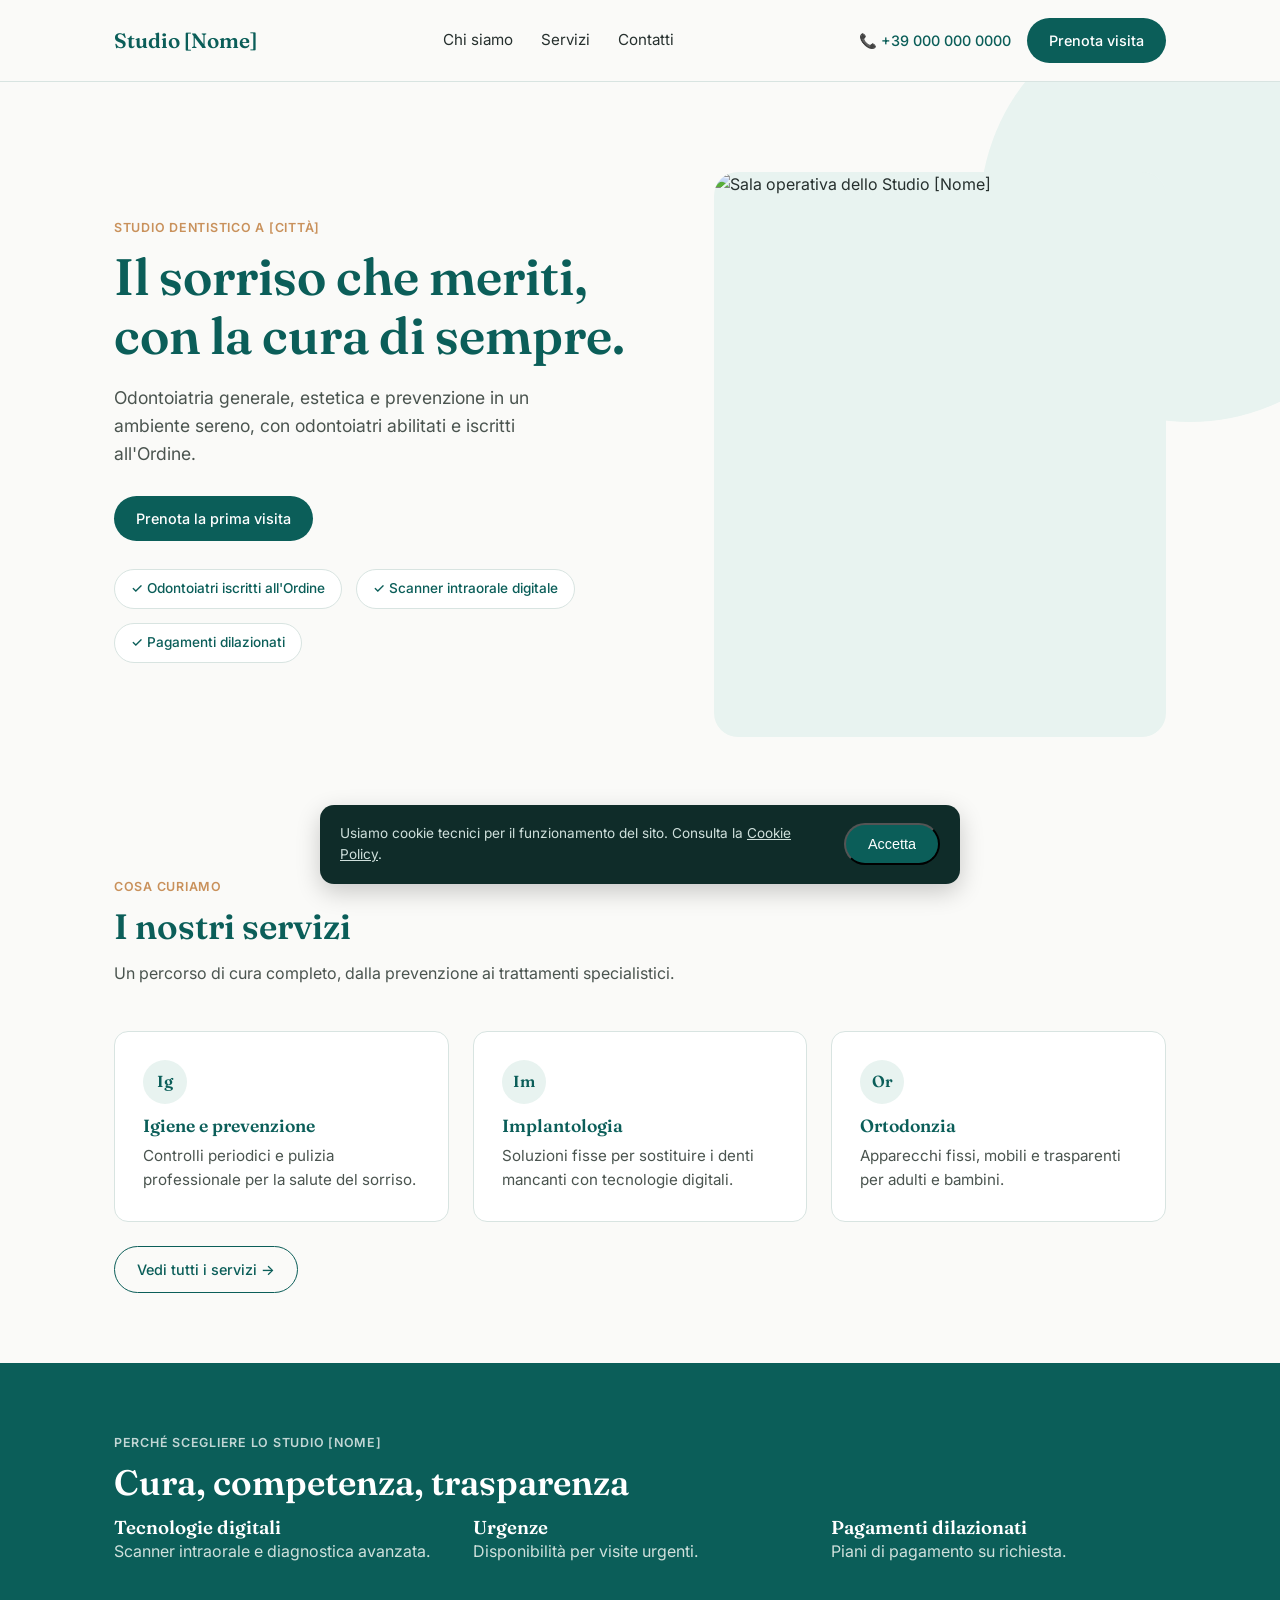
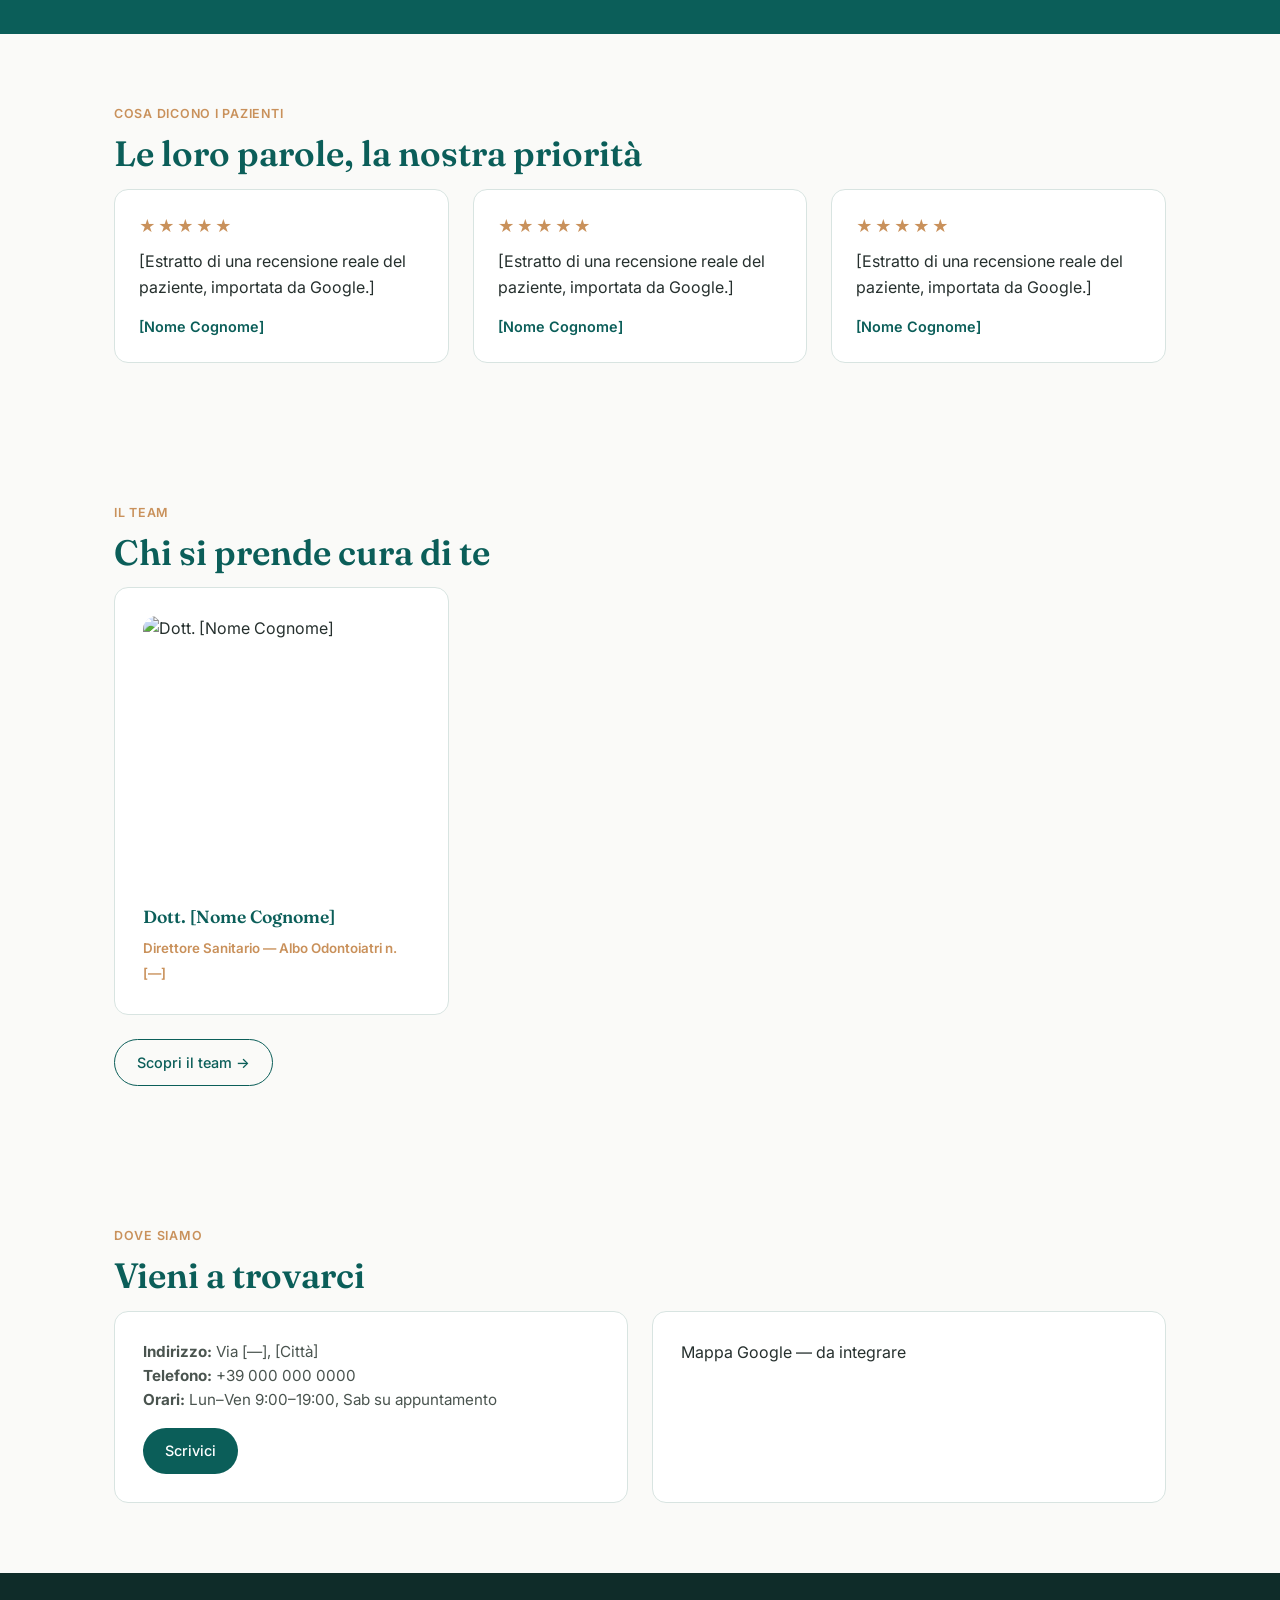
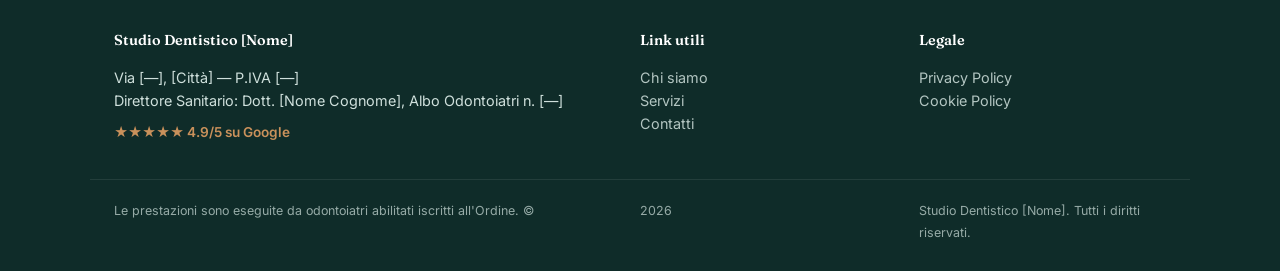
==== index.html @ ec0a78ca "Migliorie" ====
<!DOCTYPE html>
<html lang="it">
<head>
<meta charset="UTF-8">
<meta name="viewport" content="width=device-width, initial-scale=1.0">
<title>Studio Dentistico [Nome] — Odontoiatria a [Città]</title>
<meta name="description" content="Studio dentistico a [Città]: cure generali, implantologia, ortodonzia, igiene e prevenzione. Prenota la tua prima visita.">
<link rel="canonical" href="https://www.studio-nome.it/index.html">
<meta property="og:type" content="website">
<meta property="og:title" content="Studio Dentistico [Nome] — Odontoiatria a [Città]">
<meta property="og:description" content="Cure generali, implantologia, ortodonzia, igiene e prevenzione. Prenota la tua prima visita.">
<meta property="og:image" content="img/studio-hero.jpg">
<link rel="preconnect" href="https://fonts.googleapis.com">
<link rel="preconnect" href="https://fonts.gstatic.com" crossorigin>
<link rel="stylesheet" href="css/style.css">
<script type="application/ld+json">
{
  "@context": "https://schema.org",
  "@type": "Dentist",
  "name": "Studio Dentistico [Nome]",
  "image": "img/studio-hero.jpg",
  "telephone": "+39000000000",
  "address": {
    "@type": "PostalAddress",
    "streetAddress": "Via [—]",
    "addressLocality": "[Città]",
    "addressCountry": "IT"
  },
  "openingHours": "Mo-Fr 09:00-19:00",
  "priceRange": "€€"
}
</script>
</head>
<body>
<a class="skip-link" href="#main">Vai al contenuto</a>

<div id="site-header"></div>

<main id="main">
<section class="hero">
  <div class="arc"></div>
  <div class="wrap">
    <div>
      <div class="eyebrow">Studio dentistico a [Città]</div>
      <h1>Il sorriso che meriti, con la cura di sempre.</h1>
      <p>Odontoiatria generale, estetica e prevenzione in un ambiente sereno, con odontoiatri abilitati e iscritti all'Ordine.</p>
      <a class="btn" href="contatti.html">Prenota la prima visita</a>
      <div class="badge-row">
        <span class="badge">✓ Odontoiatri iscritti all'Ordine</span>
        <span class="badge">✓ Scanner intraorale digitale</span>
        <span class="badge">✓ Pagamenti dilazionati</span>
      </div>
    </div>
    <div class="hero-img">
      <img src="img/studio-hero.jpg" alt="Sala operativa dello Studio [Nome]" loading="eager">
    </div>
  </div>
</section>

<section>
  <div class="wrap">
    <div class="eyebrow">Cosa curiamo</div>
    <h2 class="section-title">I nostri servizi</h2>
    <p class="section-intro">Un percorso di cura completo, dalla prevenzione ai trattamenti specialistici.</p>
    <div class="grid-3">
      <div class="card">
        <div class="icon-dot">Ig</div>
        <h3>Igiene e prevenzione</h3>
        <p>Controlli periodici e pulizia professionale per la salute del sorriso.</p>
      </div>
      <div class="card">
        <div class="icon-dot">Im</div>
        <h3>Implantologia</h3>
        <p>Soluzioni fisse per sostituire i denti mancanti con tecnologie digitali.</p>
      </div>
      <div class="card">
        <div class="icon-dot">Or</div>
        <h3>Ortodonzia</h3>
        <p>Apparecchi fissi, mobili e trasparenti per adulti e bambini.</p>
      </div>
    </div>
    <p style="margin-top:24px"><a href="servizi.html" class="btn btn-ghost">Vedi tutti i servizi →</a></p>
  </div>
</section>

<section class="stripe">
  <div class="wrap">
    <div class="eyebrow">Perché scegliere lo Studio [Nome]</div>
    <h2 class="section-title">Cura, competenza, trasparenza</h2>
    <div class="grid-3">
      <div><h3 style="color:#fff">Tecnologie digitali</h3><p style="color:#CFE0DC">Scanner intraorale e diagnostica avanzata.</p></div>
      <div><h3 style="color:#fff">Urgenze</h3><p style="color:#CFE0DC">Disponibilità per visite urgenti.</p></div>
      <div><h3 style="color:#fff">Pagamenti dilazionati</h3><p style="color:#CFE0DC">Piani di pagamento su richiesta.</p></div>
    </div>
  </div>
</section>

<section>
  <div class="wrap">
    <div class="eyebrow">Cosa dicono i pazienti</div>
    <h2 class="section-title">Le loro parole, la nostra priorità</h2>
    <div class="grid-3">
      <div class="review-card">
        <div class="review-stars">★★★★★</div>
        <p>[Estratto di una recensione reale del paziente, importata da Google.]</p>
        <div class="review-name">[Nome Cognome]</div>
      </div>
      <div class="review-card">
        <div class="review-stars">★★★★★</div>
        <p>[Estratto di una recensione reale del paziente, importata da Google.]</p>
        <div class="review-name">[Nome Cognome]</div>
      </div>
      <div class="review-card">
        <div class="review-stars">★★★★★</div>
        <p>[Estratto di una recensione reale del paziente, importata da Google.]</p>
        <div class="review-name">[Nome Cognome]</div>
      </div>
    </div>
  </div>
</section>

<section>
  <div class="wrap">
    <div class="eyebrow">Il team</div>
    <h2 class="section-title">Chi si prende cura di te</h2>
    <div class="grid-3">
      <div class="card team-card">
        <img src="img/dottore-1.jpg" alt="Dott. [Nome Cognome]" loading="lazy">
        <h3>Dott. [Nome Cognome]</h3>
        <small>Direttore Sanitario — Albo Odontoiatri n. [—]</small>
      </div>
    </div>
    <p style="margin-top:24px"><a href="chi-siamo.html" class="btn btn-ghost">Scopri il team →</a></p>
  </div>
</section>

<section>
  <div class="wrap">
    <div class="eyebrow">Dove siamo</div>
    <h2 class="section-title">Vieni a trovarci</h2>
    <div class="grid-2">
      <div class="card">
        <p><strong>Indirizzo:</strong> Via [—], [Città]</p>
        <p><strong>Telefono:</strong> <a href="tel:+39000000000">+39 000 000 0000</a></p>
        <p><strong>Orari:</strong> Lun–Ven 9:00–19:00, Sab su appuntamento</p>
        <a class="btn" style="margin-top:16px" href="contatti.html">Scrivici</a>
      </div>
      <div class="card" id="map">Mappa Google — da integrare</div>
    </div>
  </div>
</section>
</main>

<div id="site-footer"></div>

<script src="js/main.js"></script>
</body>
</html>
---- css/style.css ----
@import url('https://fonts.googleapis.com/css2?family=Fraunces:opsz,wght@9..144,400;9..144,600&family=Inter:wght@400;500;600&display=swap');

:root{
  --teal:#0B5E59;
  --mint:#E8F3F0;
  --paper:#FAFAF8;
  --ink:#26302E;
  --gold:#C9915B;
  --line:#D8E4E1;
  --radius:14px;
}
*{box-sizing:border-box;margin:0;padding:0}
body{font-family:'Inter',sans-serif;color:var(--ink);background:var(--paper);line-height:1.6}
h1,h2,h3{font-family:'Fraunces',serif;font-weight:600;line-height:1.15}
a{color:inherit;text-decoration:none}
img{max-width:100%;display:block;border-radius:var(--radius)}
.wrap{max-width:1100px;margin:0 auto;padding:0 24px}

/* header */
header{position:sticky;top:0;background:rgba(250,250,248,.92);backdrop-filter:blur(6px);border-bottom:1px solid var(--line);z-index:10}
.nav{display:flex;align-items:center;justify-content:space-between;padding:18px 24px}
.logo{font-family:'Fraunces',serif;font-weight:600;font-size:1.3rem;color:var(--teal)}
.menu{display:flex;gap:28px;list-style:none;font-size:.95rem}
.menu a:hover{color:var(--teal)}
.btn{background:var(--teal);color:#fff;padding:11px 22px;border-radius:999px;font-size:.9rem;font-weight:500;display:inline-block;transition:background .2s}
.btn:hover{background:#08453f}
.btn-ghost{border:1px solid var(--teal);color:var(--teal);background:none}
.btn-ghost:hover{background:var(--mint)}

/* hero */
.hero{padding:90px 24px 70px;position:relative;overflow:hidden}
.hero .wrap{display:grid;grid-template-columns:1.1fr .9fr;gap:48px;align-items:center}
.hero h1{font-size:clamp(2.2rem,4vw,3.4rem);color:var(--teal);margin-bottom:18px}
.hero p{font-size:1.1rem;max-width:44ch;margin-bottom:28px;color:#4a544f}
.arc{position:absolute;right:-120px;top:-80px;width:420px;height:420px;border-radius:50%;background:var(--mint);z-index:-1}
.hero-img{border-radius:24px;overflow:hidden;aspect-ratio:4/5;background:var(--mint)}

/* sections */
section{padding:70px 24px}
.eyebrow{color:var(--gold);font-weight:600;letter-spacing:.06em;text-transform:uppercase;font-size:.78rem;margin-bottom:10px}
.section-title{font-size:clamp(1.6rem,3vw,2.2rem);color:var(--teal);margin-bottom:14px}
.section-intro{max-width:60ch;color:#4a544f;margin-bottom:44px}

.grid-3{display:grid;grid-template-columns:repeat(3,1fr);gap:24px}
.grid-2{display:grid;grid-template-columns:1fr 1fr;gap:24px}
.card{background:#fff;border:1px solid var(--line);border-radius:var(--radius);padding:28px}
.card h3{font-size:1.1rem;color:var(--teal);margin:12px 0 8px}
.card p{color:#4a544f;font-size:.95rem}
.icon-dot{width:44px;height:44px;border-radius:50%;background:var(--mint);color:var(--teal);display:flex;align-items:center;justify-content:center;font-family:'Fraunces',serif;font-weight:600}

.stripe{background:var(--teal);color:#fff}
.stripe .section-title,.stripe .eyebrow{color:#fff}
.stripe .eyebrow{opacity:.75}

.team-card{text-align:left}
.team-card img{aspect-ratio:1/1;object-fit:cover;margin-bottom:14px}
.team-card small{color:var(--gold);font-weight:600}

/* footer */
footer{background:#0F2C29;color:#CFE0DC;padding:56px 24px 28px;font-size:.9rem}
footer .wrap{display:grid;grid-template-columns:2fr 1fr 1fr;gap:32px}
footer h4{color:#fff;font-family:'Fraunces',serif;font-weight:600;margin-bottom:14px}
footer a{opacity:.85}
footer a:hover{opacity:1;text-decoration:underline}
.legal{margin-top:36px;padding-top:20px;border-top:1px solid rgba(255,255,255,.12);font-size:.78rem;opacity:.7;line-height:1.7}

/* nav additions */
.nav-actions{display:flex;align-items:center;gap:16px}
.tel-link{font-size:.9rem;font-weight:500;color:var(--teal)}
.menu a.active{color:var(--teal);font-weight:600}
.menu-toggle{display:none;flex-direction:column;justify-content:center;gap:5px;width:38px;height:38px;background:none;border:none;cursor:pointer}
.menu-toggle span{display:block;width:22px;height:2px;background:var(--teal)}

/* trust badges / social proof */
.badge-row{display:flex;flex-wrap:wrap;gap:14px;margin:28px 0}
.badge{background:#fff;border:1px solid var(--line);border-radius:999px;padding:8px 16px;font-size:.85rem;font-weight:500;color:var(--teal);display:flex;align-items:center;gap:6px}
.trust-row{margin-top:10px;font-size:.85rem;color:var(--gold);font-weight:600}

/* reviews */
.review-card{background:#fff;border:1px solid var(--line);border-radius:var(--radius);padding:24px}
.review-stars{color:var(--gold);letter-spacing:2px;margin-bottom:10px}
.review-name{margin-top:14px;font-weight:600;color:var(--teal);font-size:.9rem}

/* FAQ accordion */
.faq-item{border-bottom:1px solid var(--line)}
.faq-q{width:100%;text-align:left;background:none;border:none;padding:20px 4px;font-family:'Fraunces',serif;font-size:1.05rem;font-weight:600;color:var(--teal);cursor:pointer;display:flex;justify-content:space-between;align-items:center;gap:16px}
.faq-q::after{content:'+';font-size:1.4rem;font-weight:400;color:var(--gold);flex-shrink:0}
.faq-item.open .faq-q::after{content:'−'}
.faq-a{max-height:0;overflow:hidden;transition:max-height .25s ease}
.faq-item.open .faq-a{max-height:240px}
.faq-a p{padding:0 4px 20px;color:#4a544f;font-size:.95rem}

/* sticky mobile CTA */
.sticky-cta{display:none;position:fixed;left:0;right:0;bottom:0;z-index:20;background:#fff;border-top:1px solid var(--line);padding:10px 16px;gap:10px;box-shadow:0 -4px 14px rgba(0,0,0,.06)}
.btn-block{flex:1;text-align:center}

/* cookie banner */
.cookie-banner{position:fixed;left:16px;right:16px;bottom:16px;z-index:30;background:#0F2C29;color:#CFE0DC;border-radius:var(--radius);padding:18px 20px;display:flex;flex-wrap:wrap;gap:14px;align-items:center;justify-content:space-between;max-width:640px;margin:0 auto;box-shadow:0 8px 24px rgba(0,0,0,.2)}
.cookie-banner p{font-size:.85rem;flex:1;min-width:220px}
.cookie-banner a{text-decoration:underline}

/* simple legal pages */
.legal-page{padding:60px 24px;max-width:760px;margin:0 auto}
.legal-page h1{color:var(--teal);margin-bottom:24px}
.legal-page h3{margin:24px 0 8px}
.legal-page p{margin-bottom:16px}
.legal-page .notice{background:var(--mint);border-radius:var(--radius);padding:16px}

/* skip link / accessibility */
.skip-link{position:absolute;left:-999px;top:auto;background:var(--teal);color:#fff;padding:10px 16px;border-radius:8px;z-index:100}
.skip-link:focus{left:16px;top:16px}
a:focus-visible,button:focus-visible{outline:2px solid var(--gold);outline-offset:2px}

@media(max-width:820px){
  .hero .wrap{grid-template-columns:1fr}
  .hero-img{order:-1}
  .grid-3{grid-template-columns:1fr}
  .grid-2{grid-template-columns:1fr}
  footer .wrap{grid-template-columns:1fr}
  .nav-actions .btn{display:none}
  .menu-toggle{display:flex}
  .menu{position:fixed;top:64px;left:0;right:0;background:#fff;flex-direction:column;gap:0;max-height:0;overflow:hidden;transition:max-height .25s ease;border-bottom:1px solid var(--line)}
  .menu.open{max-height:320px}
  .menu li{border-top:1px solid var(--line)}
  .menu a{display:block;padding:16px 24px}
  .sticky-cta{display:flex}
  body{padding-bottom:64px}
}
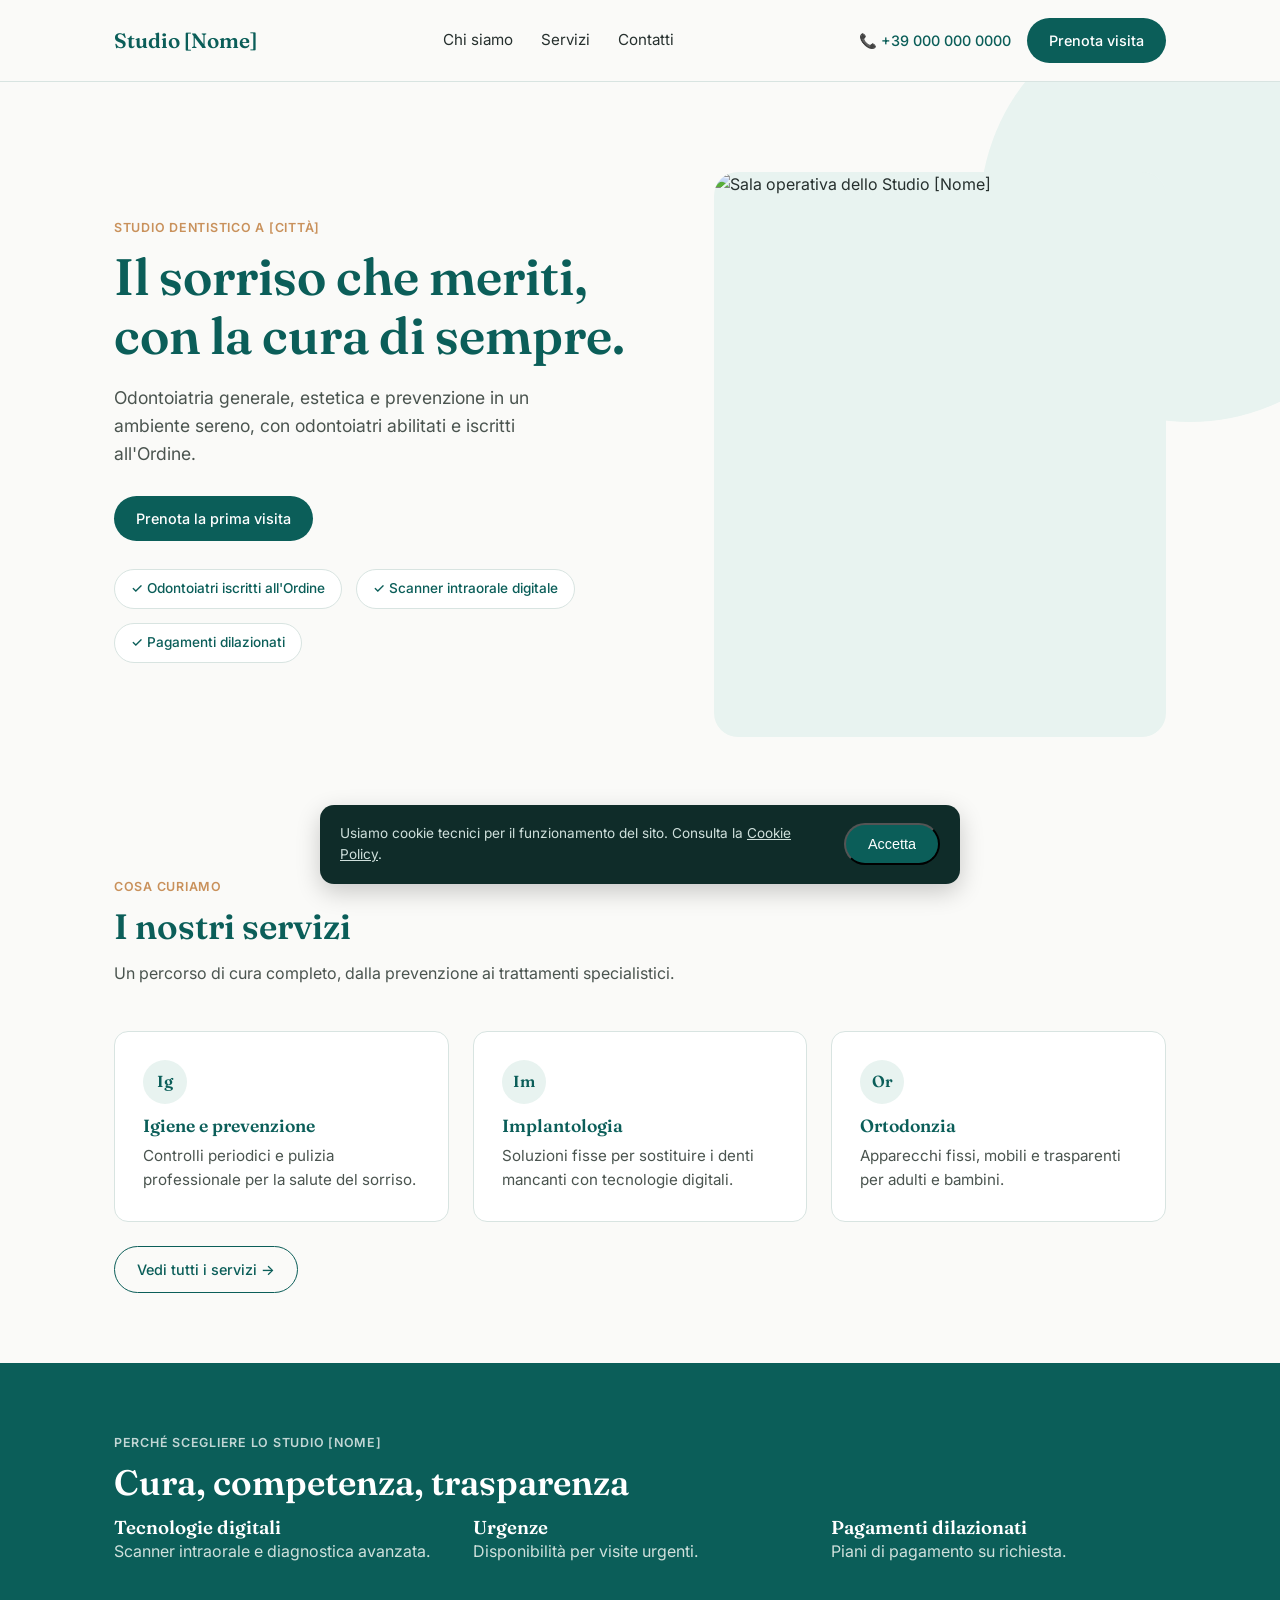
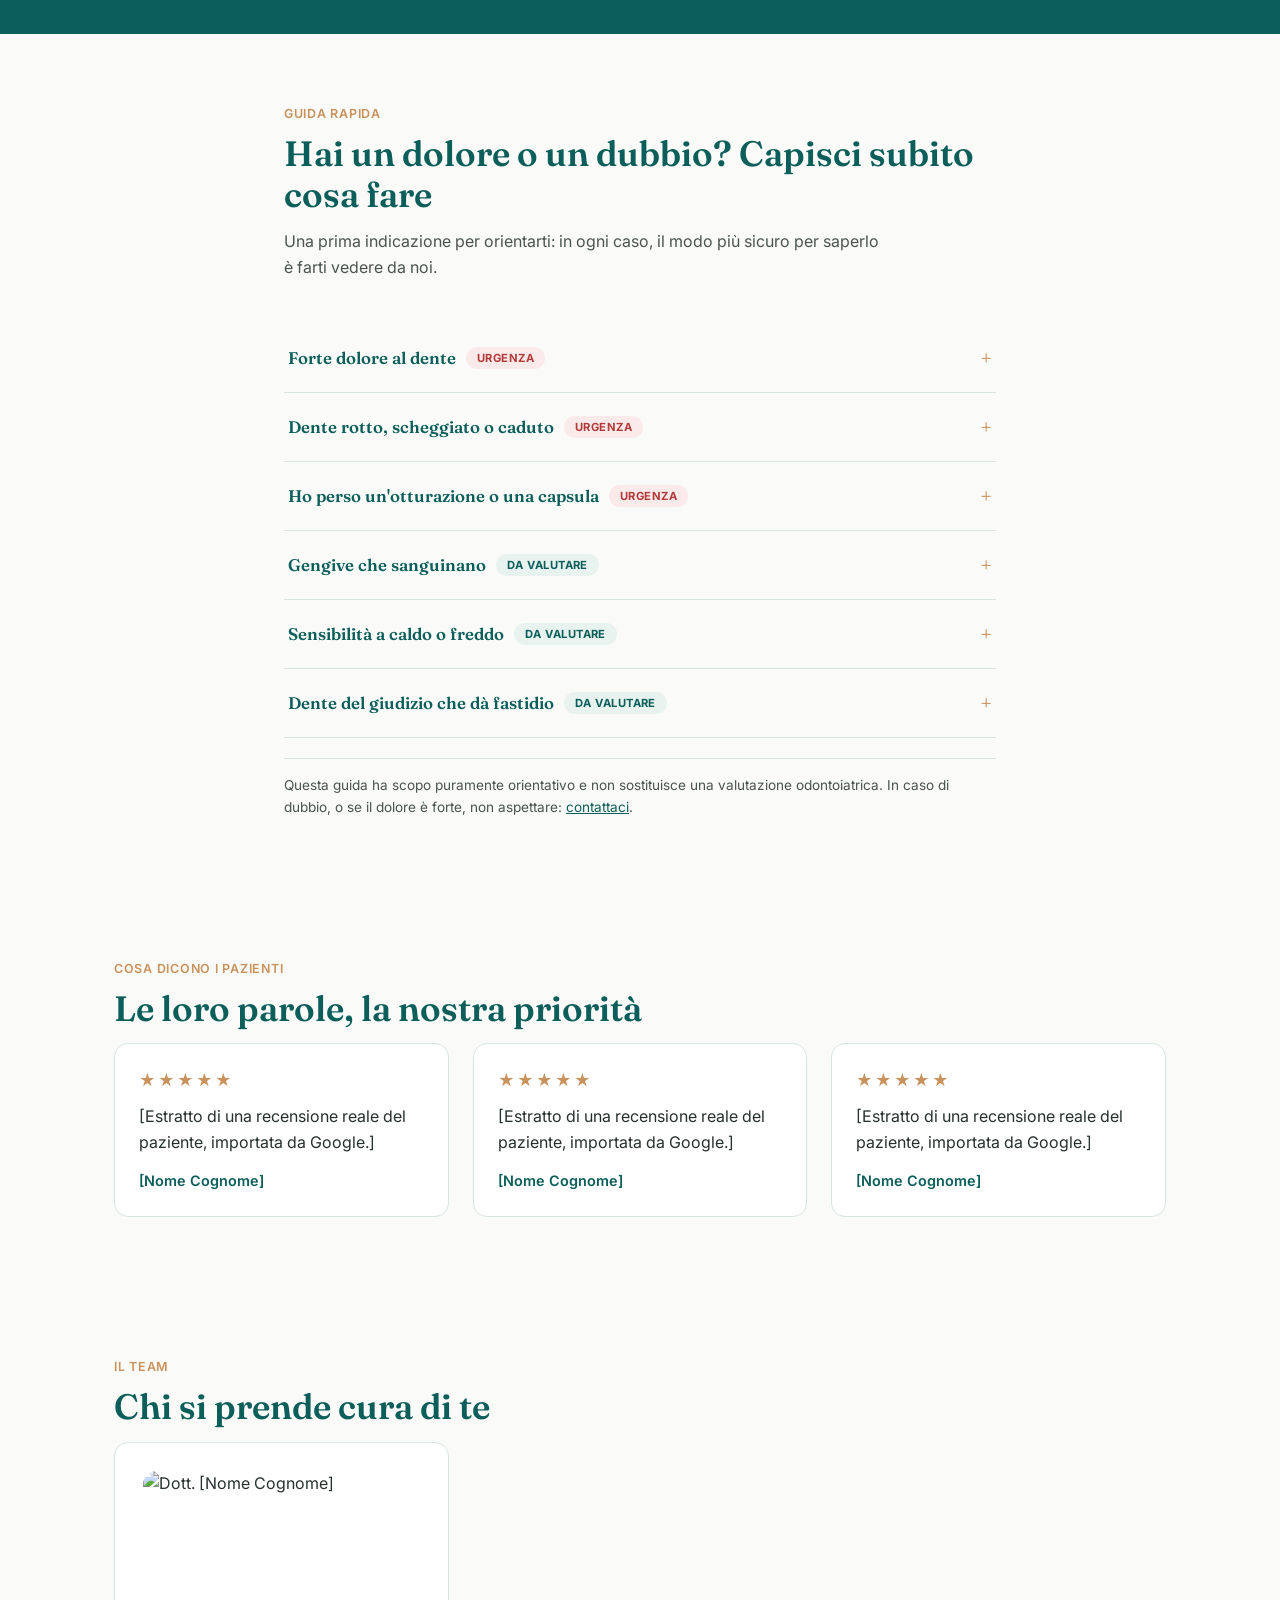
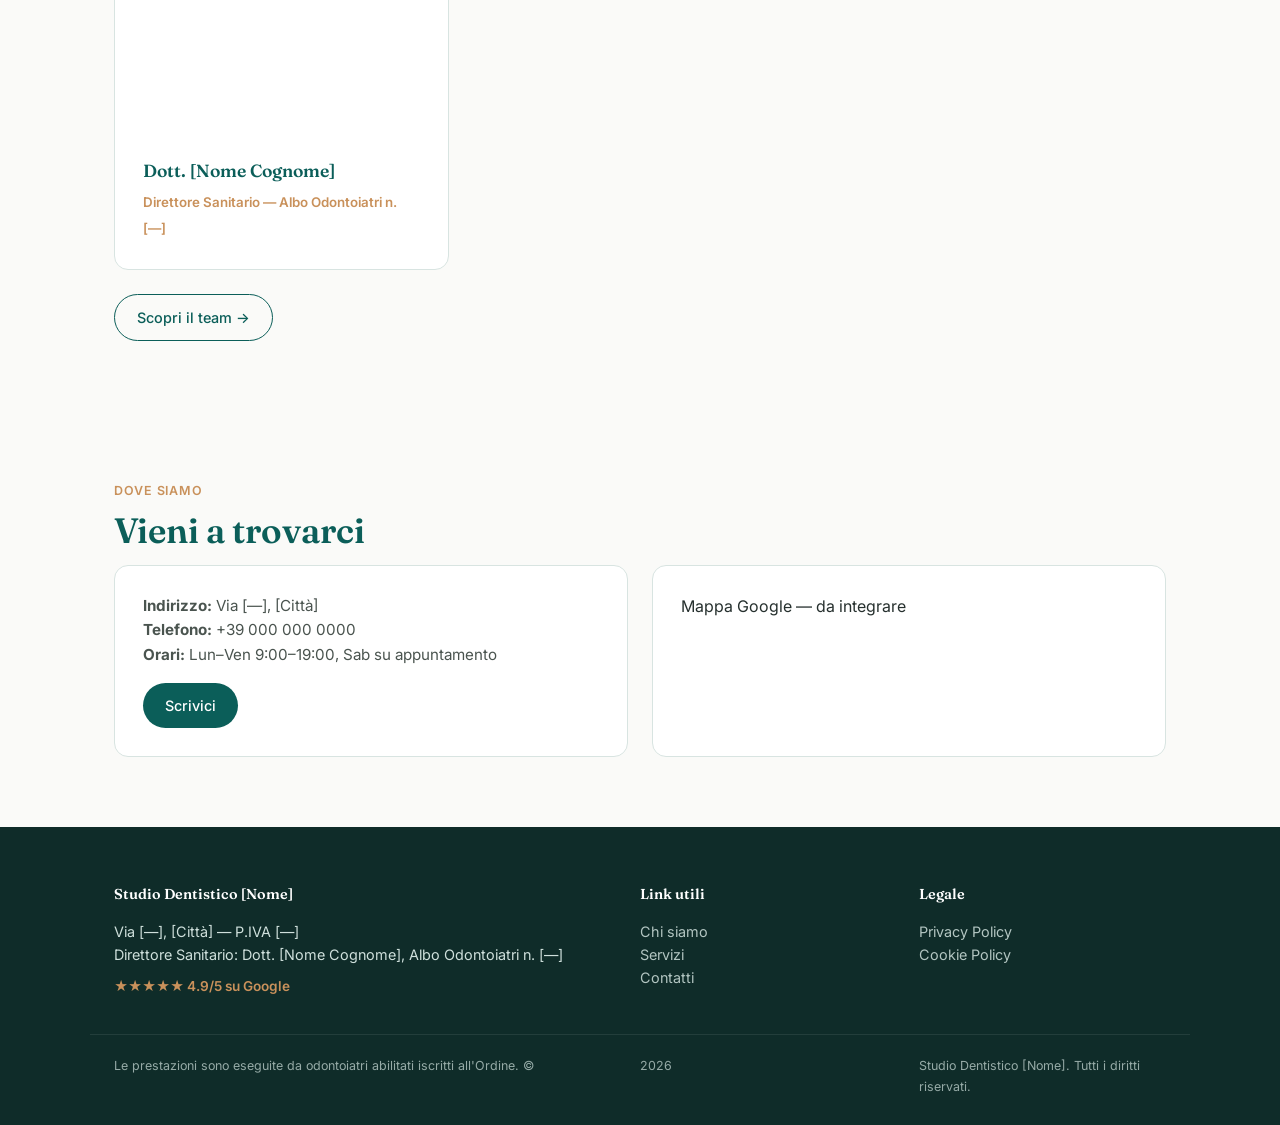
==== commit f3c0e4dd: "INDEX" ====
--- a/index.html
+++ b/index.html
@@ -12,7 +12,13 @@
 <meta property="og:image" content="img/studio-hero.jpg">
 <link rel="preconnect" href="https://fonts.googleapis.com">
 <link rel="preconnect" href="https://fonts.gstatic.com" crossorigin>
+<link rel="stylesheet" href="https://fonts.googleapis.com/css2?family=Fraunces:opsz,wght@9..144,400;9..144,600&family=Inter:wght@400;500;600&display=swap">
 <link rel="stylesheet" href="css/style.css">
+<!-- Preload dell'immagine hero: è l'elemento LCP della homepage, farla
+     partire prima aiuta il Largest Contentful Paint una volta che
+     img/studio-hero.jpg sarà una foto reale (ora non esiste ancora,
+     quindi il preload è innocuo ma resta pronto). -->
+<link rel="preload" as="image" href="img/studio-hero.jpg" fetchpriority="high">
 <script type="application/ld+json">
 {
   "@context": "https://schema.org",
@@ -96,6 +102,71 @@
 </section>
 
 <section>
+  <div class="wrap" style="max-width:760px">
+    <div class="eyebrow">Guida rapida</div>
+    <h2 class="section-title">Hai un dolore o un dubbio? Capisci subito cosa fare</h2>
+    <p class="section-intro">Una prima indicazione per orientarti: in ogni caso, il modo più sicuro per saperlo è farti vedere da noi.</p>
+    <div class="faq-list">
+      <div class="faq-item">
+        <button class="faq-q" aria-expanded="false">
+          <span class="faq-q-text">Forte dolore al dente <span class="symptom-tag urgente">Urgenza</span></span>
+        </button>
+        <div class="faq-a">
+          <p>Può indicare una pulpite o un ascesso. Nell'attesa evita cibi e bevande molto calde o fredde sul dente interessato e non assumere farmaci senza indicazione medica.</p>
+          <a class="btn" href="tel:+39000000000">📞 Chiama ora</a>
+        </div>
+      </div>
+      <div class="faq-item">
+        <button class="faq-q" aria-expanded="false">
+          <span class="faq-q-text">Dente rotto, scheggiato o caduto <span class="symptom-tag urgente">Urgenza</span></span>
+        </button>
+        <div class="faq-a">
+          <p>Conserva l'eventuale frammento (o il dente, tenendolo idratato in latte o saliva) e vieni in studio il prima possibile: le prime ore fanno la differenza.</p>
+          <a class="btn" href="tel:+39000000000">📞 Chiama ora</a>
+        </div>
+      </div>
+      <div class="faq-item">
+        <button class="faq-q" aria-expanded="false">
+          <span class="faq-q-text">Ho perso un'otturazione o una capsula <span class="symptom-tag urgente">Urgenza</span></span>
+        </button>
+        <div class="faq-a">
+          <p>Conserva il pezzo se lo hai ritrovato e chiamaci: fissiamo un appuntamento ravvicinato per proteggere il dente scoperto.</p>
+          <a class="btn" href="tel:+39000000000">📞 Chiama ora</a>
+        </div>
+      </div>
+      <div class="faq-item">
+        <button class="faq-q" aria-expanded="false">
+          <span class="faq-q-text">Gengive che sanguinano <span class="symptom-tag valuta">Da valutare</span></span>
+        </button>
+        <div class="faq-a">
+          <p>Spesso è un primo segnale di gengivite: con una seduta di igiene professionale e le giuste abitudini quotidiane si risolve nella maggior parte dei casi.</p>
+          <a class="btn-ghost btn" href="contatti.html">Prenota una visita</a>
+        </div>
+      </div>
+      <div class="faq-item">
+        <button class="faq-q" aria-expanded="false">
+          <span class="faq-q-text">Sensibilità a caldo o freddo <span class="symptom-tag valuta">Da valutare</span></span>
+        </button>
+        <div class="faq-a">
+          <p>Può dipendere da smalto usurato, gengive retratte o una piccola carie iniziale. Meglio un controllo per capirne la causa ed evitare che peggiori.</p>
+          <a class="btn-ghost btn" href="contatti.html">Prenota una visita</a>
+        </div>
+      </div>
+      <div class="faq-item">
+        <button class="faq-q" aria-expanded="false">
+          <span class="faq-q-text">Dente del giudizio che dà fastidio <span class="symptom-tag valuta">Da valutare</span></span>
+        </button>
+        <div class="faq-a">
+          <p>Va valutato con una radiografia per capire se c'è spazio sufficiente o se conviene programmare l'estrazione prima che il fastidio diventi ricorrente.</p>
+          <a class="btn-ghost btn" href="contatti.html">Prenota una visita</a>
+        </div>
+      </div>
+    </div>
+    <p class="symptom-note">Questa guida ha scopo puramente orientativo e non sostituisce una valutazione odontoiatrica. In caso di dubbio, o se il dolore è forte, non aspettare: <a href="contatti.html" style="color:var(--teal);text-decoration:underline">contattaci</a>.</p>
+  </div>
+</section>
+
+<section>
   <div class="wrap">
     <div class="eyebrow">Cosa dicono i pazienti</div>
     <h2 class="section-title">Le loro parole, la nostra priorità</h2>
--- a/css/style.css
+++ b/css/style.css
@@ -1,5 +1,8 @@
-@import url('https://fonts.googleapis.com/css2?family=Fraunces:opsz,wght@9..144,400;9..144,600&family=Inter:wght@400;500;600&display=swap');
-
+/* Font caricato via <link rel="stylesheet"> nell'<head> di ogni pagina
+   (in parallelo con questo file), non più con @import qui dentro:
+   un @import costringe il browser a scaricare questo CSS, scoprire
+   l'import e SOLO DOPO iniziare a scaricare il font, in serie invece
+   che in parallelo — un intero round-trip di rete perso ad ogni load. */
 :root{
   --teal:#0B5E59;
   --mint:#E8F3F0;
@@ -84,11 +87,19 @@
 /* FAQ accordion */
 .faq-item{border-bottom:1px solid var(--line)}
 .faq-q{width:100%;text-align:left;background:none;border:none;padding:20px 4px;font-family:'Fraunces',serif;font-size:1.05rem;font-weight:600;color:var(--teal);cursor:pointer;display:flex;justify-content:space-between;align-items:center;gap:16px}
+.faq-q-text{display:flex;align-items:center;flex-wrap:wrap;gap:10px}
 .faq-q::after{content:'+';font-size:1.4rem;font-weight:400;color:var(--gold);flex-shrink:0}
 .faq-item.open .faq-q::after{content:'−'}
-.faq-a{max-height:0;overflow:hidden;transition:max-height .25s ease}
-.faq-item.open .faq-a{max-height:240px}
-.faq-a p{padding:0 4px 20px;color:#4a544f;font-size:.95rem}
+.faq-a{max-height:0;overflow:hidden;transition:max-height .3s ease}
+.faq-item.open .faq-a{max-height:280px}
+.faq-a p{padding:0 4px 14px;color:#4a544f;font-size:.95rem}
+.faq-a .btn,.faq-a .btn-ghost{margin:0 4px 20px}
+
+/* guida sintomi: badge urgenza + variante "da valutare" */
+.symptom-tag{display:inline-block;font-size:.7rem;font-weight:700;letter-spacing:.04em;text-transform:uppercase;padding:4px 11px;border-radius:999px;font-family:'Inter',sans-serif}
+.symptom-tag.urgente{background:#FBEAEA;color:#B23A3A}
+.symptom-tag.valuta{background:var(--mint);color:var(--teal)}
+.symptom-note{color:#4a544f;font-size:.85rem;margin-top:20px;padding-top:16px;border-top:1px solid var(--line)}
 
 /* sticky mobile CTA */
 .sticky-cta{display:none;position:fixed;left:0;right:0;bottom:0;z-index:20;background:#fff;border-top:1px solid var(--line);padding:10px 16px;gap:10px;box-shadow:0 -4px 14px rgba(0,0,0,.06)}
@@ -105,6 +116,9 @@
 .legal-page h3{margin:24px 0 8px}
 .legal-page p{margin-bottom:16px}
 .legal-page .notice{background:var(--mint);border-radius:var(--radius);padding:16px}
+
+/* placeholder per immagini non ancora caricate (vedi img/) */
+.img-placeholder{background:var(--mint);color:var(--teal);border-radius:var(--radius);display:flex;align-items:center;justify-content:center;text-align:center;font-size:.85rem;font-weight:500;padding:16px;min-height:160px}
 
 /* skip link / accessibility */
 .skip-link{position:absolute;left:-999px;top:auto;background:var(--teal);color:#fff;padding:10px 16px;border-radius:8px;z-index:100}
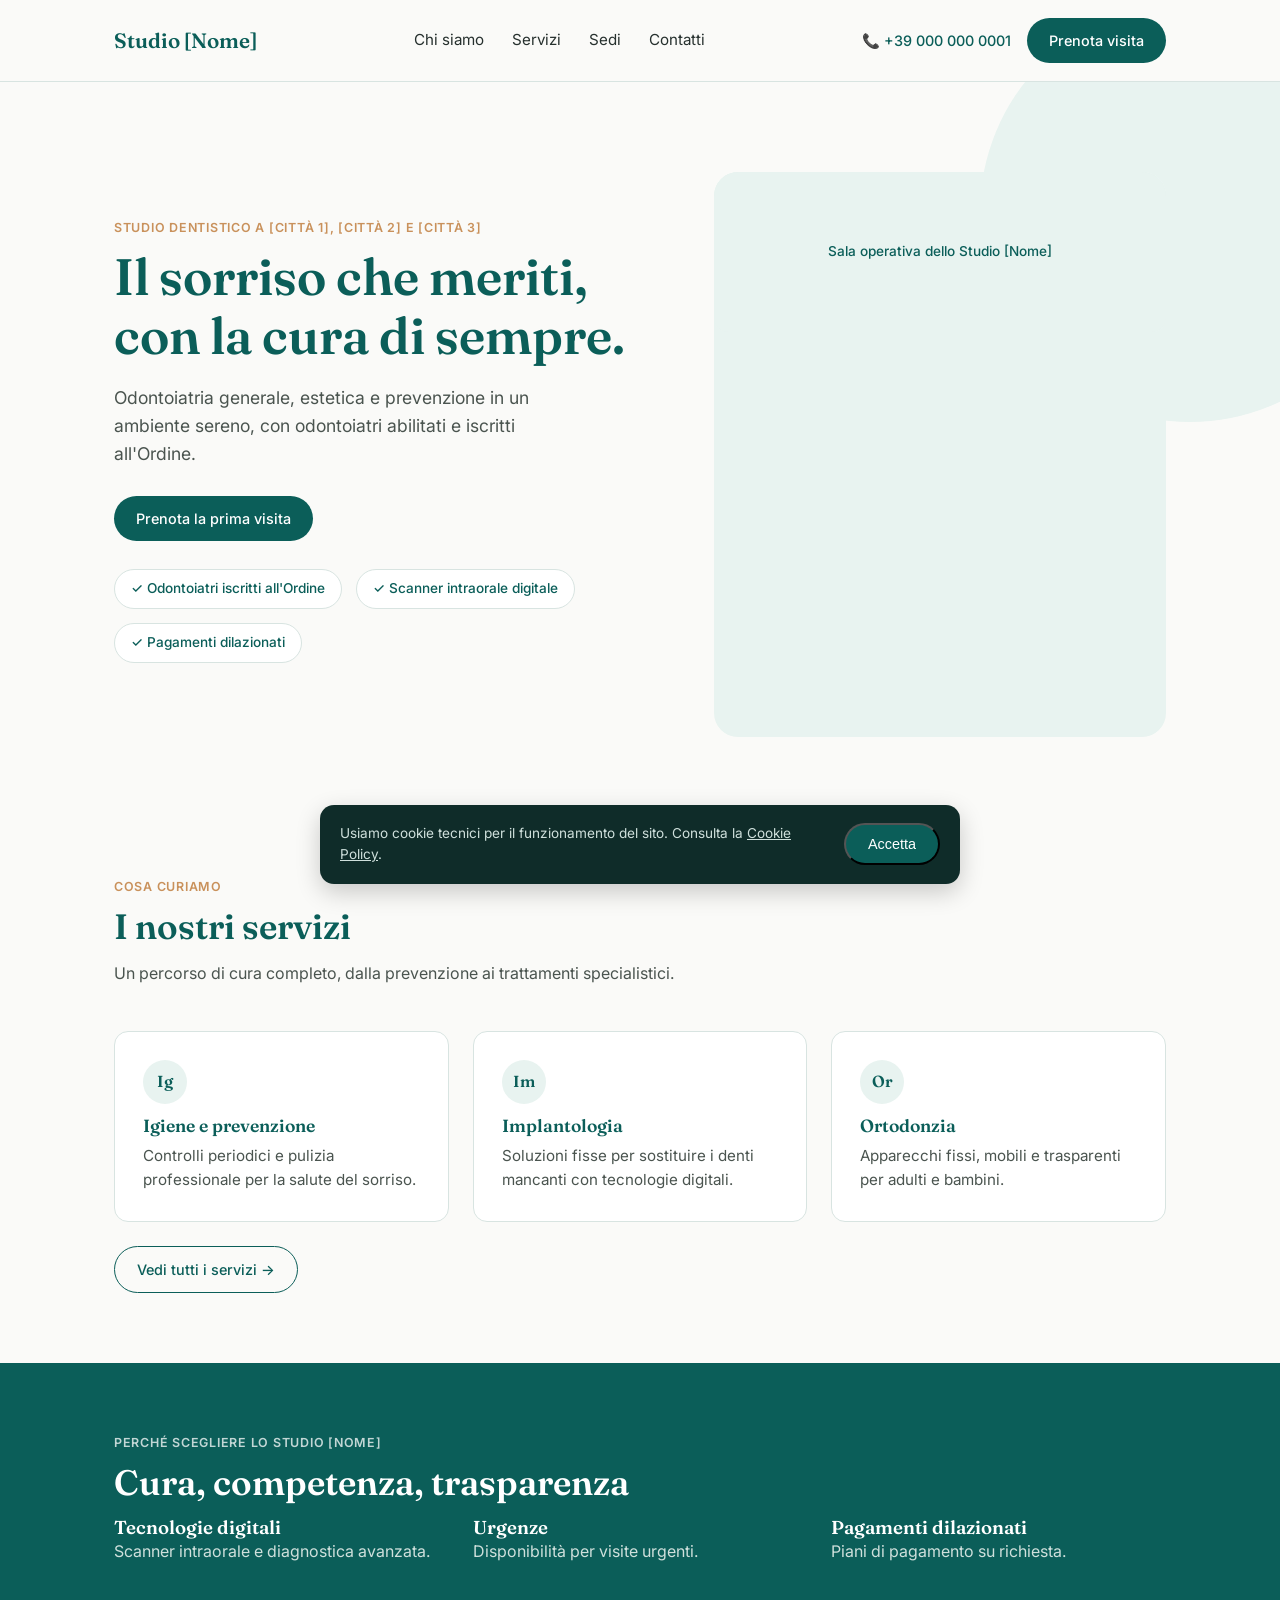
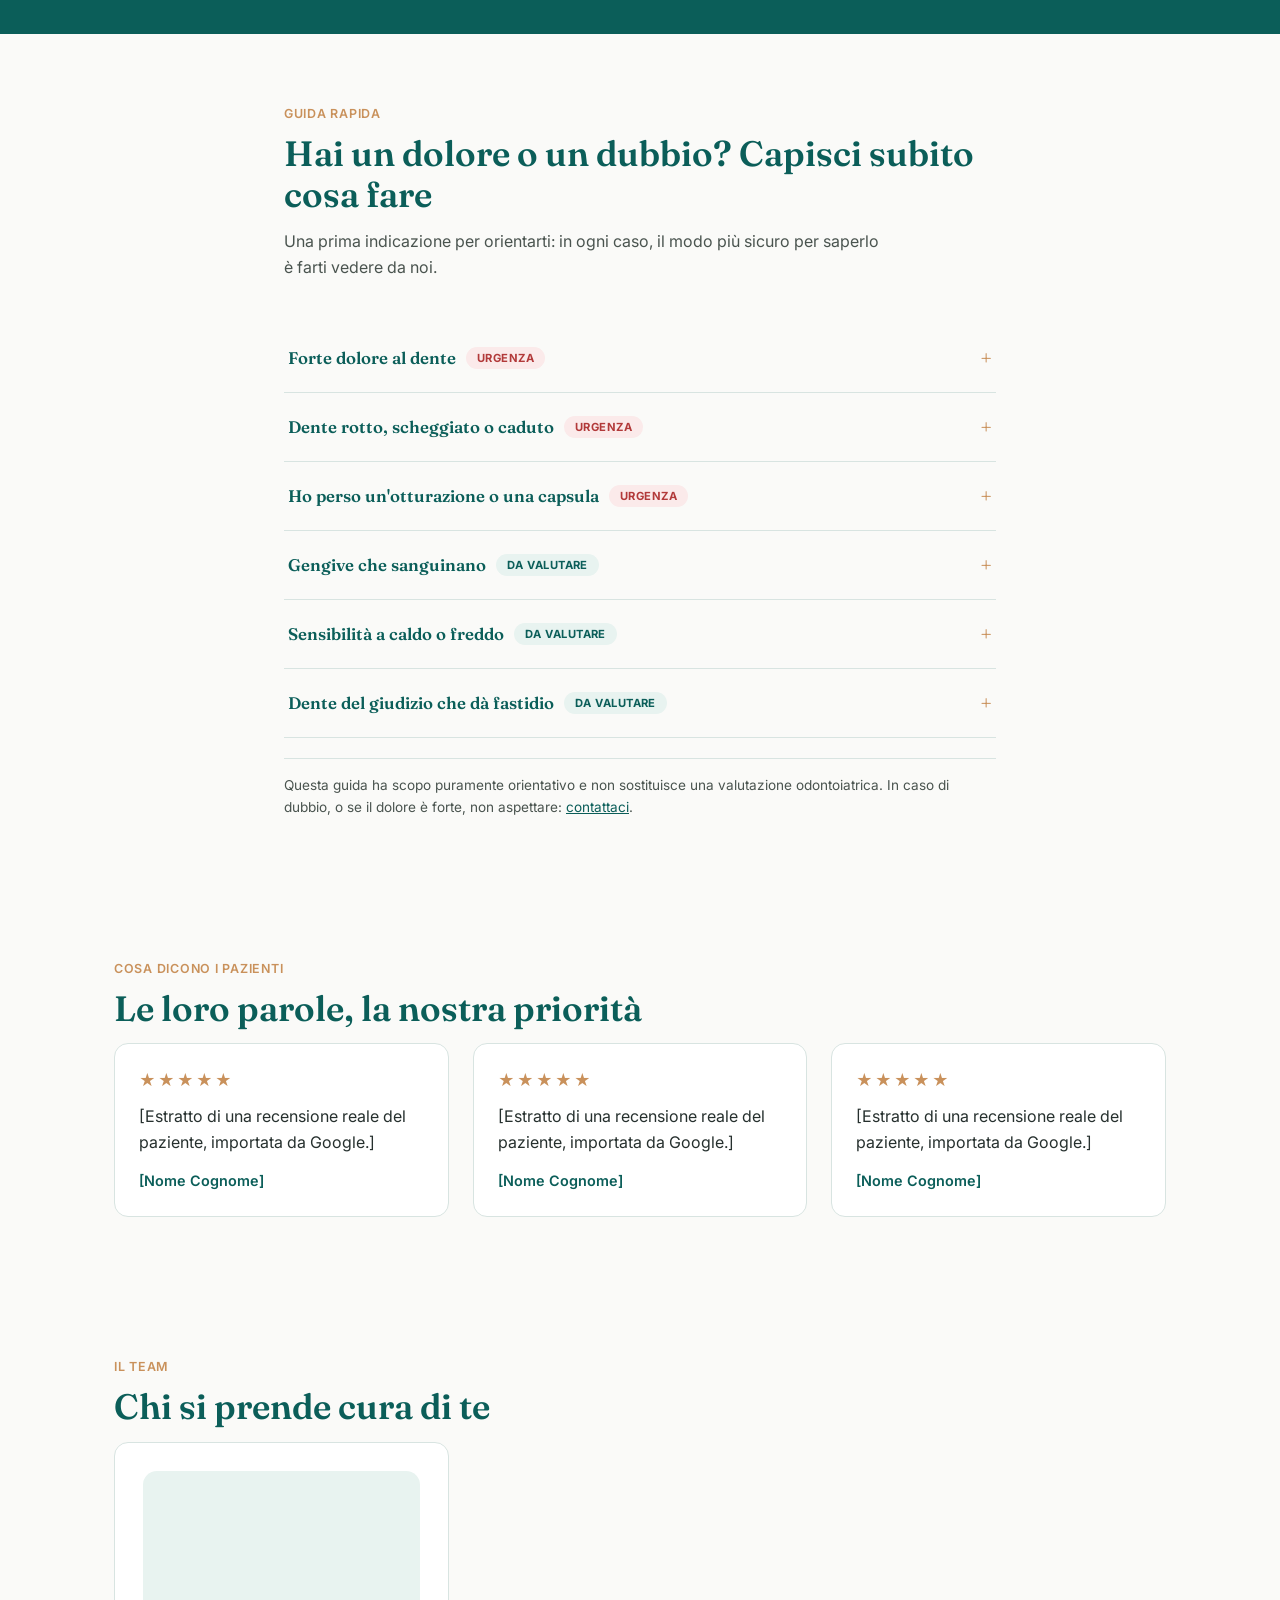
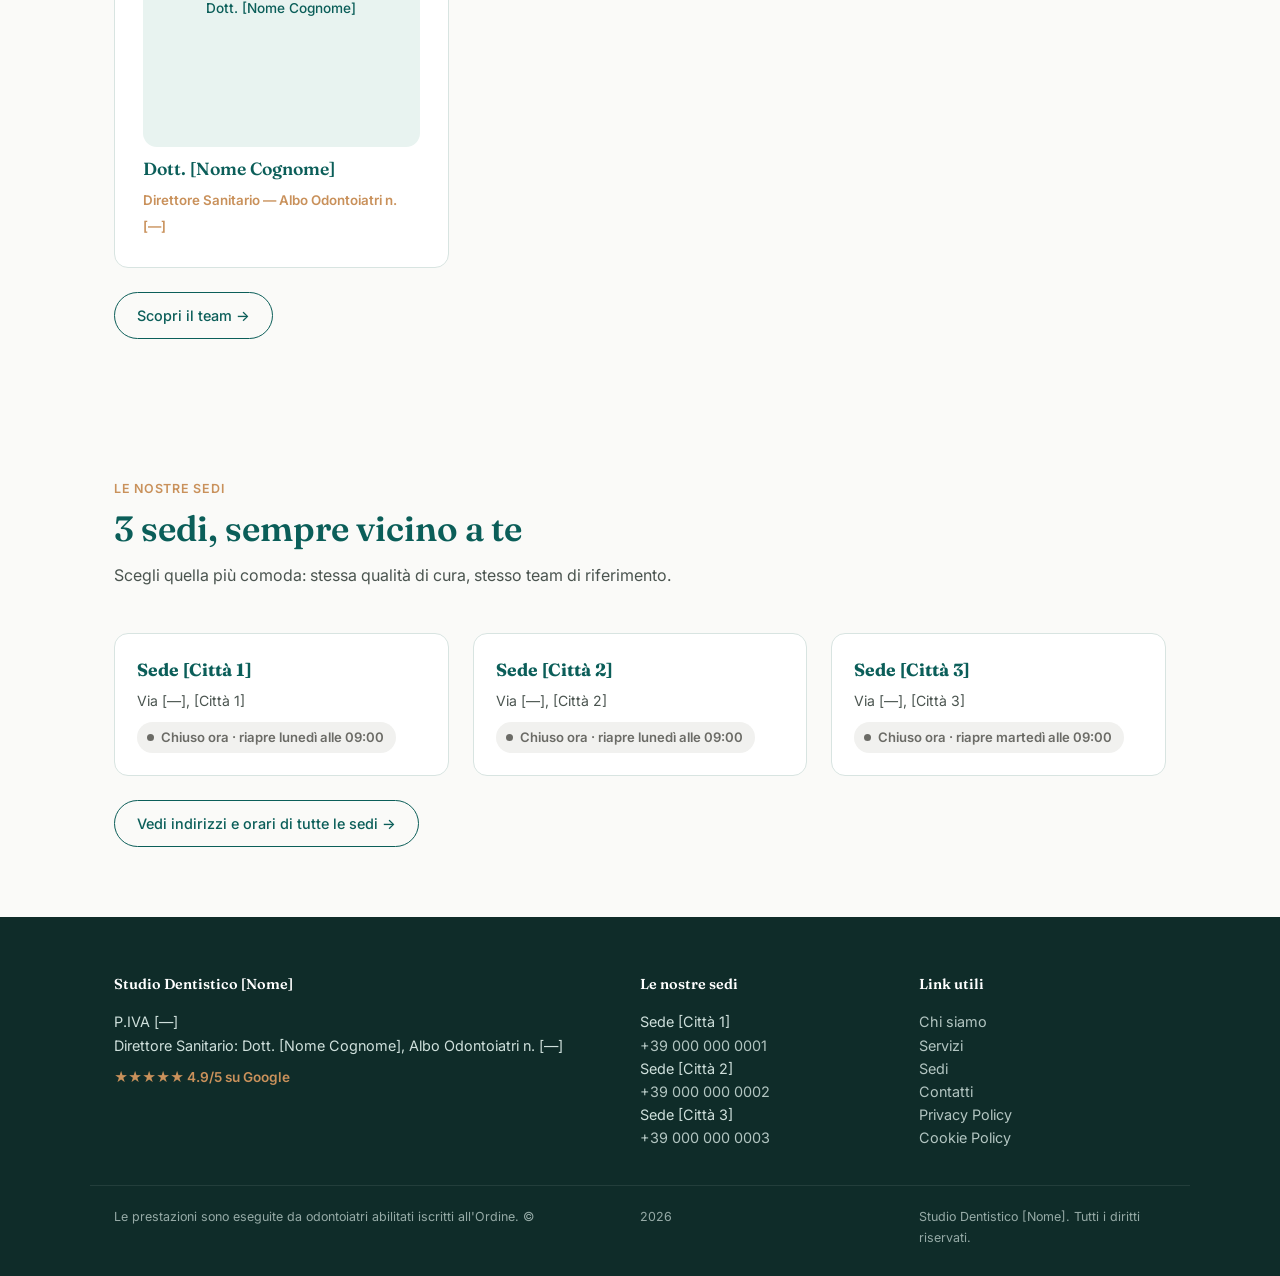
==== commit 35a866e7: "Agg 3 sedi" ====
--- a/index.html
+++ b/index.html
@@ -22,20 +22,16 @@
 <script type="application/ld+json">
 {
   "@context": "https://schema.org",
-  "@type": "Dentist",
+  "@type": "MedicalOrganization",
   "name": "Studio Dentistico [Nome]",
+  "url": "https://www.studio-nome.it/index.html",
   "image": "img/studio-hero.jpg",
-  "telephone": "+39000000000",
-  "address": {
-    "@type": "PostalAddress",
-    "streetAddress": "Via [—]",
-    "addressLocality": "[Città]",
-    "addressCountry": "IT"
-  },
-  "openingHours": "Mo-Fr 09:00-19:00",
-  "priceRange": "€€"
+  "medicalSpecialty": "Dentistry"
 }
 </script>
+<!-- I dati strutturati con indirizzo e telefono di ciascuna sede sono
+     generati automaticamente da js/main.js sulla pagina sedi.html
+     (uno per sede, per comparire nelle ricerche locali di ogni città). -->
 </head>
 <body>
 <a class="skip-link" href="#main">Vai al contenuto</a>
@@ -207,17 +203,11 @@
 
 <section>
   <div class="wrap">
-    <div class="eyebrow">Dove siamo</div>
-    <h2 class="section-title">Vieni a trovarci</h2>
-    <div class="grid-2">
-      <div class="card">
-        <p><strong>Indirizzo:</strong> Via [—], [Città]</p>
-        <p><strong>Telefono:</strong> <a href="tel:+39000000000">+39 000 000 0000</a></p>
-        <p><strong>Orari:</strong> Lun–Ven 9:00–19:00, Sab su appuntamento</p>
-        <a class="btn" style="margin-top:16px" href="contatti.html">Scrivici</a>
-      </div>
-      <div class="card" id="map">Mappa Google — da integrare</div>
-    </div>
+    <div class="eyebrow">Le nostre sedi</div>
+    <h2 class="section-title">3 sedi, sempre vicino a te</h2>
+    <p class="section-intro">Scegli quella più comoda: stessa qualità di cura, stesso team di riferimento.</p>
+    <div class="grid-3 sedi-mini"></div>
+    <p style="margin-top:24px"><a href="sedi.html" class="btn btn-ghost">Vedi indirizzi e orari di tutte le sedi →</a></p>
   </div>
 </section>
 </main>
--- a/css/style.css
+++ b/css/style.css
@@ -74,6 +74,16 @@
 .menu-toggle{display:none;flex-direction:column;justify-content:center;gap:5px;width:38px;height:38px;background:none;border:none;cursor:pointer}
 .menu-toggle span{display:block;width:22px;height:2px;background:var(--teal)}
 
+/* sotto-nav ad ancore (pagine lunghe come Servizi) */
+html{scroll-behavior:smooth}
+.section-nav{position:sticky;top:63px;background:rgba(250,250,248,.96);backdrop-filter:blur(6px);border-bottom:1px solid var(--line);z-index:9}
+.section-nav-inner{display:flex;gap:6px;overflow-x:auto;padding:12px 24px;scrollbar-width:none}
+.section-nav-inner::-webkit-scrollbar{display:none}
+.section-nav a{white-space:nowrap;font-size:.88rem;font-weight:500;color:#4a544f;padding:8px 16px;border-radius:999px;transition:background .2s,color .2s}
+.section-nav a:hover{background:var(--mint);color:var(--teal)}
+.section-nav a.active{background:var(--teal);color:#fff}
+[id]{scroll-margin-top:128px}
+
 /* trust badges / social proof */
 .badge-row{display:flex;flex-wrap:wrap;gap:14px;margin:28px 0}
 .badge{background:#fff;border:1px solid var(--line);border-radius:999px;padding:8px 16px;font-size:.85rem;font-weight:500;color:var(--teal);display:flex;align-items:center;gap:6px}
@@ -120,6 +130,22 @@
 /* placeholder per immagini non ancora caricate (vedi img/) */
 .img-placeholder{background:var(--mint);color:var(--teal);border-radius:var(--radius);display:flex;align-items:center;justify-content:center;text-align:center;font-size:.85rem;font-weight:500;padding:16px;min-height:160px}
 
+/* indicatore Aperto ora / Chiuso */
+.open-status{display:inline-flex;align-items:center;gap:7px;font-size:.82rem;font-weight:600;padding:5px 12px 5px 10px;border-radius:999px}
+.open-status::before{content:'';width:7px;height:7px;border-radius:50%;background:currentColor;flex-shrink:0}
+.open-status.open{background:#E6F4EA;color:#1E7A34}
+.open-status.closed{background:#F1F1EF;color:#6b6b66}
+
+/* card sede — versione compatta (Home, Contatti) */
+.sede-card-mini{display:block;background:#fff;border:1px solid var(--line);border-radius:var(--radius);padding:22px;text-decoration:none;transition:box-shadow .2s,transform .2s}
+.sede-card-mini:hover{box-shadow:var(--shadow);transform:translateY(-2px)}
+.sede-card-mini h4{color:var(--teal);font-family:'Fraunces',serif;margin:0 0 6px;font-size:1.1rem}
+.sede-card-mini p{color:#4a544f;font-size:.88rem;margin:0 0 10px}
+
+/* card sede — versione completa (pagina Sedi) */
+.sede-card{scroll-margin-top:128px}
+.sede-card h2{font-size:1.5rem}
+
 /* skip link / accessibility */
 .skip-link{position:absolute;left:-999px;top:auto;background:var(--teal);color:#fff;padding:10px 16px;border-radius:8px;z-index:100}
 .skip-link:focus{left:16px;top:16px}
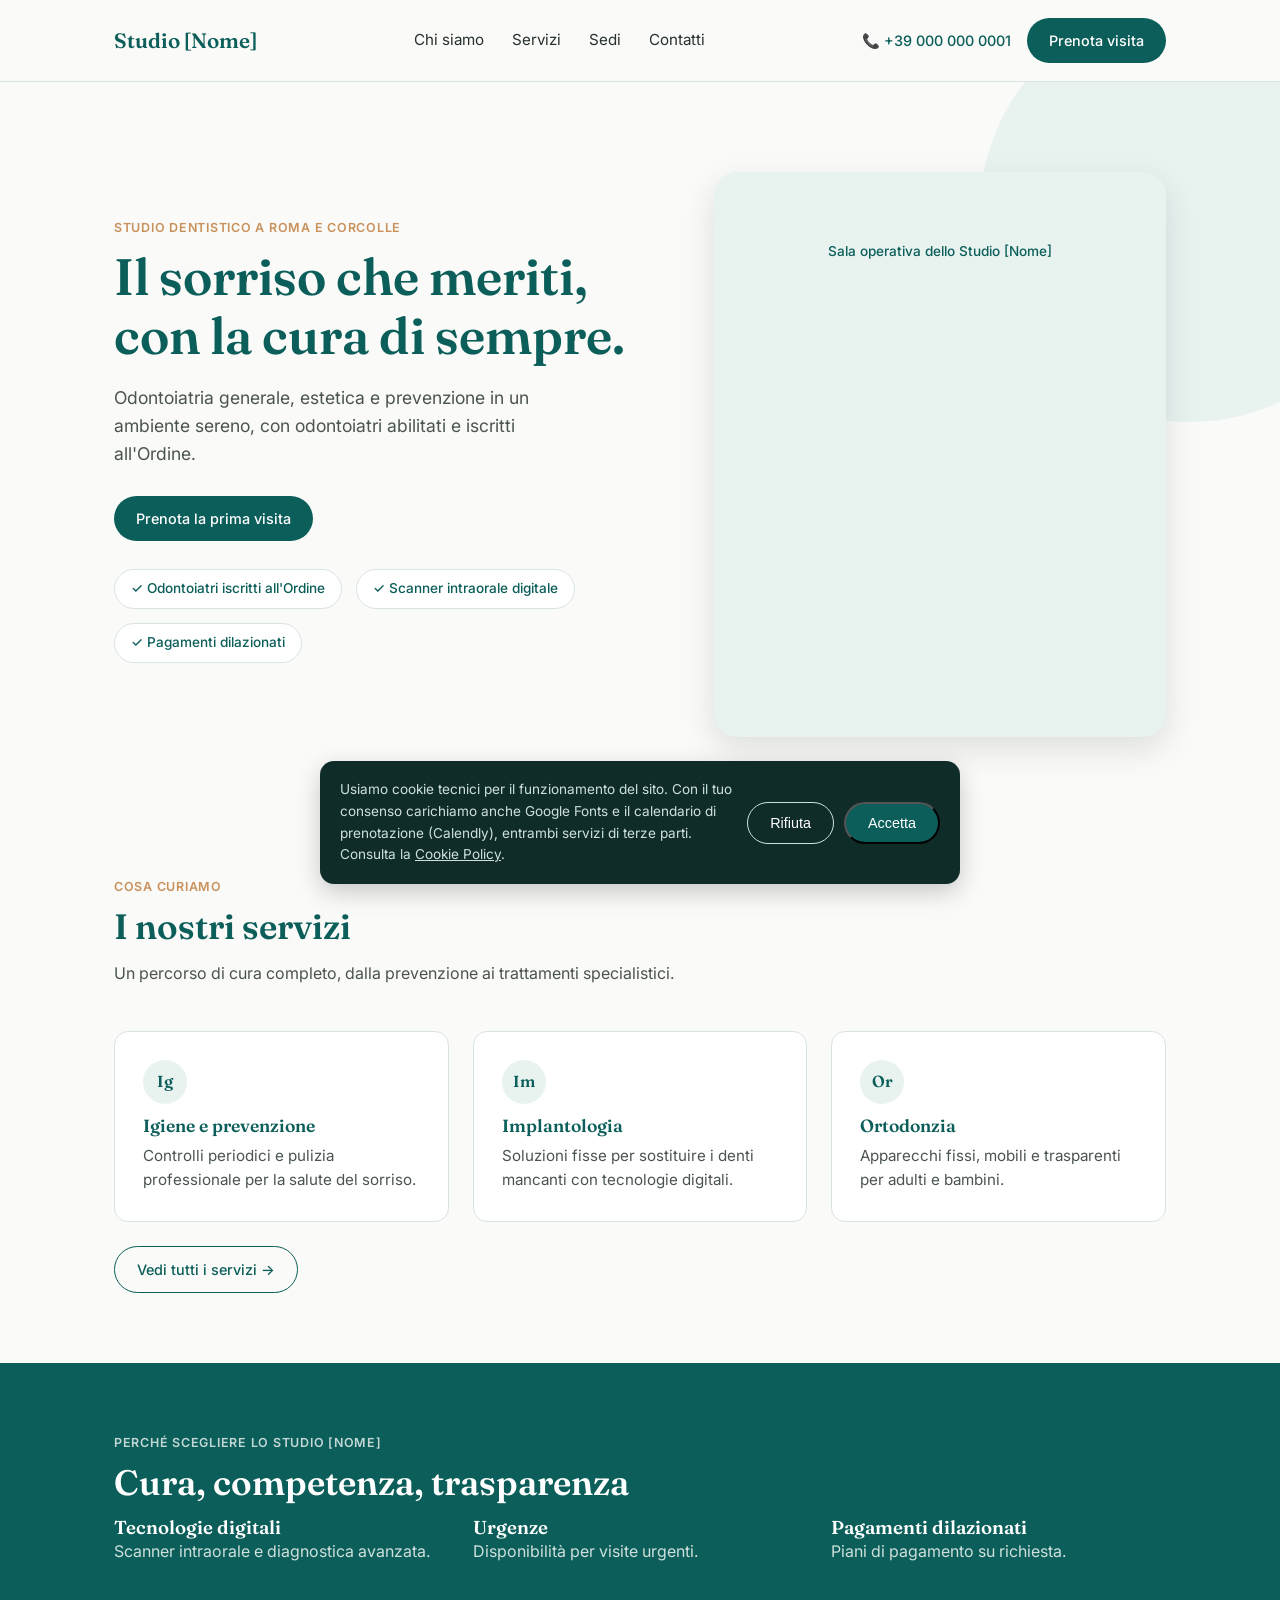
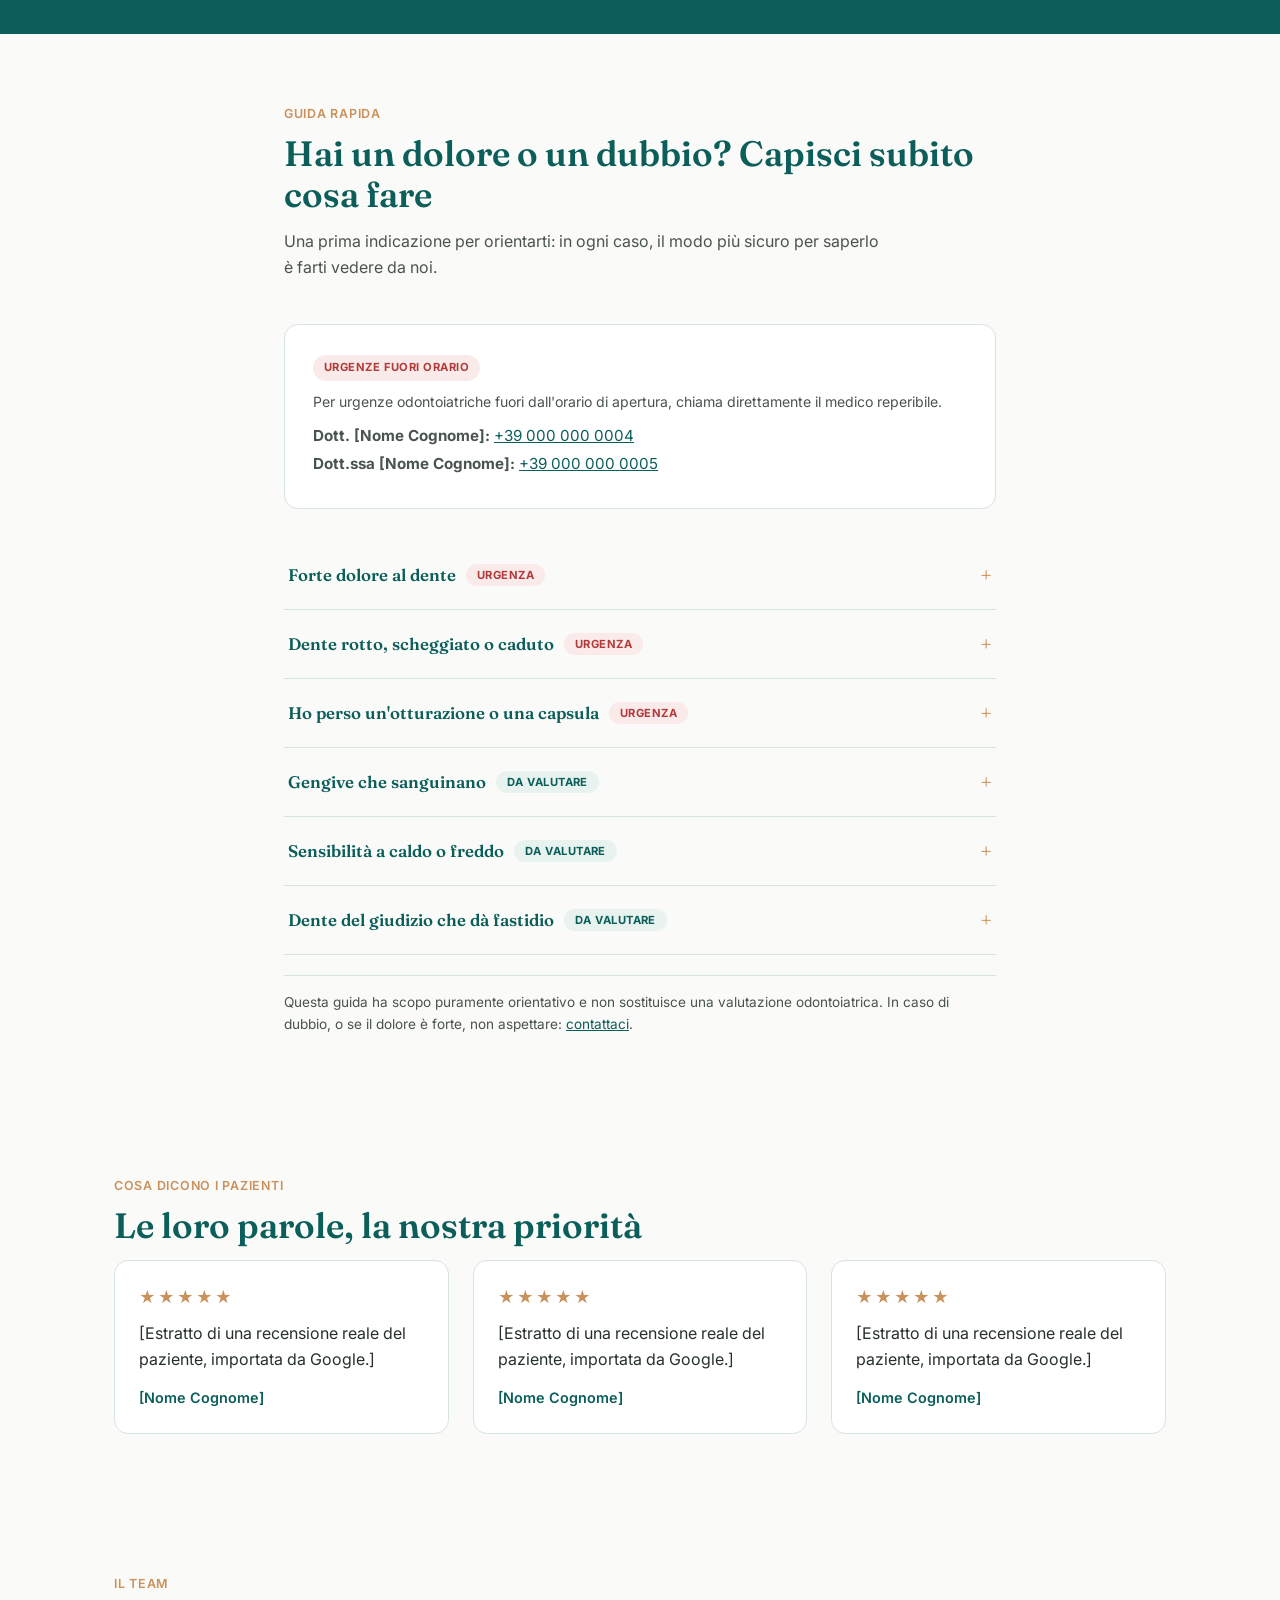
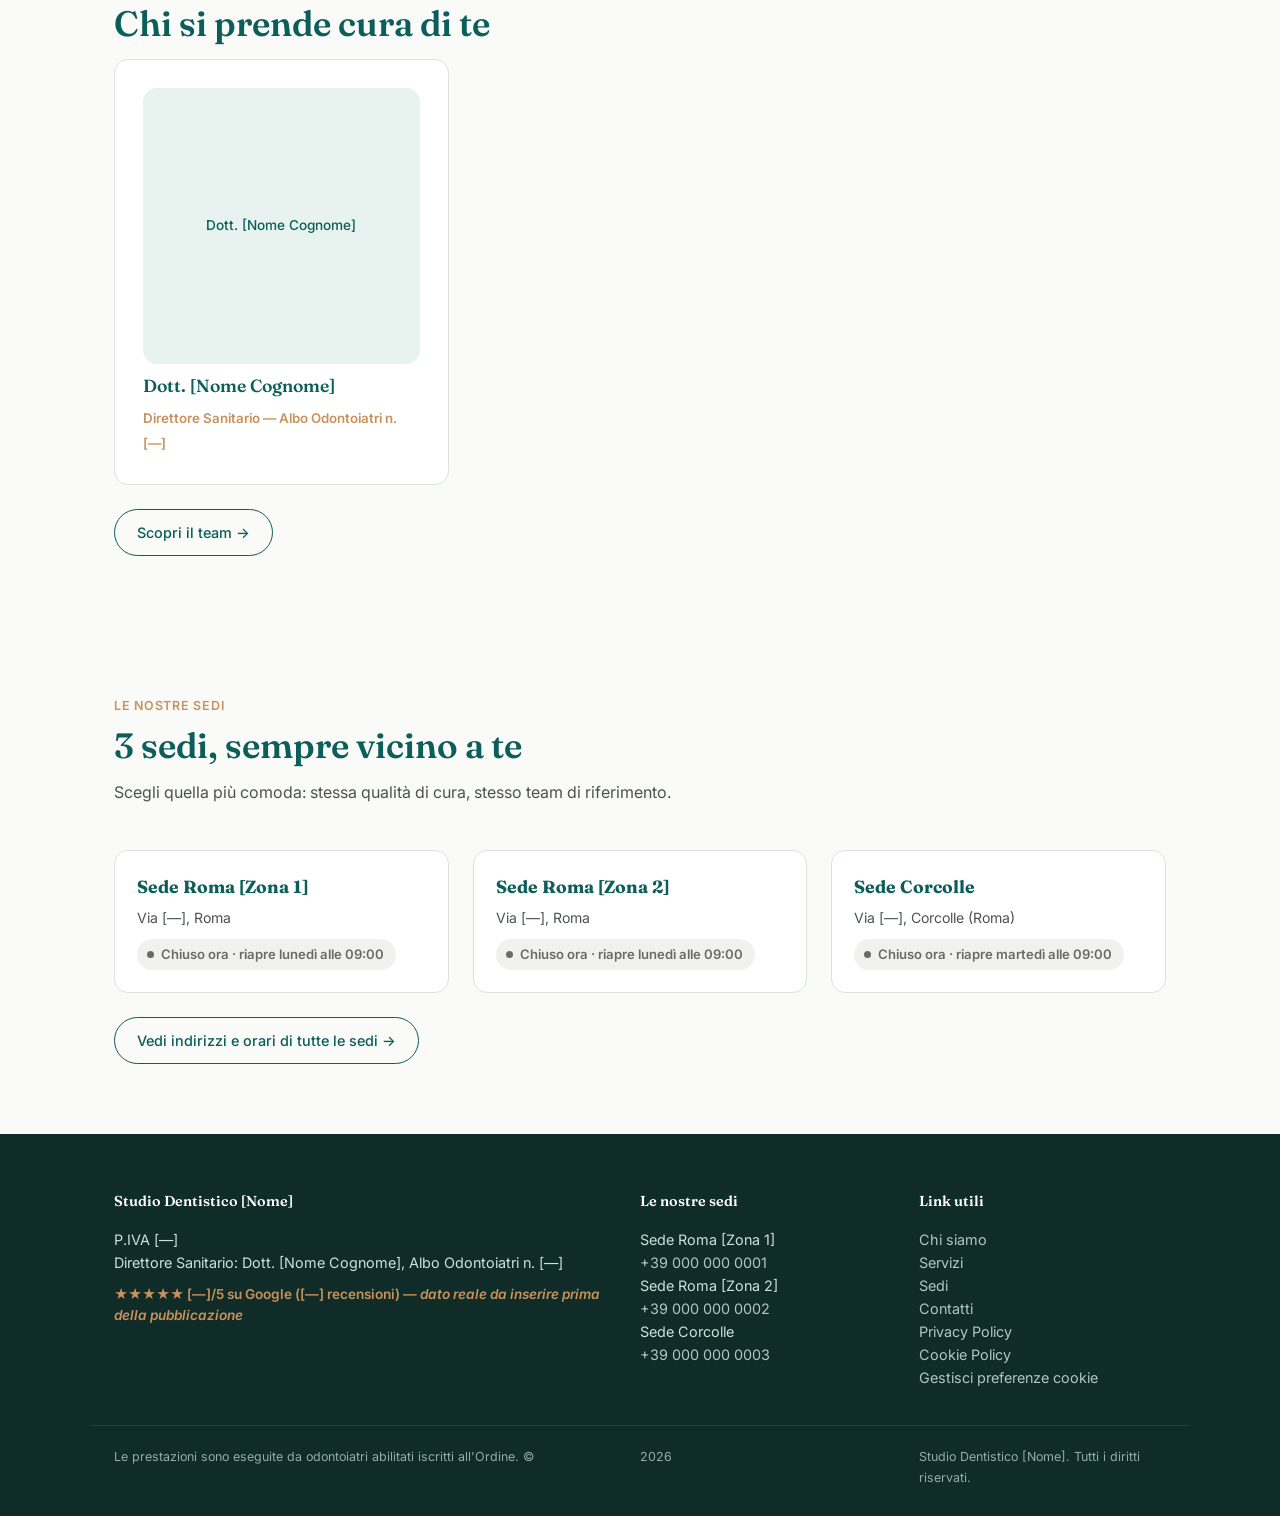
==== commit 669a2a33: "AF" ====
--- a/index.html
+++ b/index.html
@@ -102,6 +102,7 @@
     <div class="eyebrow">Guida rapida</div>
     <h2 class="section-title">Hai un dolore o un dubbio? Capisci subito cosa fare</h2>
     <p class="section-intro">Una prima indicazione per orientarti: in ogni caso, il modo più sicuro per saperlo è farti vedere da noi.</p>
+    <div class="card emergenze-list" style="margin-bottom:32px"></div>
     <div class="faq-list">
       <div class="faq-item">
         <button class="faq-q" aria-expanded="false">
@@ -109,7 +110,7 @@
         </button>
         <div class="faq-a">
           <p>Può indicare una pulpite o un ascesso. Nell'attesa evita cibi e bevande molto calde o fredde sul dente interessato e non assumere farmaci senza indicazione medica.</p>
-          <a class="btn" href="tel:+39000000000">📞 Chiama ora</a>
+          <a class="btn" href="tel:+39000000000" data-emergenza="1">📞 Chiama ora</a>
         </div>
       </div>
       <div class="faq-item">
@@ -118,7 +119,7 @@
         </button>
         <div class="faq-a">
           <p>Conserva l'eventuale frammento (o il dente, tenendolo idratato in latte o saliva) e vieni in studio il prima possibile: le prime ore fanno la differenza.</p>
-          <a class="btn" href="tel:+39000000000">📞 Chiama ora</a>
+          <a class="btn" href="tel:+39000000000" data-emergenza="1">📞 Chiama ora</a>
         </div>
       </div>
       <div class="faq-item">
@@ -127,7 +128,7 @@
         </button>
         <div class="faq-a">
           <p>Conserva il pezzo se lo hai ritrovato e chiamaci: fissiamo un appuntamento ravvicinato per proteggere il dente scoperto.</p>
-          <a class="btn" href="tel:+39000000000">📞 Chiama ora</a>
+          <a class="btn" href="tel:+39000000000" data-emergenza="1">📞 Chiama ora</a>
         </div>
       </div>
       <div class="faq-item">
--- a/css/style.css
+++ b/css/style.css
@@ -5,12 +5,16 @@
    che in parallelo — un intero round-trip di rete perso ad ogni load. */
 :root{
   --teal:#0B5E59;
+  --teal-dark:#08453f;
   --mint:#E8F3F0;
   --paper:#FAFAF8;
   --ink:#26302E;
+  --ink-soft:#4a544f;
   --gold:#C9915B;
   --line:#D8E4E1;
   --radius:14px;
+  --shadow:0 4px 16px rgba(15,44,41,.08);
+  --shadow-lg:0 12px 32px rgba(15,44,41,.12);
 }
 *{box-sizing:border-box;margin:0;padding:0}
 body{font-family:'Inter',sans-serif;color:var(--ink);background:var(--paper);line-height:1.6}
@@ -25,18 +29,18 @@
 .logo{font-family:'Fraunces',serif;font-weight:600;font-size:1.3rem;color:var(--teal)}
 .menu{display:flex;gap:28px;list-style:none;font-size:.95rem}
 .menu a:hover{color:var(--teal)}
-.btn{background:var(--teal);color:#fff;padding:11px 22px;border-radius:999px;font-size:.9rem;font-weight:500;display:inline-block;transition:background .2s}
-.btn:hover{background:#08453f}
+.btn{background:var(--teal);color:#fff;padding:11px 22px;border-radius:999px;font-size:.9rem;font-weight:500;display:inline-block;transition:background .2s,box-shadow .2s,transform .2s}
+.btn:hover{background:var(--teal-dark);box-shadow:var(--shadow);transform:translateY(-1px)}
 .btn-ghost{border:1px solid var(--teal);color:var(--teal);background:none}
-.btn-ghost:hover{background:var(--mint)}
+.btn-ghost:hover{background:var(--mint);transform:translateY(-1px)}
 
 /* hero */
 .hero{padding:90px 24px 70px;position:relative;overflow:hidden}
 .hero .wrap{display:grid;grid-template-columns:1.1fr .9fr;gap:48px;align-items:center}
 .hero h1{font-size:clamp(2.2rem,4vw,3.4rem);color:var(--teal);margin-bottom:18px}
-.hero p{font-size:1.1rem;max-width:44ch;margin-bottom:28px;color:#4a544f}
+.hero p{font-size:1.1rem;max-width:44ch;margin-bottom:28px;color:var(--ink-soft)}
 .arc{position:absolute;right:-120px;top:-80px;width:420px;height:420px;border-radius:50%;background:var(--mint);z-index:-1}
-.hero-img{border-radius:24px;overflow:hidden;aspect-ratio:4/5;background:var(--mint)}
+.hero-img{border-radius:24px;overflow:hidden;aspect-ratio:4/5;background:var(--mint);box-shadow:var(--shadow-lg)}
 
 /* sections */
 section{padding:70px 24px}
@@ -46,9 +50,10 @@
 
 .grid-3{display:grid;grid-template-columns:repeat(3,1fr);gap:24px}
 .grid-2{display:grid;grid-template-columns:1fr 1fr;gap:24px}
-.card{background:#fff;border:1px solid var(--line);border-radius:var(--radius);padding:28px}
+.card{background:#fff;border:1px solid var(--line);border-radius:var(--radius);padding:28px;transition:box-shadow .25s ease,transform .25s ease}
+.card:hover{box-shadow:var(--shadow);transform:translateY(-3px)}
 .card h3{font-size:1.1rem;color:var(--teal);margin:12px 0 8px}
-.card p{color:#4a544f;font-size:.95rem}
+.card p{color:var(--ink-soft);font-size:.95rem}
 .icon-dot{width:44px;height:44px;border-radius:50%;background:var(--mint);color:var(--teal);display:flex;align-items:center;justify-content:center;font-family:'Fraunces',serif;font-weight:600}
 
 .stripe{background:var(--teal);color:#fff}
@@ -119,6 +124,8 @@
 .cookie-banner{position:fixed;left:16px;right:16px;bottom:16px;z-index:30;background:#0F2C29;color:#CFE0DC;border-radius:var(--radius);padding:18px 20px;display:flex;flex-wrap:wrap;gap:14px;align-items:center;justify-content:space-between;max-width:640px;margin:0 auto;box-shadow:0 8px 24px rgba(0,0,0,.2)}
 .cookie-banner p{font-size:.85rem;flex:1;min-width:220px}
 .cookie-banner a{text-decoration:underline}
+.cookie-banner .btn-ghost{border-color:#CFE0DC;color:#fff}
+.cookie-banner .btn-ghost:hover{background:rgba(255,255,255,.12)}
 
 /* simple legal pages */
 .legal-page{padding:60px 24px;max-width:760px;margin:0 auto}
@@ -136,6 +143,13 @@
 .open-status.open{background:#E6F4EA;color:#1E7A34}
 .open-status.closed{background:#F1F1EF;color:#6b6b66}
 
+/* selettore sede nel box prenotazione: card cliccabili, non semplici tab */
+.sede-pick{display:block;width:100%;text-align:left;background:#fff;border:2px solid var(--line);border-radius:var(--radius);padding:18px;cursor:pointer;transition:border-color .2s,background .2s;font-family:inherit}
+.sede-pick:hover{border-color:var(--gold)}
+.sede-pick.active{border-color:var(--teal);background:var(--mint)}
+.sede-pick h4{color:var(--teal);font-family:'Fraunces',serif;margin:0 0 6px;font-size:1.05rem}
+.sede-pick p{color:#4a544f;font-size:.86rem;margin:0 0 10px}
+
 /* card sede — versione compatta (Home, Contatti) */
 .sede-card-mini{display:block;background:#fff;border:1px solid var(--line);border-radius:var(--radius);padding:22px;text-decoration:none;transition:box-shadow .2s,transform .2s}
 .sede-card-mini:hover{box-shadow:var(--shadow);transform:translateY(-2px)}
@@ -150,6 +164,11 @@
 .skip-link{position:absolute;left:-999px;top:auto;background:var(--teal);color:#fff;padding:10px 16px;border-radius:8px;z-index:100}
 .skip-link:focus{left:16px;top:16px}
 a:focus-visible,button:focus-visible{outline:2px solid var(--gold);outline-offset:2px}
+
+/* tablet: 3 colonne sono troppo strette, 2 restano leggibili senza saltare a 1 */
+@media(max-width:960px){
+  .grid-3{grid-template-columns:1fr 1fr}
+}
 
 @media(max-width:820px){
   .hero .wrap{grid-template-columns:1fr}
@@ -164,5 +183,18 @@
   .menu li{border-top:1px solid var(--line)}
   .menu a{display:block;padding:16px 24px}
   .sticky-cta{display:flex}
+  .card:hover{transform:none}
   body{padding-bottom:64px}
 }
+
+/* telefono: meno padding verticale, testo più compatto, niente hover fantasma su touch */
+@media(max-width:600px){
+  .hero{padding:56px 20px 40px}
+  .hero p{max-width:none}
+  section{padding:44px 20px}
+  .section-intro{margin-bottom:28px}
+  .wrap{padding:0 20px}
+  .card{padding:22px}
+  footer{padding:40px 20px 22px}
+  .calendly-inline-widget{height:520px !important}
+}
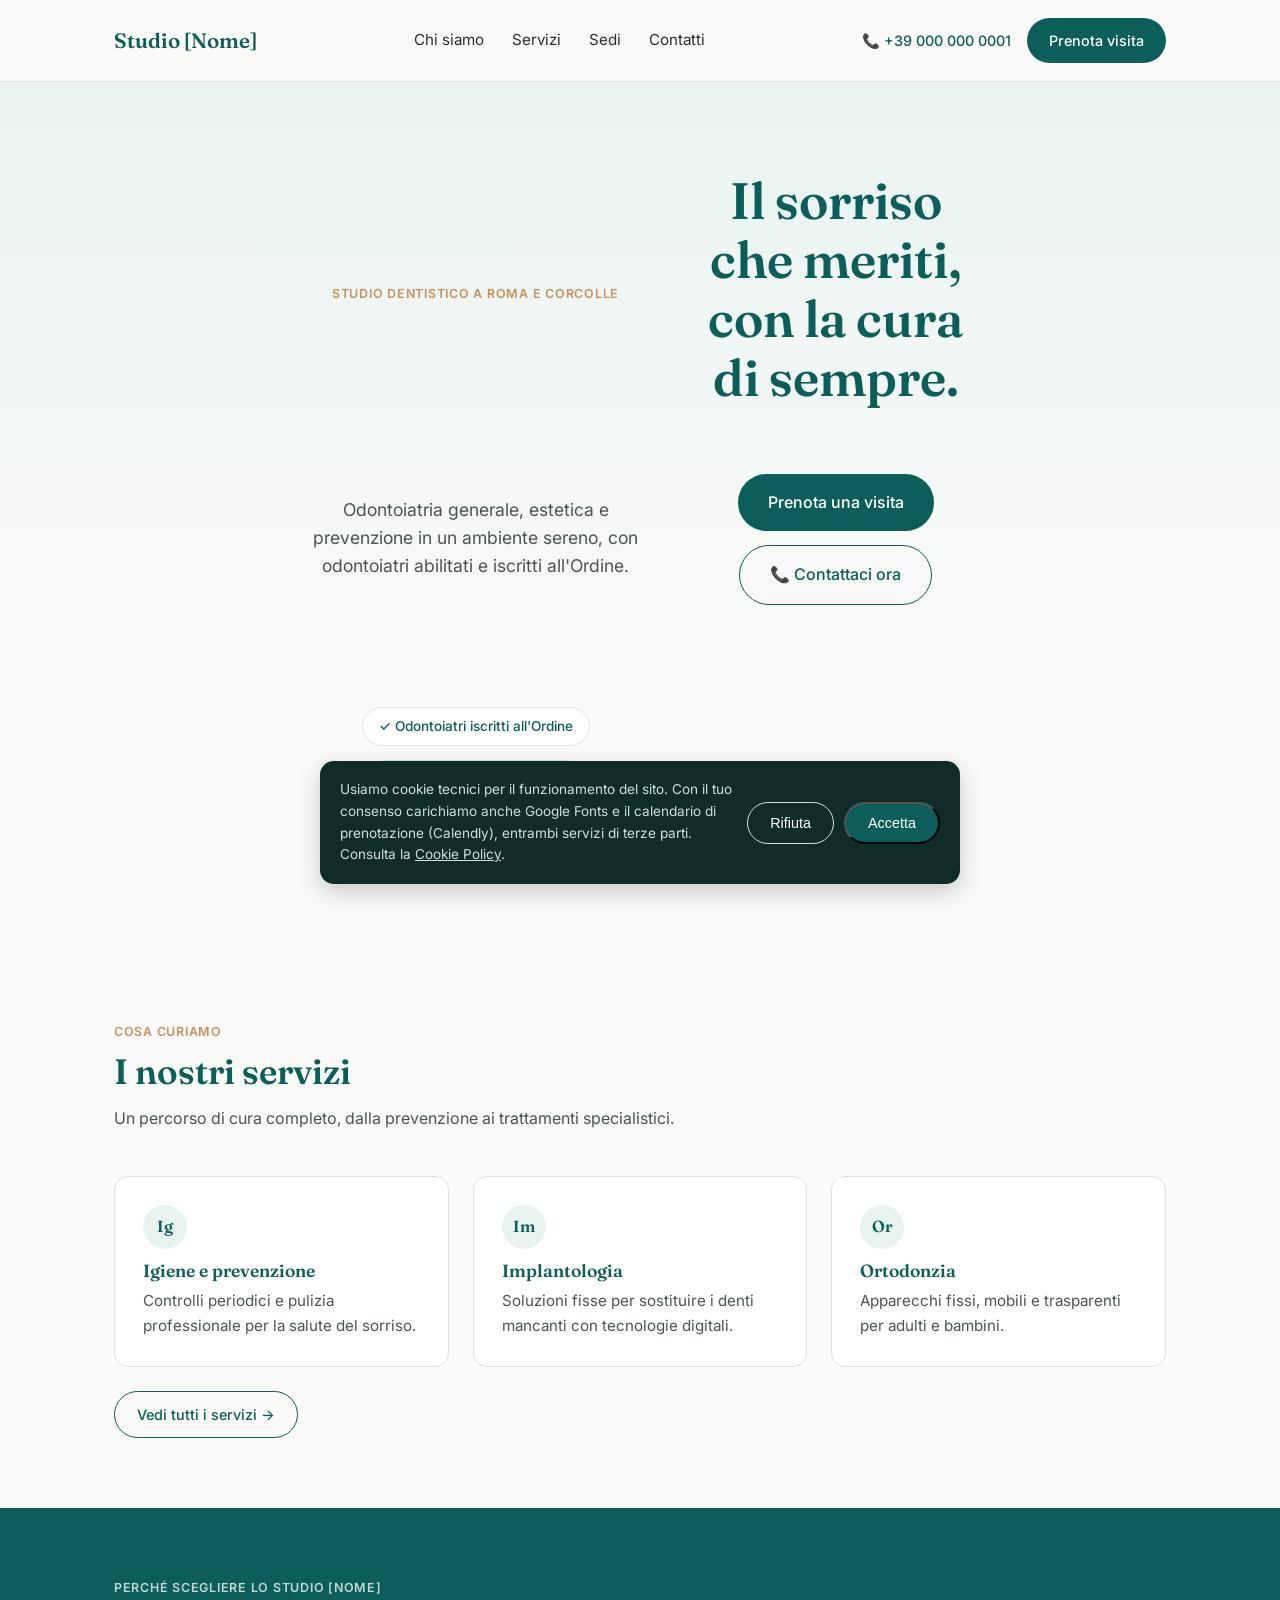
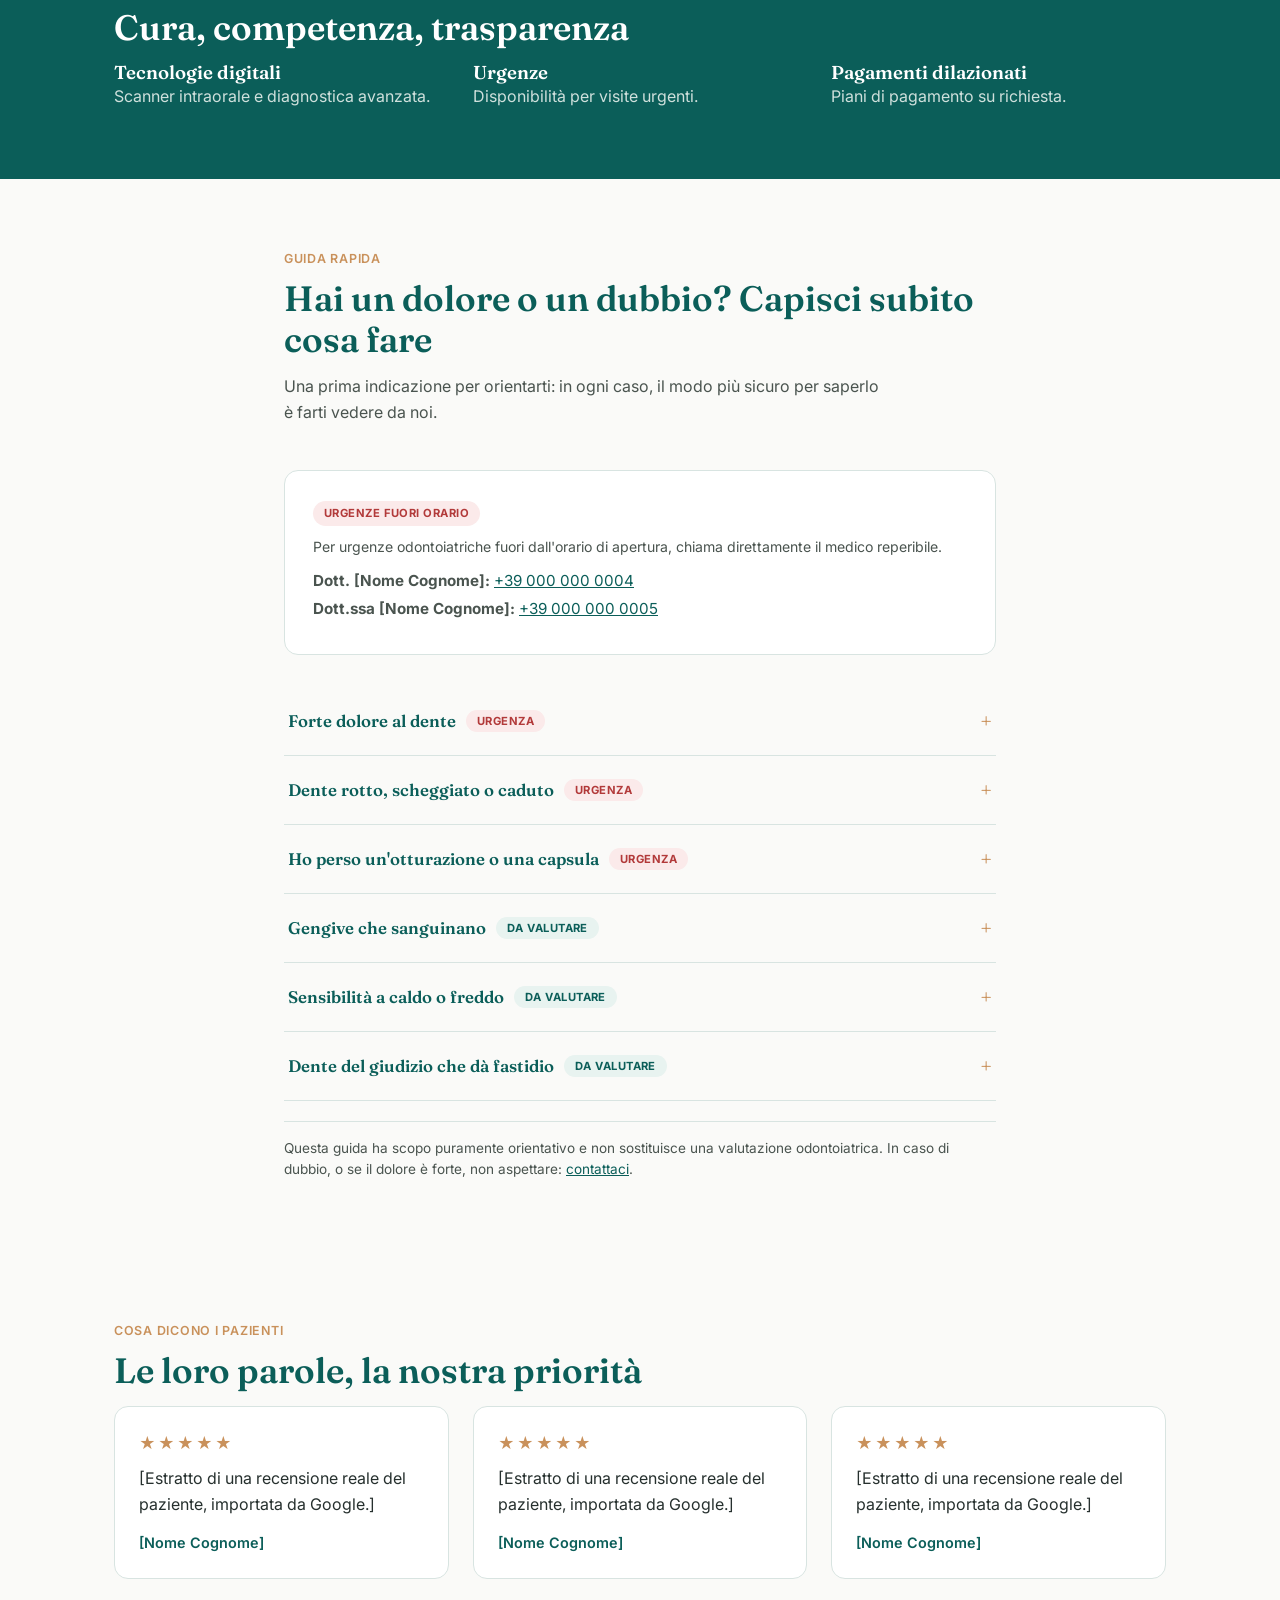
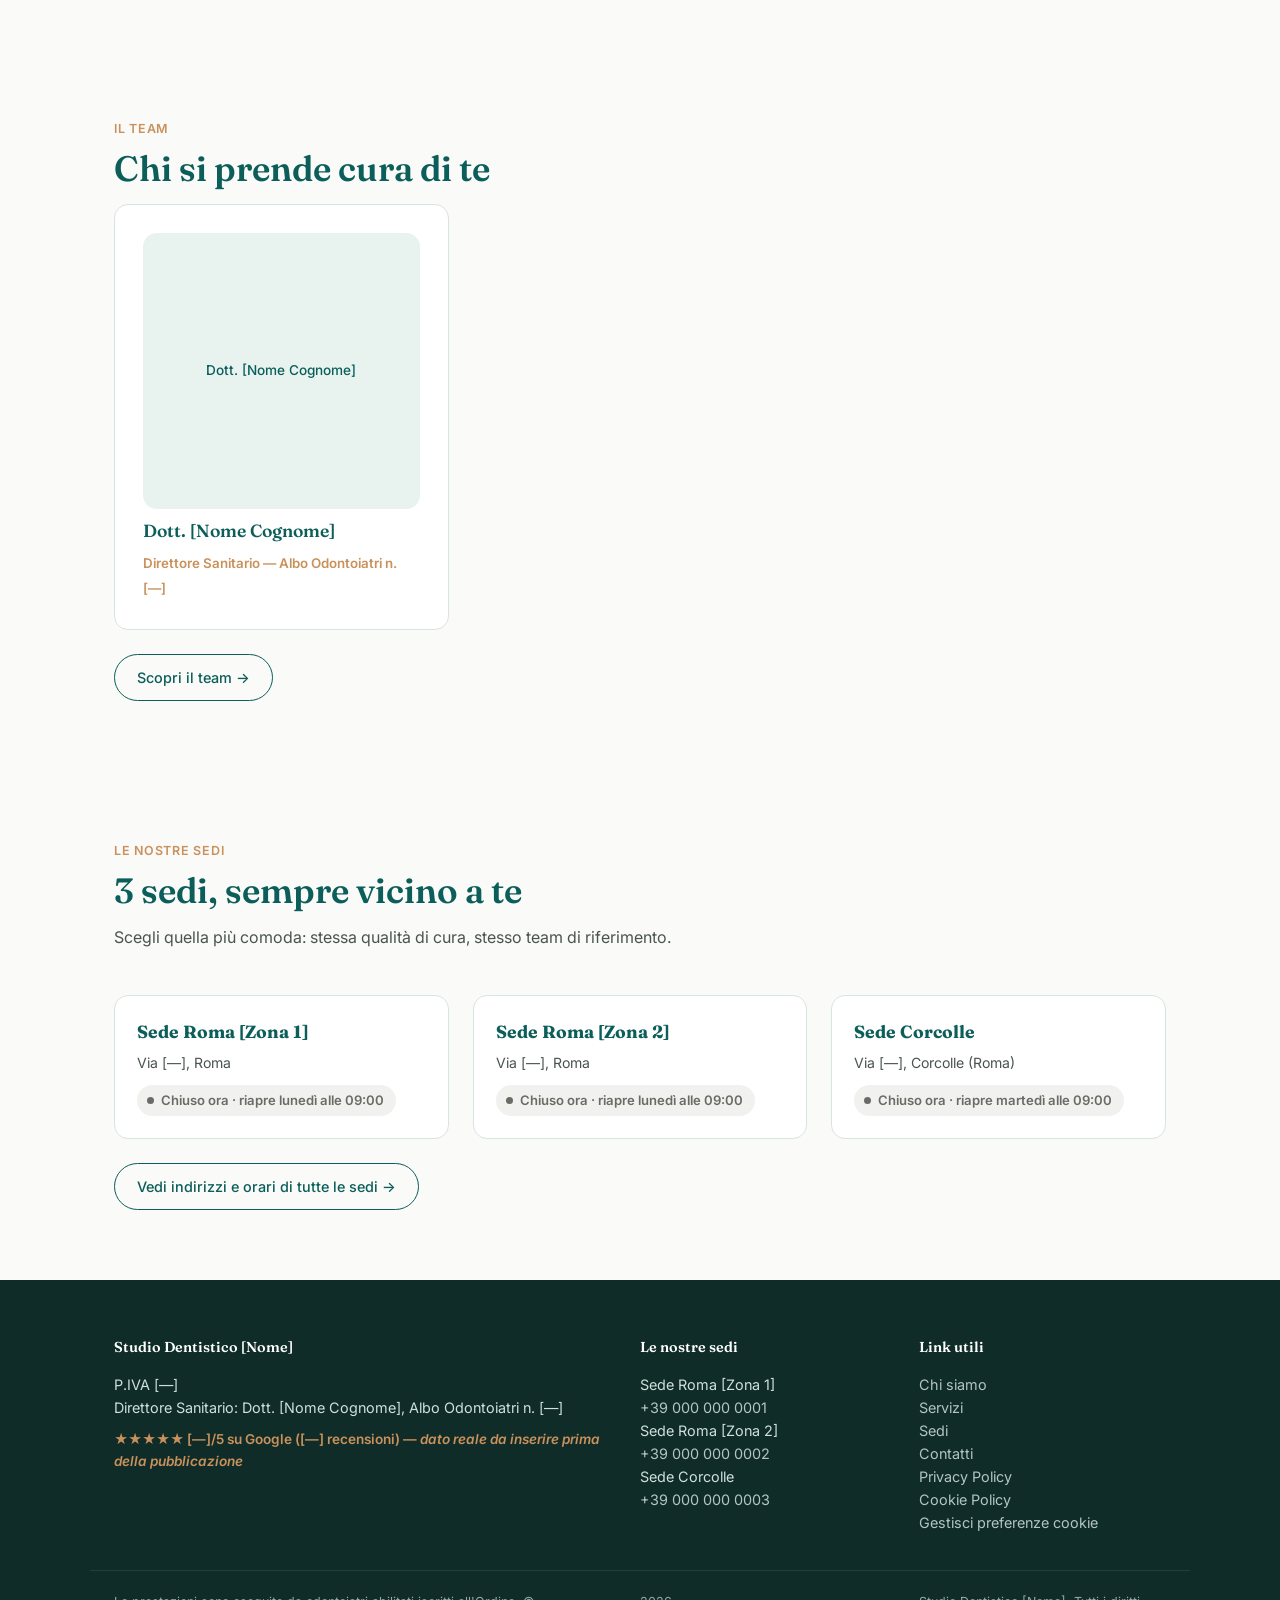
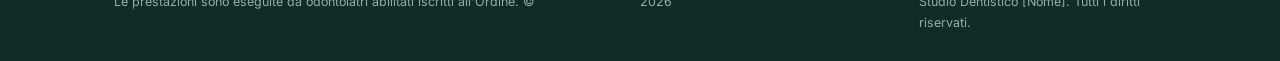
==== commit 5e923ad6: "2.0" ====
--- a/index.html
+++ b/index.html
@@ -9,23 +9,16 @@
 <meta property="og:type" content="website">
 <meta property="og:title" content="Studio Dentistico [Nome] — Odontoiatria a [Città]">
 <meta property="og:description" content="Cure generali, implantologia, ortodonzia, igiene e prevenzione. Prenota la tua prima visita.">
-<meta property="og:image" content="img/studio-hero.jpg">
 <link rel="preconnect" href="https://fonts.googleapis.com">
 <link rel="preconnect" href="https://fonts.gstatic.com" crossorigin>
 <link rel="stylesheet" href="https://fonts.googleapis.com/css2?family=Fraunces:opsz,wght@9..144,400;9..144,600&family=Inter:wght@400;500;600&display=swap">
 <link rel="stylesheet" href="css/style.css">
-<!-- Preload dell'immagine hero: è l'elemento LCP della homepage, farla
-     partire prima aiuta il Largest Contentful Paint una volta che
-     img/studio-hero.jpg sarà una foto reale (ora non esiste ancora,
-     quindi il preload è innocuo ma resta pronto). -->
-<link rel="preload" as="image" href="img/studio-hero.jpg" fetchpriority="high">
 <script type="application/ld+json">
 {
   "@context": "https://schema.org",
   "@type": "MedicalOrganization",
   "name": "Studio Dentistico [Nome]",
   "url": "https://www.studio-nome.it/index.html",
-  "image": "img/studio-hero.jpg",
   "medicalSpecialty": "Dentistry"
 }
 </script>
@@ -41,20 +34,18 @@
 <main id="main">
 <section class="hero">
   <div class="arc"></div>
-  <div class="wrap">
-    <div>
-      <div class="eyebrow">Studio dentistico a [Città]</div>
-      <h1>Il sorriso che meriti, con la cura di sempre.</h1>
-      <p>Odontoiatria generale, estetica e prevenzione in un ambiente sereno, con odontoiatri abilitati e iscritti all'Ordine.</p>
-      <a class="btn" href="contatti.html">Prenota la prima visita</a>
-      <div class="badge-row">
-        <span class="badge">✓ Odontoiatri iscritti all'Ordine</span>
-        <span class="badge">✓ Scanner intraorale digitale</span>
-        <span class="badge">✓ Pagamenti dilazionati</span>
-      </div>
-    </div>
-    <div class="hero-img">
-      <img src="img/studio-hero.jpg" alt="Sala operativa dello Studio [Nome]" loading="eager">
+  <div class="wrap hero-single">
+    <div class="eyebrow">Studio dentistico a [Città]</div>
+    <h1>Il sorriso che meriti, con la cura di sempre.</h1>
+    <p>Odontoiatria generale, estetica e prevenzione in un ambiente sereno, con odontoiatri abilitati e iscritti all'Ordine.</p>
+    <div class="hero-cta-row">
+      <a class="btn btn-lg" href="contatti.html">Prenota una visita</a>
+      <a class="btn-ghost btn btn-lg" href="tel:+39000000000">📞 Contattaci ora</a>
+    </div>
+    <div class="badge-row">
+      <span class="badge">✓ Odontoiatri iscritti all'Ordine</span>
+      <span class="badge">✓ Scanner intraorale digitale</span>
+      <span class="badge">✓ Pagamenti dilazionati</span>
     </div>
   </div>
 </section>
--- a/css/style.css
+++ b/css/style.css
@@ -6,11 +6,13 @@
 :root{
   --teal:#0B5E59;
   --teal-dark:#08453f;
+  --teal-light:#12867D;
   --mint:#E8F3F0;
   --paper:#FAFAF8;
   --ink:#26302E;
   --ink-soft:#4a544f;
   --gold:#C9915B;
+  --gold-soft:#F3E4D5;
   --line:#D8E4E1;
   --radius:14px;
   --shadow:0 4px 16px rgba(15,44,41,.08);
@@ -33,14 +35,19 @@
 .btn:hover{background:var(--teal-dark);box-shadow:var(--shadow);transform:translateY(-1px)}
 .btn-ghost{border:1px solid var(--teal);color:var(--teal);background:none}
 .btn-ghost:hover{background:var(--mint);transform:translateY(-1px)}
+.btn-lg{padding:16px 30px;font-size:1rem}
 
 /* hero */
-.hero{padding:90px 24px 70px;position:relative;overflow:hidden}
+.hero{padding:90px 24px 70px;position:relative;overflow:hidden;background:linear-gradient(180deg,var(--mint) 0%,var(--paper) 65%)}
 .hero .wrap{display:grid;grid-template-columns:1.1fr .9fr;gap:48px;align-items:center}
 .hero h1{font-size:clamp(2.2rem,4vw,3.4rem);color:var(--teal);margin-bottom:18px}
 .hero p{font-size:1.1rem;max-width:44ch;margin-bottom:28px;color:var(--ink-soft)}
-.arc{position:absolute;right:-120px;top:-80px;width:420px;height:420px;border-radius:50%;background:var(--mint);z-index:-1}
-.hero-img{border-radius:24px;overflow:hidden;aspect-ratio:4/5;background:var(--mint);box-shadow:var(--shadow-lg)}
+.arc{position:absolute;left:50%;top:-180px;transform:translateX(-50%);width:680px;height:680px;border-radius:50%;background:radial-gradient(circle,var(--mint) 0%,rgba(232,243,240,0) 70%);z-index:-1}
+/* hero senza foto: contenuto centrato, il bottone di contatto è il primo elemento a schermo intero */
+.hero-single{display:block;max-width:720px;margin:0 auto;text-align:center}
+.hero-single p{margin-left:auto;margin-right:auto}
+.hero-cta-row{display:flex;gap:14px;justify-content:center;flex-wrap:wrap;margin-bottom:26px}
+.hero-single .badge-row{justify-content:center}
 
 /* sections */
 section{padding:70px 24px}
@@ -156,9 +163,21 @@
 .sede-card-mini h4{color:var(--teal);font-family:'Fraunces',serif;margin:0 0 6px;font-size:1.1rem}
 .sede-card-mini p{color:#4a544f;font-size:.88rem;margin:0 0 10px}
 
-/* card sede — versione completa (pagina Sedi) */
-.sede-card{scroll-margin-top:128px}
+/* card sede — versione completa (pagina Sedi): info + mappa allargata affiancate */
+.sedi-list{display:flex;flex-direction:column;gap:24px}
+.sede-card{scroll-margin-top:128px;display:grid;grid-template-columns:1fr 1.3fr;gap:0;padding:0;overflow:hidden}
 .sede-card h2{font-size:1.5rem}
+.sede-card-info{padding:28px;display:flex;flex-direction:column}
+.sede-map{width:100%;height:100%;min-height:340px;border:0;display:block;border-radius:0 var(--radius) var(--radius) 0}
+@media(max-width:820px){
+  .sede-card{grid-template-columns:1fr}
+  .sede-map{min-height:280px;border-radius:0 0 var(--radius) var(--radius)}
+}
+
+/* selettore servizio prenotabile (Contatti): pulizia / visita */
+.servizio-pick{background:#fff;border:2px solid var(--line);border-radius:999px;padding:10px 20px;font-size:.92rem;font-weight:500;color:var(--ink);cursor:pointer;font-family:inherit;transition:border-color .2s,background .2s,color .2s}
+.servizio-pick:hover{border-color:var(--gold)}
+.servizio-pick.active{border-color:var(--teal);background:var(--teal);color:#fff}
 
 /* skip link / accessibility */
 .skip-link{position:absolute;left:-999px;top:auto;background:var(--teal);color:#fff;padding:10px 16px;border-radius:8px;z-index:100}
@@ -172,7 +191,6 @@
 
 @media(max-width:820px){
   .hero .wrap{grid-template-columns:1fr}
-  .hero-img{order:-1}
   .grid-3{grid-template-columns:1fr}
   .grid-2{grid-template-columns:1fr}
   footer .wrap{grid-template-columns:1fr}
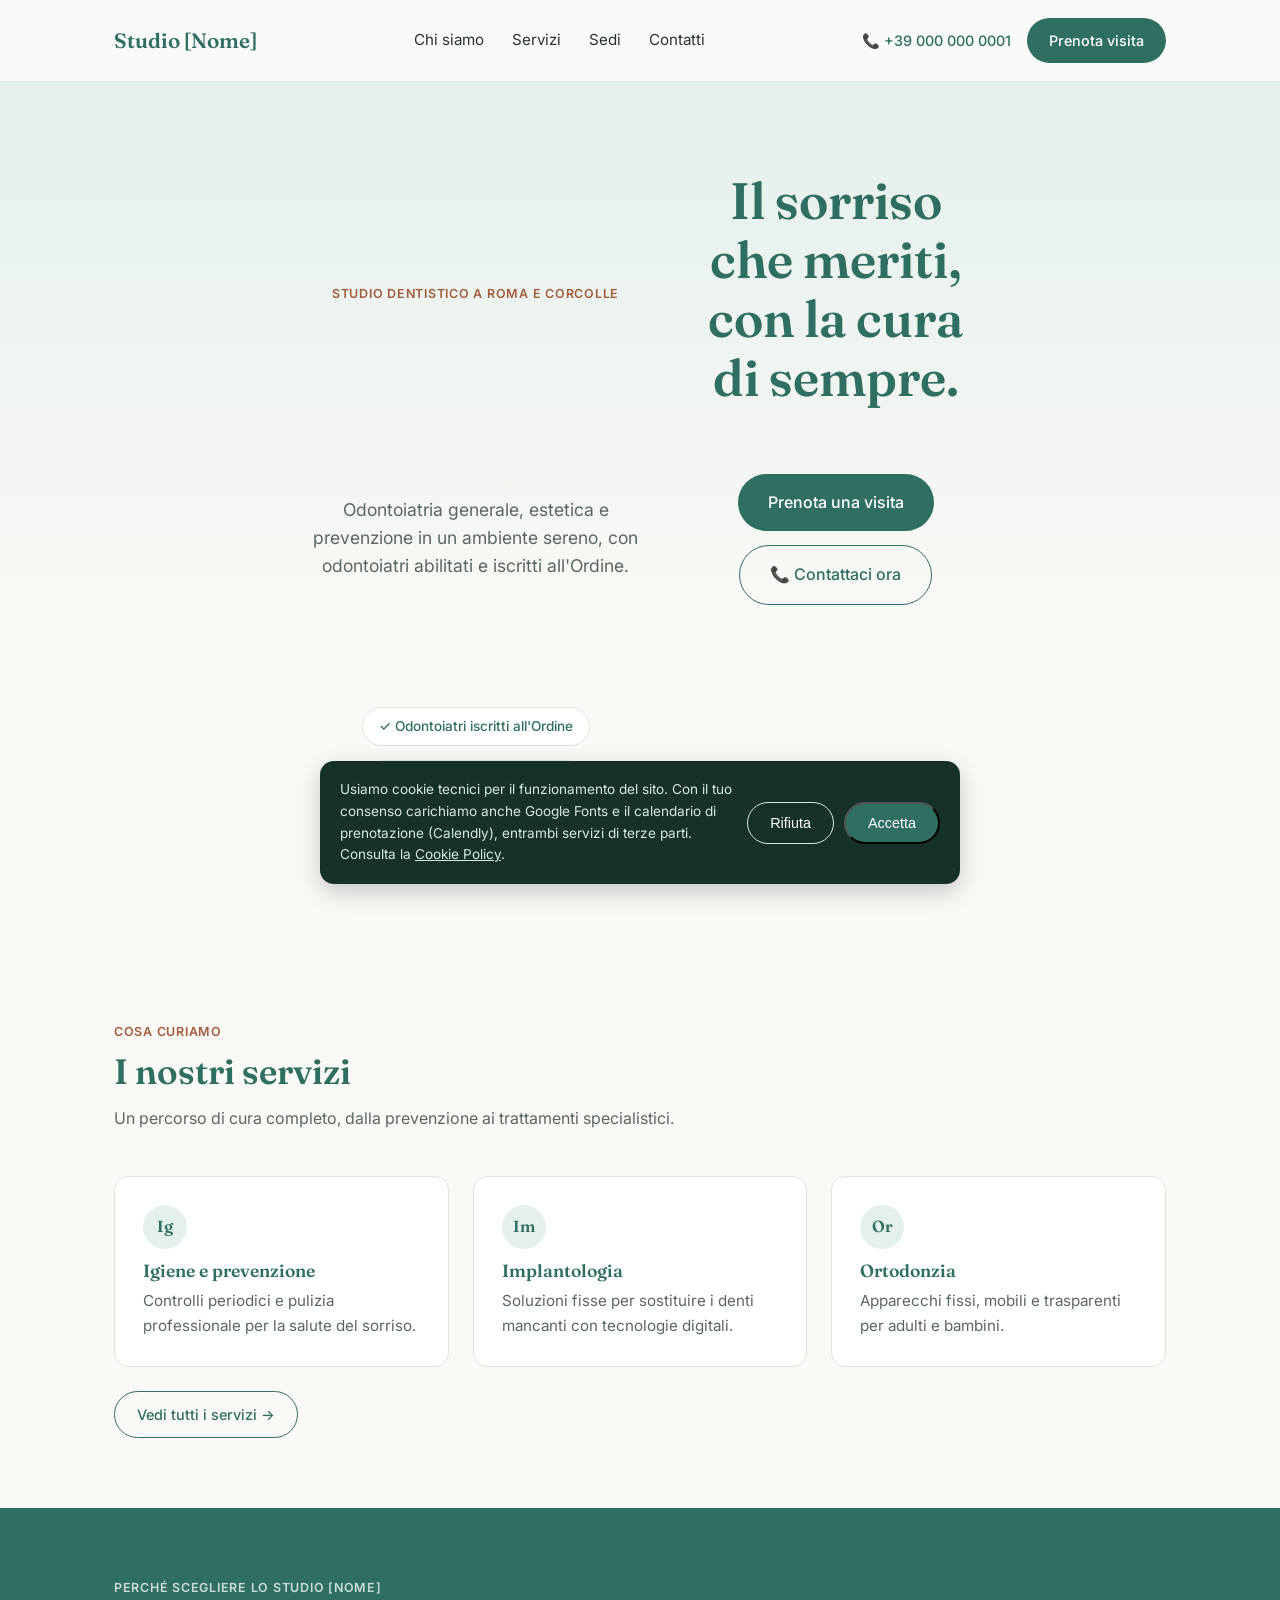
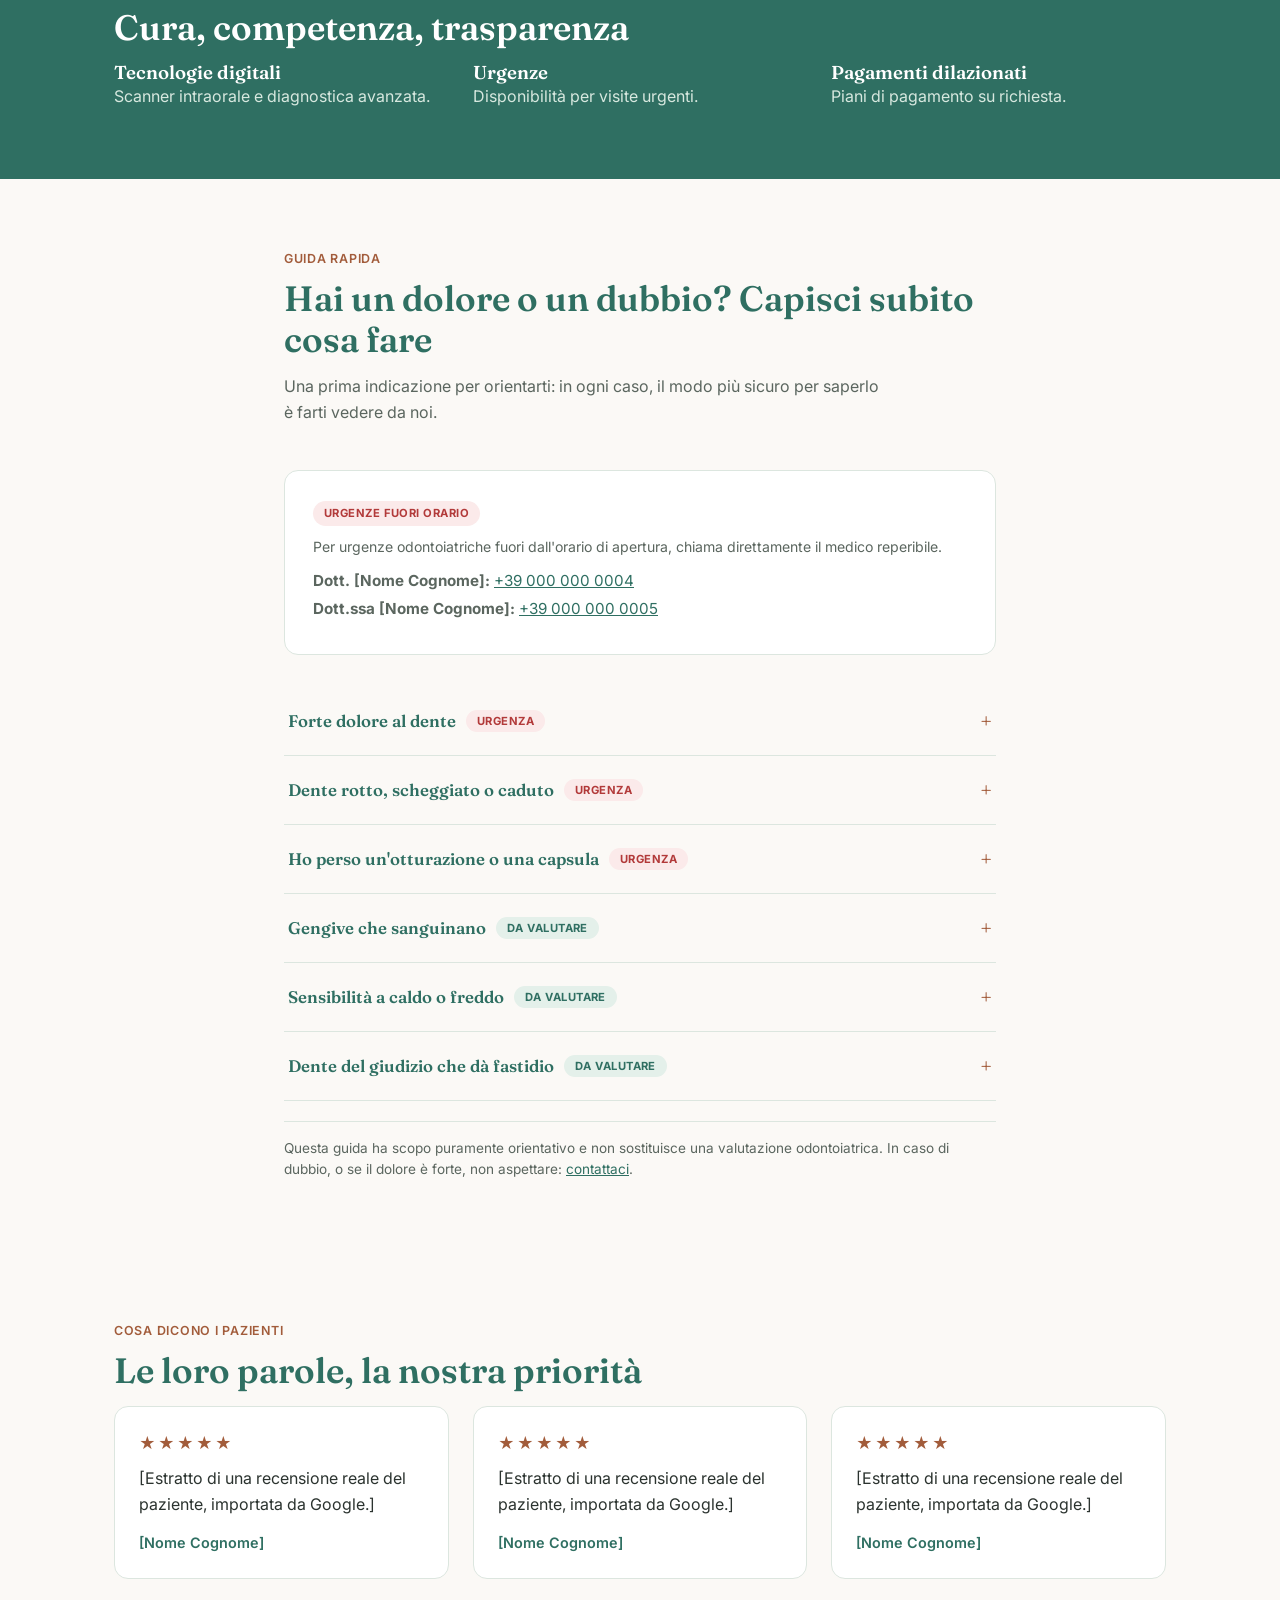
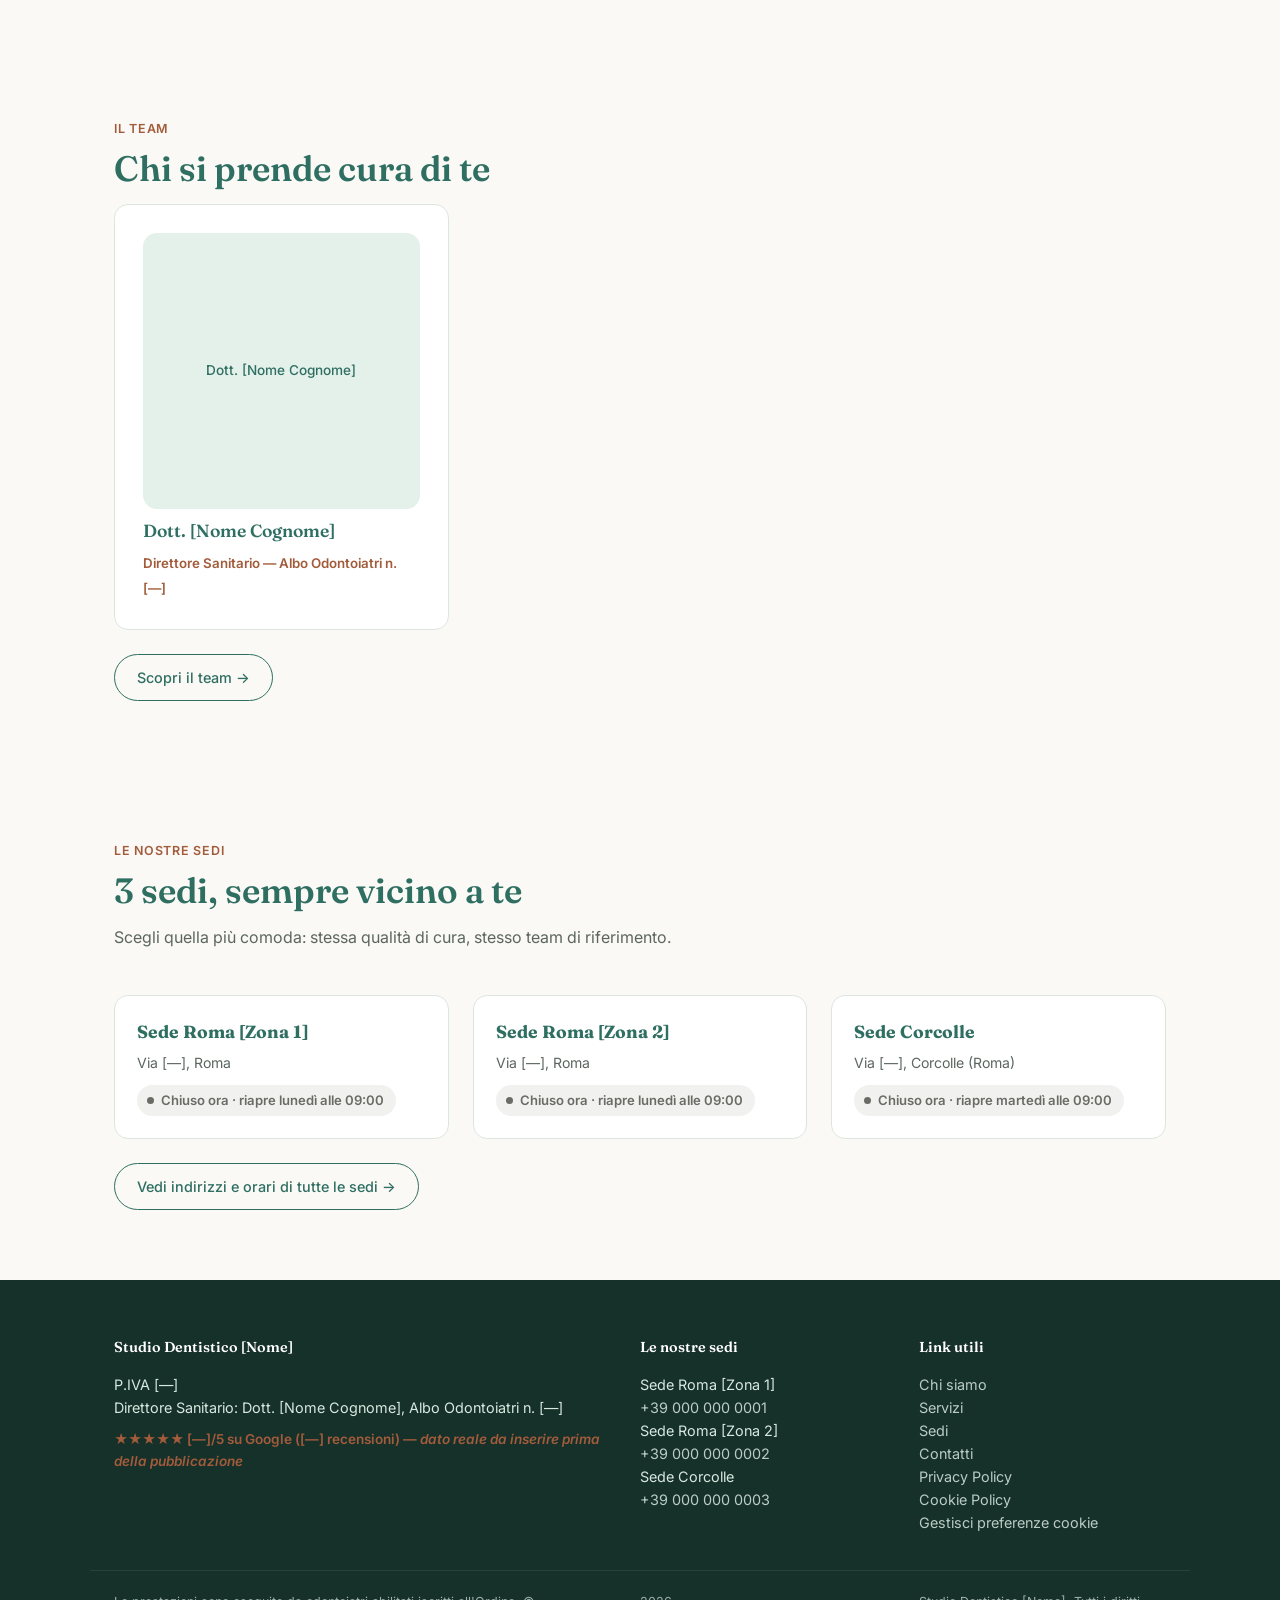
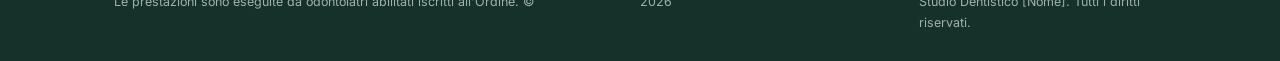
==== commit 430857bd: "Color V2" ====
--- a/index.html
+++ b/index.html
@@ -81,9 +81,9 @@
     <div class="eyebrow">Perché scegliere lo Studio [Nome]</div>
     <h2 class="section-title">Cura, competenza, trasparenza</h2>
     <div class="grid-3">
-      <div><h3 style="color:#fff">Tecnologie digitali</h3><p style="color:#CFE0DC">Scanner intraorale e diagnostica avanzata.</p></div>
-      <div><h3 style="color:#fff">Urgenze</h3><p style="color:#CFE0DC">Disponibilità per visite urgenti.</p></div>
-      <div><h3 style="color:#fff">Pagamenti dilazionati</h3><p style="color:#CFE0DC">Piani di pagamento su richiesta.</p></div>
+      <div><h3 style="color:#fff">Tecnologie digitali</h3><p style="color:#D7E8DF">Scanner intraorale e diagnostica avanzata.</p></div>
+      <div><h3 style="color:#fff">Urgenze</h3><p style="color:#D7E8DF">Disponibilità per visite urgenti.</p></div>
+      <div><h3 style="color:#fff">Pagamenti dilazionati</h3><p style="color:#D7E8DF">Piani di pagamento su richiesta.</p></div>
     </div>
   </div>
 </section>
--- a/css/style.css
+++ b/css/style.css
@@ -4,16 +4,14 @@
    l'import e SOLO DOPO iniziare a scaricare il font, in serie invece
    che in parallelo — un intero round-trip di rete perso ad ogni load. */
 :root{
-  --teal:#0B5E59;
-  --teal-dark:#08453f;
-  --teal-light:#12867D;
-  --mint:#E8F3F0;
-  --paper:#FAFAF8;
-  --ink:#26302E;
-  --ink-soft:#4a544f;
-  --gold:#C9915B;
-  --gold-soft:#F3E4D5;
-  --line:#D8E4E1;
+  --teal:#2F6F62;
+  --teal-dark:#234F45;
+  --mint:#E4F0EA;
+  --paper:#FBF9F6;
+  --ink:#2B332F;
+  --ink-soft:#5B665F;
+  --gold:#A25C3B;
+  --line:#DCE6DF;
   --radius:14px;
   --shadow:0 4px 16px rgba(15,44,41,.08);
   --shadow-lg:0 12px 32px rgba(15,44,41,.12);
@@ -53,7 +51,7 @@
 section{padding:70px 24px}
 .eyebrow{color:var(--gold);font-weight:600;letter-spacing:.06em;text-transform:uppercase;font-size:.78rem;margin-bottom:10px}
 .section-title{font-size:clamp(1.6rem,3vw,2.2rem);color:var(--teal);margin-bottom:14px}
-.section-intro{max-width:60ch;color:#4a544f;margin-bottom:44px}
+.section-intro{max-width:60ch;color:var(--ink-soft);margin-bottom:44px}
 
 .grid-3{display:grid;grid-template-columns:repeat(3,1fr);gap:24px}
 .grid-2{display:grid;grid-template-columns:1fr 1fr;gap:24px}
@@ -72,7 +70,7 @@
 .team-card small{color:var(--gold);font-weight:600}
 
 /* footer */
-footer{background:#0F2C29;color:#CFE0DC;padding:56px 24px 28px;font-size:.9rem}
+footer{background:#16302A;color:#D7E8DF;padding:56px 24px 28px;font-size:.9rem}
 footer .wrap{display:grid;grid-template-columns:2fr 1fr 1fr;gap:32px}
 footer h4{color:#fff;font-family:'Fraunces',serif;font-weight:600;margin-bottom:14px}
 footer a{opacity:.85}
@@ -91,7 +89,7 @@
 .section-nav{position:sticky;top:63px;background:rgba(250,250,248,.96);backdrop-filter:blur(6px);border-bottom:1px solid var(--line);z-index:9}
 .section-nav-inner{display:flex;gap:6px;overflow-x:auto;padding:12px 24px;scrollbar-width:none}
 .section-nav-inner::-webkit-scrollbar{display:none}
-.section-nav a{white-space:nowrap;font-size:.88rem;font-weight:500;color:#4a544f;padding:8px 16px;border-radius:999px;transition:background .2s,color .2s}
+.section-nav a{white-space:nowrap;font-size:.88rem;font-weight:500;color:var(--ink-soft);padding:8px 16px;border-radius:999px;transition:background .2s,color .2s}
 .section-nav a:hover{background:var(--mint);color:var(--teal)}
 .section-nav a.active{background:var(--teal);color:#fff}
 [id]{scroll-margin-top:128px}
@@ -114,24 +112,24 @@
 .faq-item.open .faq-q::after{content:'−'}
 .faq-a{max-height:0;overflow:hidden;transition:max-height .3s ease}
 .faq-item.open .faq-a{max-height:280px}
-.faq-a p{padding:0 4px 14px;color:#4a544f;font-size:.95rem}
+.faq-a p{padding:0 4px 14px;color:var(--ink-soft);font-size:.95rem}
 .faq-a .btn,.faq-a .btn-ghost{margin:0 4px 20px}
 
 /* guida sintomi: badge urgenza + variante "da valutare" */
 .symptom-tag{display:inline-block;font-size:.7rem;font-weight:700;letter-spacing:.04em;text-transform:uppercase;padding:4px 11px;border-radius:999px;font-family:'Inter',sans-serif}
 .symptom-tag.urgente{background:#FBEAEA;color:#B23A3A}
 .symptom-tag.valuta{background:var(--mint);color:var(--teal)}
-.symptom-note{color:#4a544f;font-size:.85rem;margin-top:20px;padding-top:16px;border-top:1px solid var(--line)}
+.symptom-note{color:var(--ink-soft);font-size:.85rem;margin-top:20px;padding-top:16px;border-top:1px solid var(--line)}
 
 /* sticky mobile CTA */
 .sticky-cta{display:none;position:fixed;left:0;right:0;bottom:0;z-index:20;background:#fff;border-top:1px solid var(--line);padding:10px 16px;gap:10px;box-shadow:0 -4px 14px rgba(0,0,0,.06)}
 .btn-block{flex:1;text-align:center}
 
 /* cookie banner */
-.cookie-banner{position:fixed;left:16px;right:16px;bottom:16px;z-index:30;background:#0F2C29;color:#CFE0DC;border-radius:var(--radius);padding:18px 20px;display:flex;flex-wrap:wrap;gap:14px;align-items:center;justify-content:space-between;max-width:640px;margin:0 auto;box-shadow:0 8px 24px rgba(0,0,0,.2)}
+.cookie-banner{position:fixed;left:16px;right:16px;bottom:16px;z-index:30;background:#16302A;color:#D7E8DF;border-radius:var(--radius);padding:18px 20px;display:flex;flex-wrap:wrap;gap:14px;align-items:center;justify-content:space-between;max-width:640px;margin:0 auto;box-shadow:0 8px 24px rgba(0,0,0,.2)}
 .cookie-banner p{font-size:.85rem;flex:1;min-width:220px}
 .cookie-banner a{text-decoration:underline}
-.cookie-banner .btn-ghost{border-color:#CFE0DC;color:#fff}
+.cookie-banner .btn-ghost{border-color:#D7E8DF;color:#fff}
 .cookie-banner .btn-ghost:hover{background:rgba(255,255,255,.12)}
 
 /* simple legal pages */
@@ -155,13 +153,13 @@
 .sede-pick:hover{border-color:var(--gold)}
 .sede-pick.active{border-color:var(--teal);background:var(--mint)}
 .sede-pick h4{color:var(--teal);font-family:'Fraunces',serif;margin:0 0 6px;font-size:1.05rem}
-.sede-pick p{color:#4a544f;font-size:.86rem;margin:0 0 10px}
+.sede-pick p{color:var(--ink-soft);font-size:.86rem;margin:0 0 10px}
 
 /* card sede — versione compatta (Home, Contatti) */
 .sede-card-mini{display:block;background:#fff;border:1px solid var(--line);border-radius:var(--radius);padding:22px;text-decoration:none;transition:box-shadow .2s,transform .2s}
 .sede-card-mini:hover{box-shadow:var(--shadow);transform:translateY(-2px)}
 .sede-card-mini h4{color:var(--teal);font-family:'Fraunces',serif;margin:0 0 6px;font-size:1.1rem}
-.sede-card-mini p{color:#4a544f;font-size:.88rem;margin:0 0 10px}
+.sede-card-mini p{color:var(--ink-soft);font-size:.88rem;margin:0 0 10px}
 
 /* card sede — versione completa (pagina Sedi): info + mappa allargata affiancate */
 .sedi-list{display:flex;flex-direction:column;gap:24px}
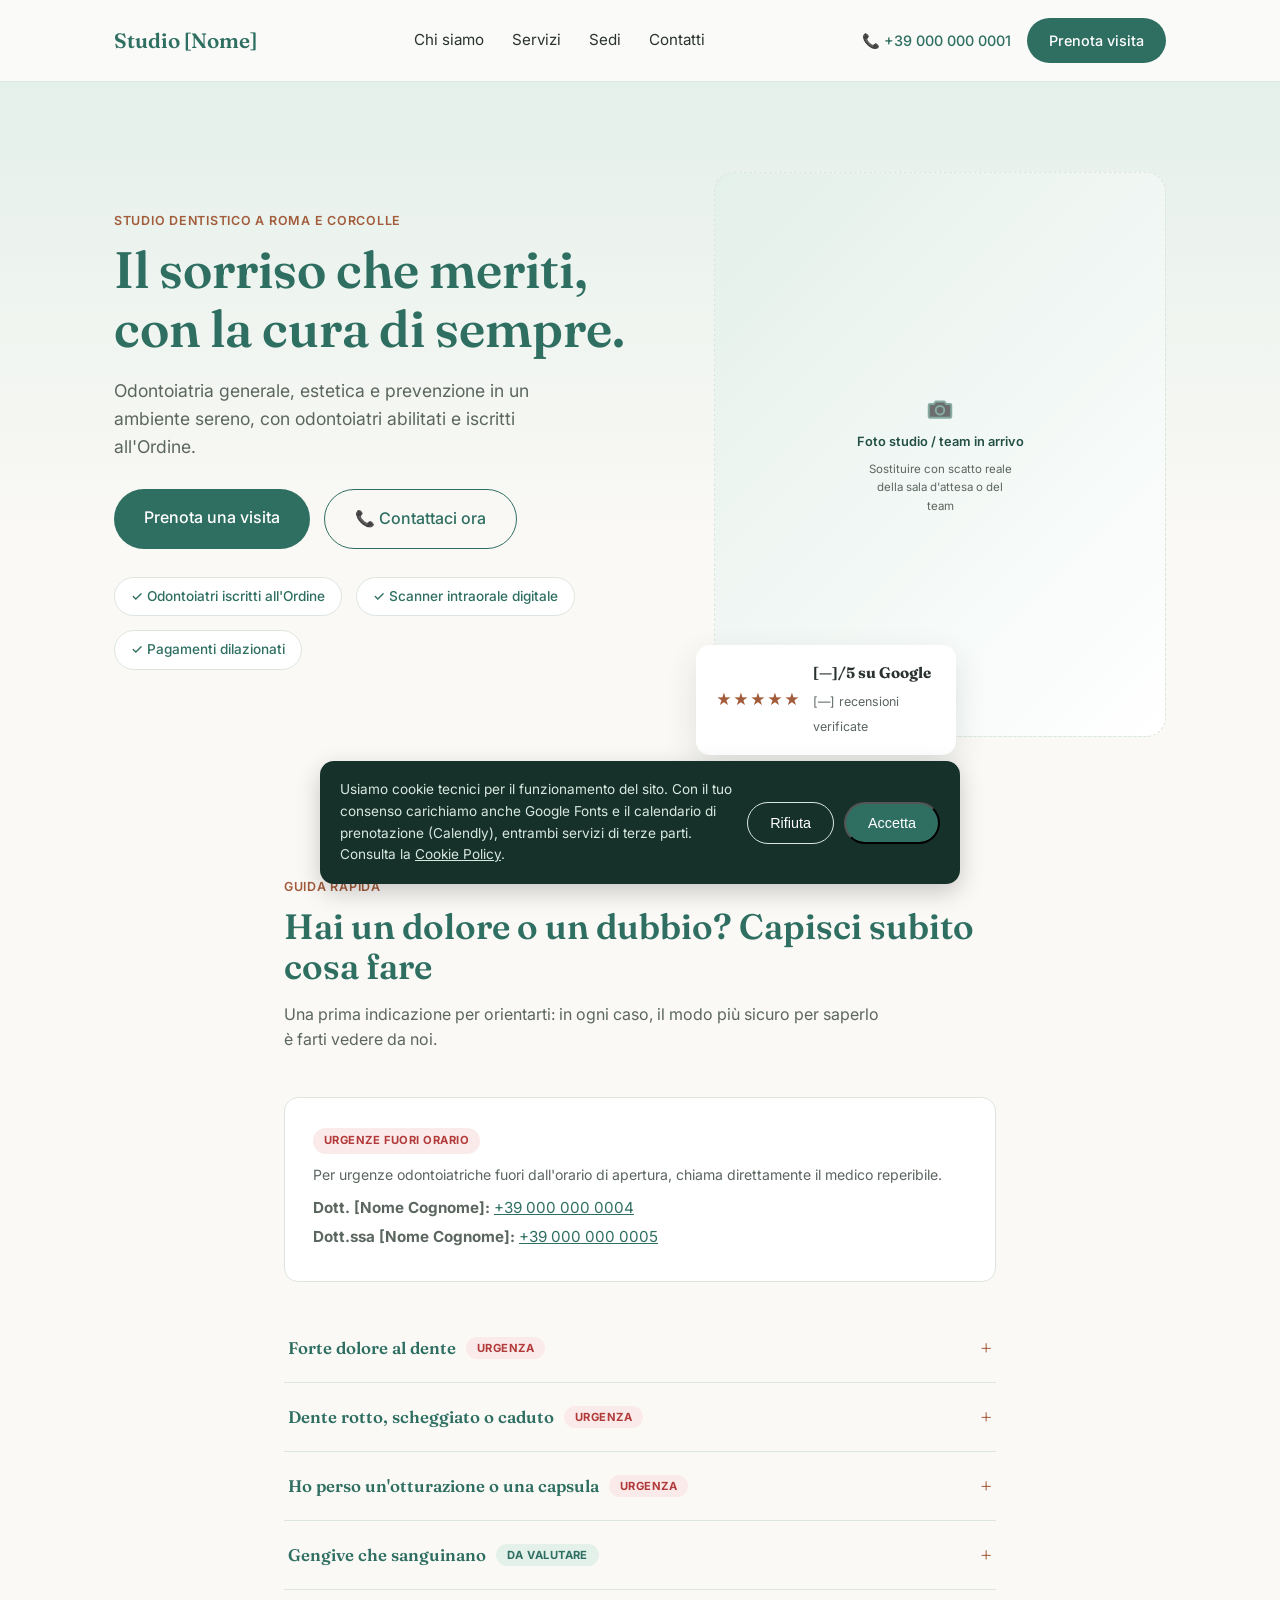
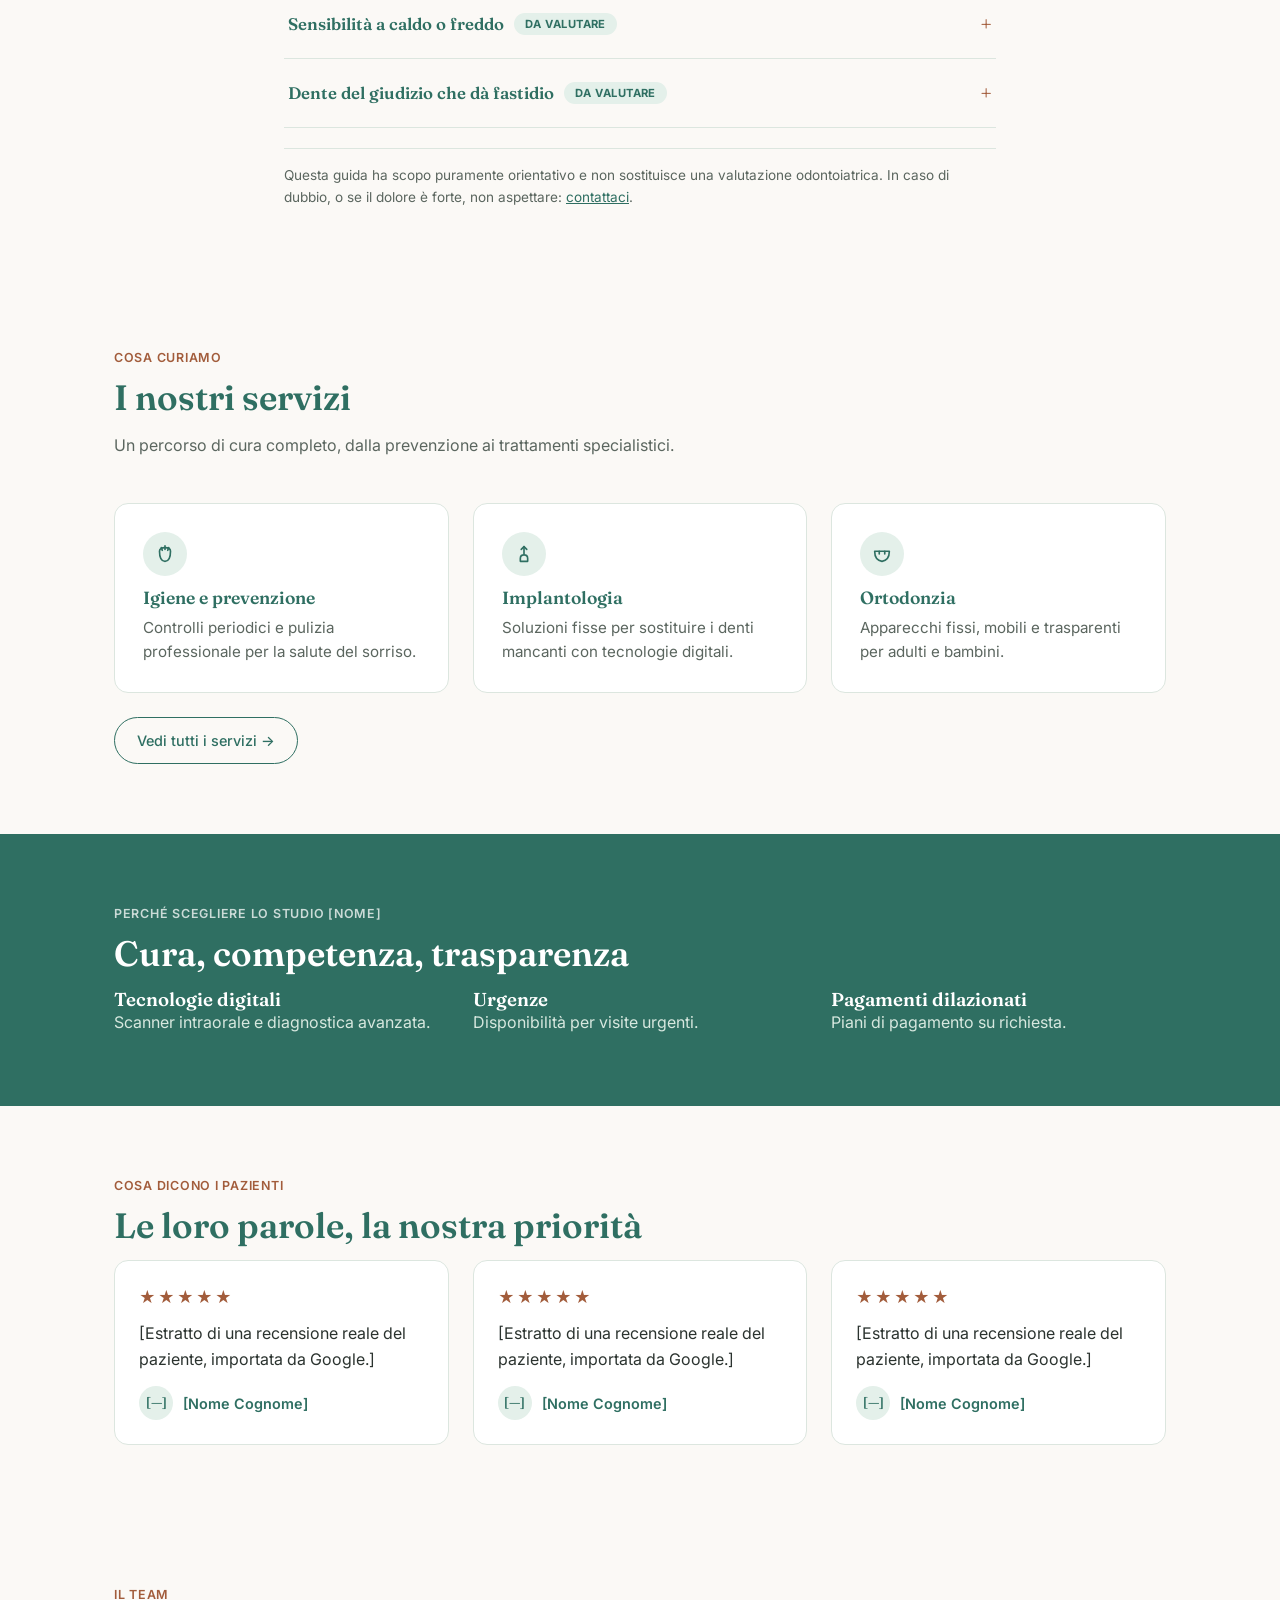
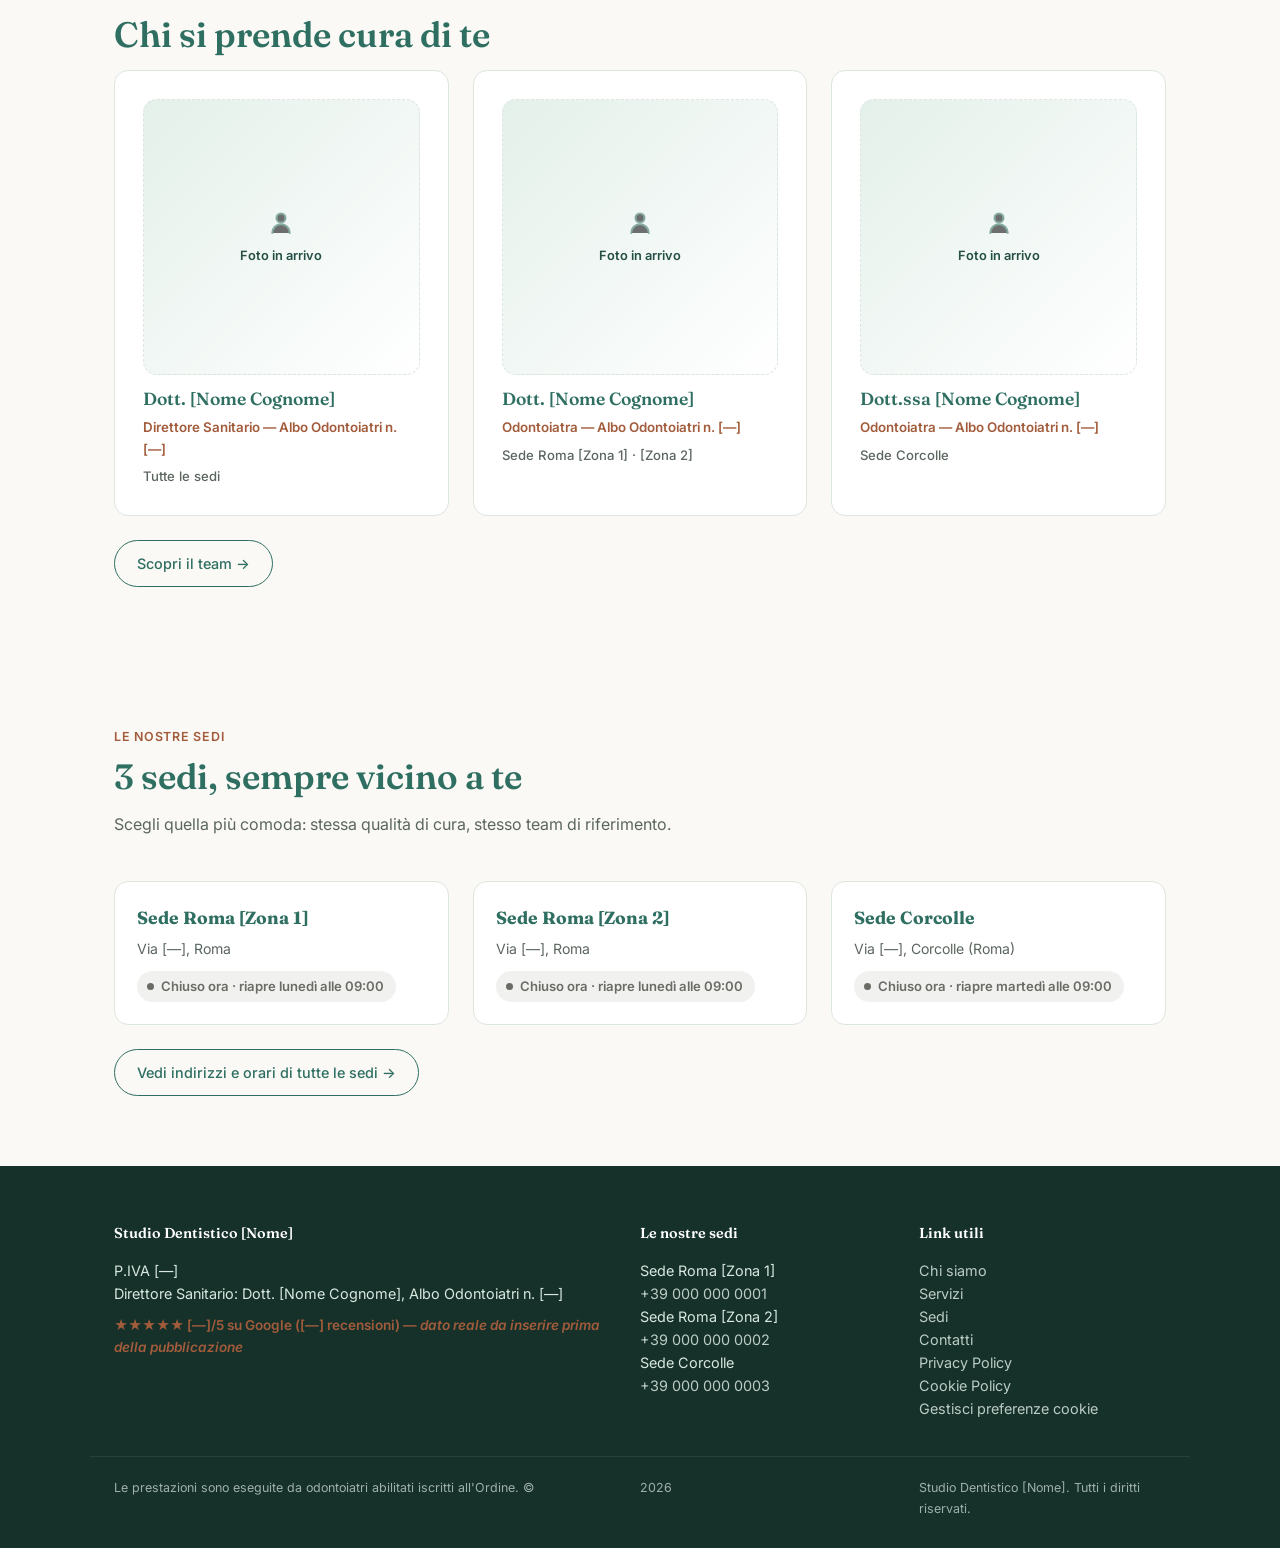
==== commit 7d638310: "AGG Grafica" ====
--- a/index.html
+++ b/index.html
@@ -32,58 +32,38 @@
 <div id="site-header"></div>
 
 <main id="main">
-<section class="hero">
+<section class="hero hero-split">
   <div class="arc"></div>
-  <div class="wrap hero-single">
-    <div class="eyebrow">Studio dentistico a [Città]</div>
-    <h1>Il sorriso che meriti, con la cura di sempre.</h1>
-    <p>Odontoiatria generale, estetica e prevenzione in un ambiente sereno, con odontoiatri abilitati e iscritti all'Ordine.</p>
-    <div class="hero-cta-row">
-      <a class="btn btn-lg" href="contatti.html">Prenota una visita</a>
-      <a class="btn-ghost btn btn-lg" href="tel:+39000000000">📞 Contattaci ora</a>
-    </div>
-    <div class="badge-row">
-      <span class="badge">✓ Odontoiatri iscritti all'Ordine</span>
-      <span class="badge">✓ Scanner intraorale digitale</span>
-      <span class="badge">✓ Pagamenti dilazionati</span>
-    </div>
-  </div>
-</section>
-
-<section>
-  <div class="wrap">
-    <div class="eyebrow">Cosa curiamo</div>
-    <h2 class="section-title">I nostri servizi</h2>
-    <p class="section-intro">Un percorso di cura completo, dalla prevenzione ai trattamenti specialistici.</p>
-    <div class="grid-3">
-      <div class="card">
-        <div class="icon-dot">Ig</div>
-        <h3>Igiene e prevenzione</h3>
-        <p>Controlli periodici e pulizia professionale per la salute del sorriso.</p>
-      </div>
-      <div class="card">
-        <div class="icon-dot">Im</div>
-        <h3>Implantologia</h3>
-        <p>Soluzioni fisse per sostituire i denti mancanti con tecnologie digitali.</p>
-      </div>
-      <div class="card">
-        <div class="icon-dot">Or</div>
-        <h3>Ortodonzia</h3>
-        <p>Apparecchi fissi, mobili e trasparenti per adulti e bambini.</p>
-      </div>
-    </div>
-    <p style="margin-top:24px"><a href="servizi.html" class="btn btn-ghost">Vedi tutti i servizi →</a></p>
-  </div>
-</section>
-
-<section class="stripe">
-  <div class="wrap">
-    <div class="eyebrow">Perché scegliere lo Studio [Nome]</div>
-    <h2 class="section-title">Cura, competenza, trasparenza</h2>
-    <div class="grid-3">
-      <div><h3 style="color:#fff">Tecnologie digitali</h3><p style="color:#D7E8DF">Scanner intraorale e diagnostica avanzata.</p></div>
-      <div><h3 style="color:#fff">Urgenze</h3><p style="color:#D7E8DF">Disponibilità per visite urgenti.</p></div>
-      <div><h3 style="color:#fff">Pagamenti dilazionati</h3><p style="color:#D7E8DF">Piani di pagamento su richiesta.</p></div>
+  <div class="wrap">
+    <div>
+      <div class="eyebrow">Studio dentistico a [Città]</div>
+      <h1>Il sorriso che meriti, con la cura di sempre.</h1>
+      <p>Odontoiatria generale, estetica e prevenzione in un ambiente sereno, con odontoiatri abilitati e iscritti all'Ordine.</p>
+      <div class="hero-cta-row">
+        <a class="btn btn-lg" href="contatti.html">Prenota una visita</a>
+        <a class="btn-ghost btn btn-lg" href="tel:+39000000000">📞 Contattaci ora</a>
+      </div>
+      <div class="badge-row">
+        <span class="badge">✓ Odontoiatri iscritti all'Ordine</span>
+        <span class="badge">✓ Scanner intraorale digitale</span>
+        <span class="badge">✓ Pagamenti dilazionati</span>
+      </div>
+    </div>
+    <div class="hero-media">
+      <!-- TODO: sostituire con <img src="img/studio-ingresso.jpg" alt="Sala d'attesa dello Studio [Nome]" loading="eager"> -->
+      <div class="media-slot">
+        <svg viewBox="0 0 24 24" xmlns="http://www.w3.org/2000/svg"><path d="M4 8h3l1.5-2h7L17 8h3a1 1 0 0 1 1 1v9a1 1 0 0 1-1 1H4a1 1 0 0 1-1-1V9a1 1 0 0 1 1-1z" stroke="currentColor" stroke-width="1.6" stroke-linejoin="round"/><circle cx="12" cy="13" r="3.4" stroke="currentColor" stroke-width="1.6"/></svg>
+        <span class="media-slot-label">Foto studio / team in arrivo</span>
+        <span class="media-slot-sub">Sostituire con scatto reale della sala d'attesa o del team</span>
+      </div>
+      <!-- TODO: valorizzare con dato reale (stelle Google + numero recensioni) -->
+      <div class="trust-float">
+        <span class="stars">★★★★★</span>
+        <div>
+          <strong>[—]/5 su Google</strong>
+          <span>[—] recensioni verificate</span>
+        </div>
+      </div>
     </div>
   </div>
 </section>
@@ -156,23 +136,70 @@
 
 <section>
   <div class="wrap">
+    <div class="eyebrow">Cosa curiamo</div>
+    <h2 class="section-title">I nostri servizi</h2>
+    <p class="section-intro">Un percorso di cura completo, dalla prevenzione ai trattamenti specialistici.</p>
+    <div class="grid-3">
+      <div class="card">
+        <div class="icon-dot"><svg viewBox="0 0 24 24"><path d="M12 3v4M8 5l1 3M16 5l-1 3" stroke-linecap="round"/><path d="M6 9c0 6 2 11 6 11s6-5 6-11c0-2.5-2.5-4-6-4S6 6.5 6 9z"/></svg></div>
+        <h3>Igiene e prevenzione</h3>
+        <p>Controlli periodici e pulizia professionale per la salute del sorriso.</p>
+      </div>
+      <div class="card">
+        <div class="icon-dot"><svg viewBox="0 0 24 24"><path d="M12 4v9M12 13c-3 0-4 2-4 4v3h8v-3c0-2-1-4-4-4z" stroke-linecap="round" stroke-linejoin="round"/><path d="M9 7l3-3 3 3" stroke-linecap="round" stroke-linejoin="round"/></svg></div>
+        <h3>Implantologia</h3>
+        <p>Soluzioni fisse per sostituire i denti mancanti con tecnologie digitali.</p>
+      </div>
+      <div class="card">
+        <div class="icon-dot"><svg viewBox="0 0 24 24"><path d="M4 9h16M4 9c0 6 2 10 8 11 6-1 8-5 8-11" stroke-linecap="round" stroke-linejoin="round"/><path d="M9 9v3M15 9v3" stroke-linecap="round"/></svg></div>
+        <h3>Ortodonzia</h3>
+        <p>Apparecchi fissi, mobili e trasparenti per adulti e bambini.</p>
+      </div>
+    </div>
+    <p style="margin-top:24px"><a href="servizi.html" class="btn btn-ghost">Vedi tutti i servizi →</a></p>
+  </div>
+</section>
+
+<section class="stripe">
+  <div class="wrap">
+    <div class="eyebrow">Perché scegliere lo Studio [Nome]</div>
+    <h2 class="section-title">Cura, competenza, trasparenza</h2>
+    <div class="grid-3">
+      <div><h3 style="color:#fff">Tecnologie digitali</h3><p style="color:#D7E8DF">Scanner intraorale e diagnostica avanzata.</p></div>
+      <div><h3 style="color:#fff">Urgenze</h3><p style="color:#D7E8DF">Disponibilità per visite urgenti.</p></div>
+      <div><h3 style="color:#fff">Pagamenti dilazionati</h3><p style="color:#D7E8DF">Piani di pagamento su richiesta.</p></div>
+    </div>
+  </div>
+</section>
+
+<section>
+  <div class="wrap">
     <div class="eyebrow">Cosa dicono i pazienti</div>
     <h2 class="section-title">Le loro parole, la nostra priorità</h2>
     <div class="grid-3">
       <div class="review-card">
         <div class="review-stars">★★★★★</div>
         <p>[Estratto di una recensione reale del paziente, importata da Google.]</p>
-        <div class="review-name">[Nome Cognome]</div>
+        <div class="review-who">
+          <div class="review-avatar">[—]</div>
+          <div class="review-name">[Nome Cognome]</div>
+        </div>
       </div>
       <div class="review-card">
         <div class="review-stars">★★★★★</div>
         <p>[Estratto di una recensione reale del paziente, importata da Google.]</p>
-        <div class="review-name">[Nome Cognome]</div>
+        <div class="review-who">
+          <div class="review-avatar">[—]</div>
+          <div class="review-name">[Nome Cognome]</div>
+        </div>
       </div>
       <div class="review-card">
         <div class="review-stars">★★★★★</div>
         <p>[Estratto di una recensione reale del paziente, importata da Google.]</p>
-        <div class="review-name">[Nome Cognome]</div>
+        <div class="review-who">
+          <div class="review-avatar">[—]</div>
+          <div class="review-name">[Nome Cognome]</div>
+        </div>
       </div>
     </div>
   </div>
@@ -184,9 +211,32 @@
     <h2 class="section-title">Chi si prende cura di te</h2>
     <div class="grid-3">
       <div class="card team-card">
-        <img src="img/dottore-1.jpg" alt="Dott. [Nome Cognome]" loading="lazy">
+        <!-- TODO: <img src="img/dottore-1.jpg" alt="Dott. [Nome Cognome]" loading="lazy"> -->
+        <div class="media-slot" style="aspect-ratio:1/1;margin-bottom:14px">
+          <svg viewBox="0 0 24 24" xmlns="http://www.w3.org/2000/svg"><circle cx="12" cy="8" r="3.6" stroke="currentColor" stroke-width="1.6"/><path d="M5 20c0-3.9 3.1-7 7-7s7 3.1 7 7" stroke="currentColor" stroke-width="1.6" stroke-linecap="round"/></svg>
+          <span class="media-slot-label">Foto in arrivo</span>
+        </div>
         <h3>Dott. [Nome Cognome]</h3>
         <small>Direttore Sanitario — Albo Odontoiatri n. [—]</small>
+        <div class="team-sede">Tutte le sedi</div>
+      </div>
+      <div class="card team-card">
+        <div class="media-slot" style="aspect-ratio:1/1;margin-bottom:14px">
+          <svg viewBox="0 0 24 24" xmlns="http://www.w3.org/2000/svg"><circle cx="12" cy="8" r="3.6" stroke="currentColor" stroke-width="1.6"/><path d="M5 20c0-3.9 3.1-7 7-7s7 3.1 7 7" stroke="currentColor" stroke-width="1.6" stroke-linecap="round"/></svg>
+          <span class="media-slot-label">Foto in arrivo</span>
+        </div>
+        <h3>Dott. [Nome Cognome]</h3>
+        <small>Odontoiatra — Albo Odontoiatri n. [—]</small>
+        <div class="team-sede">Sede Roma [Zona 1] · [Zona 2]</div>
+      </div>
+      <div class="card team-card">
+        <div class="media-slot" style="aspect-ratio:1/1;margin-bottom:14px">
+          <svg viewBox="0 0 24 24" xmlns="http://www.w3.org/2000/svg"><circle cx="12" cy="8" r="3.6" stroke="currentColor" stroke-width="1.6"/><path d="M5 20c0-3.9 3.1-7 7-7s7 3.1 7 7" stroke="currentColor" stroke-width="1.6" stroke-linecap="round"/></svg>
+          <span class="media-slot-label">Foto in arrivo</span>
+        </div>
+        <h3>Dott.ssa [Nome Cognome]</h3>
+        <small>Odontoiatra — Albo Odontoiatri n. [—]</small>
+        <div class="team-sede">Sede Corcolle</div>
       </div>
     </div>
     <p style="margin-top:24px"><a href="chi-siamo.html" class="btn btn-ghost">Scopri il team →</a></p>
--- a/css/style.css
+++ b/css/style.css
@@ -47,6 +47,30 @@
 .hero-cta-row{display:flex;gap:14px;justify-content:center;flex-wrap:wrap;margin-bottom:26px}
 .hero-single .badge-row{justify-content:center}
 
+/* hero CON foto: da usare non appena sono disponibili scatti reali dello
+   studio/team. Struttura pronta, basta sostituire .media-slot con <img>. */
+.hero-split .wrap{text-align:left}
+.hero-split .hero-cta-row{justify-content:flex-start}
+.hero-split .badge-row{justify-content:flex-start}
+.hero-media{position:relative}
+.hero-media .media-slot{aspect-ratio:4/5;border-radius:20px}
+.trust-float{position:absolute;left:-18px;bottom:-18px;background:#fff;border-radius:var(--radius);box-shadow:var(--shadow-lg);padding:16px 20px;display:flex;align-items:center;gap:12px;max-width:260px}
+.trust-float .stars{color:var(--gold);letter-spacing:1px;font-size:.95rem;line-height:1}
+.trust-float strong{display:block;font-family:'Fraunces',serif;color:var(--ink);font-size:.95rem;margin-bottom:2px}
+.trust-float span{font-size:.78rem;color:var(--ink-soft)}
+@media(max-width:820px){
+  .trust-float{position:static;margin-top:-40px;margin-left:16px;margin-right:16px;max-width:none}
+}
+
+/* placeholder media: sostituisce .img-placeholder dove serve un rettangolo
+   "in attesa di contenuto" che non sembri un errore di caricamento ma un
+   posto riservato e riconoscibile — icona fotocamera/video + etichetta. */
+.media-slot{background:linear-gradient(135deg,var(--mint) 0%,#fff 100%);border:1.5px dashed var(--line);color:var(--teal);border-radius:var(--radius);display:flex;flex-direction:column;align-items:center;justify-content:center;gap:8px;text-align:center;padding:24px;min-height:220px}
+.media-slot svg{width:30px;height:30px;opacity:.55}
+.media-slot .media-slot-label{font-size:.8rem;font-weight:600;color:var(--teal-dark)}
+.media-slot .media-slot-sub{font-size:.72rem;color:var(--ink-soft);max-width:22ch}
+.video-slot{aspect-ratio:16/9;min-height:0}
+
 /* sections */
 section{padding:70px 24px}
 .eyebrow{color:var(--gold);font-weight:600;letter-spacing:.06em;text-transform:uppercase;font-size:.78rem;margin-bottom:10px}
@@ -60,6 +84,11 @@
 .card h3{font-size:1.1rem;color:var(--teal);margin:12px 0 8px}
 .card p{color:var(--ink-soft);font-size:.95rem}
 .icon-dot{width:44px;height:44px;border-radius:50%;background:var(--mint);color:var(--teal);display:flex;align-items:center;justify-content:center;font-family:'Fraunces',serif;font-weight:600}
+.icon-dot svg{width:22px;height:22px;stroke:var(--teal);fill:none;stroke-width:1.8}
+
+/* team: griglia pensata per più medici/sedi, non un solo profilo isolato */
+.team-card small{display:block;margin-top:2px}
+.team-card .team-sede{color:var(--ink-soft);font-weight:500;font-size:.82rem;margin-top:6px}
 
 .stripe{background:var(--teal);color:#fff}
 .stripe .section-title,.stripe .eyebrow{color:#fff}
@@ -103,6 +132,9 @@
 .review-card{background:#fff;border:1px solid var(--line);border-radius:var(--radius);padding:24px}
 .review-stars{color:var(--gold);letter-spacing:2px;margin-bottom:10px}
 .review-name{margin-top:14px;font-weight:600;color:var(--teal);font-size:.9rem}
+.review-who{display:flex;align-items:center;gap:10px;margin-top:14px}
+.review-avatar{width:34px;height:34px;border-radius:50%;background:var(--mint);color:var(--teal);display:flex;align-items:center;justify-content:center;font-family:'Fraunces',serif;font-weight:600;font-size:.85rem;flex-shrink:0}
+.review-who .review-name{margin-top:0}
 
 /* FAQ accordion */
 .faq-item{border-bottom:1px solid var(--line)}
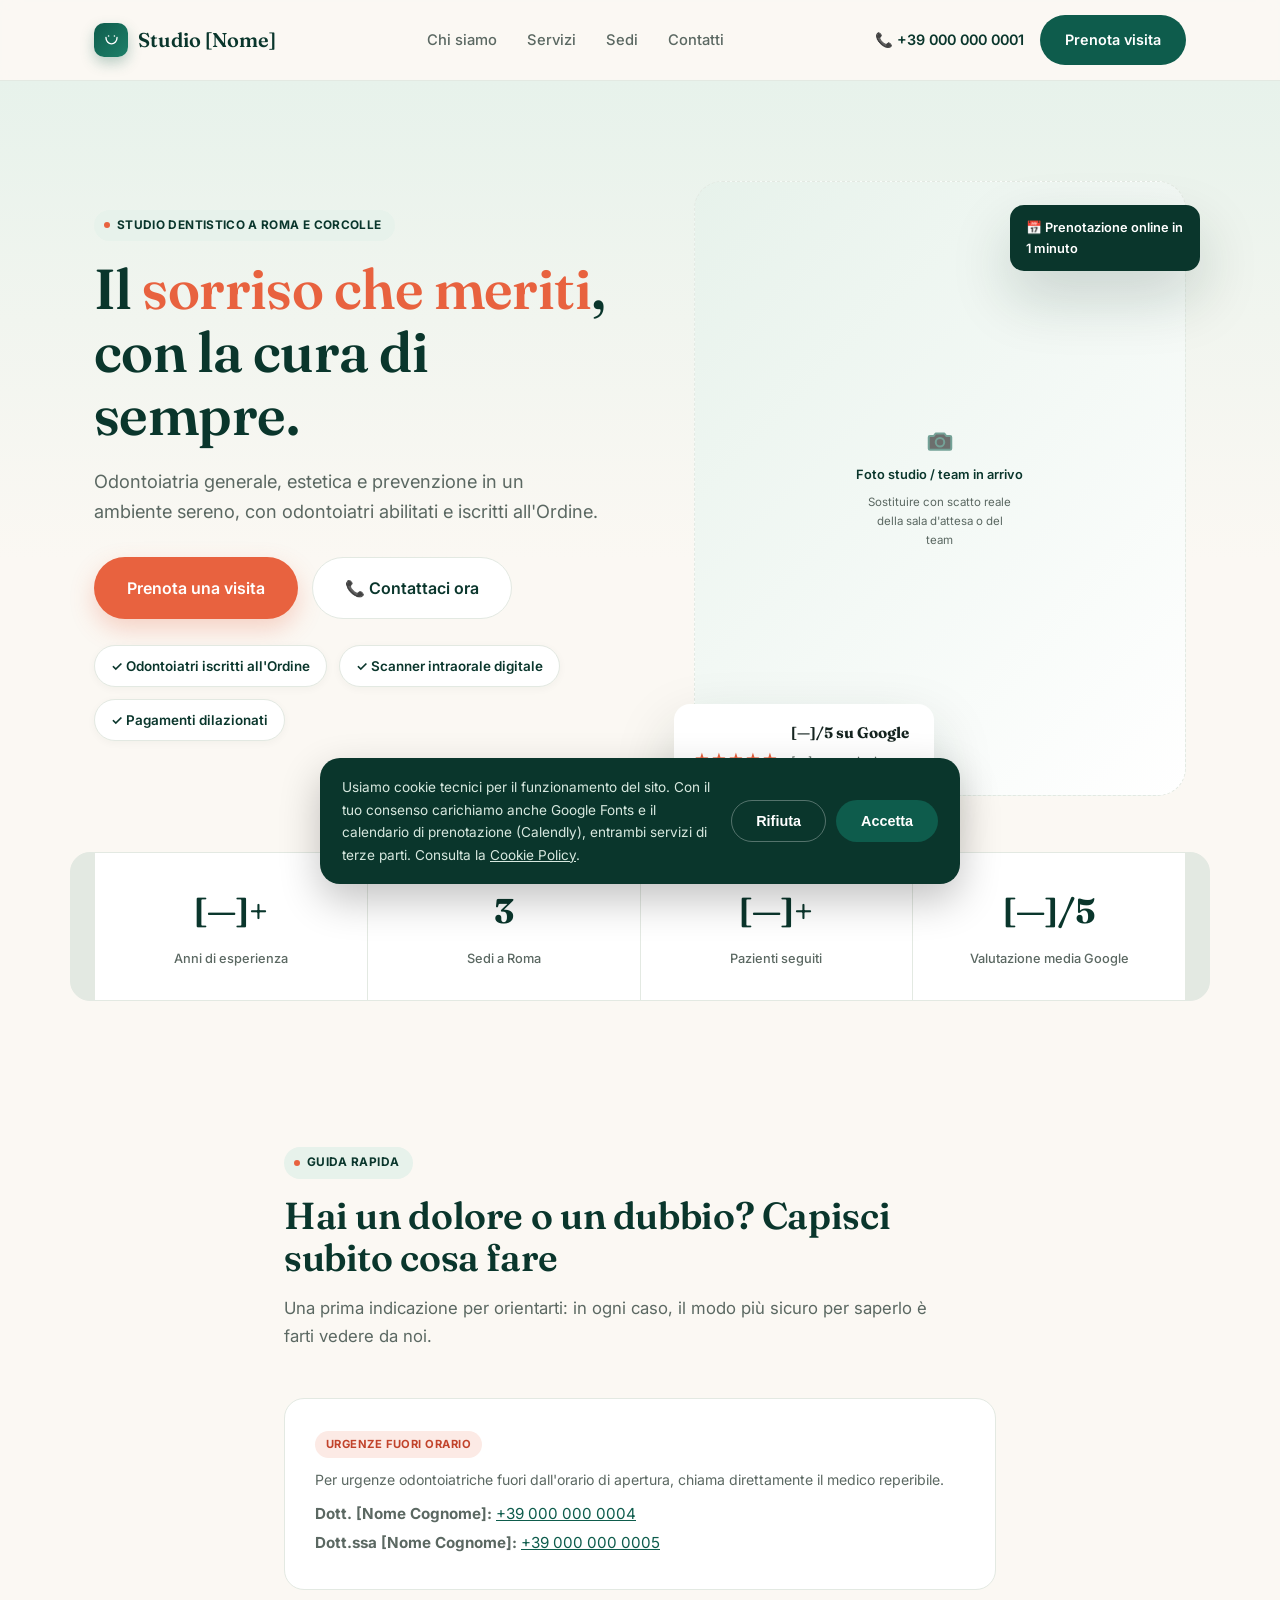
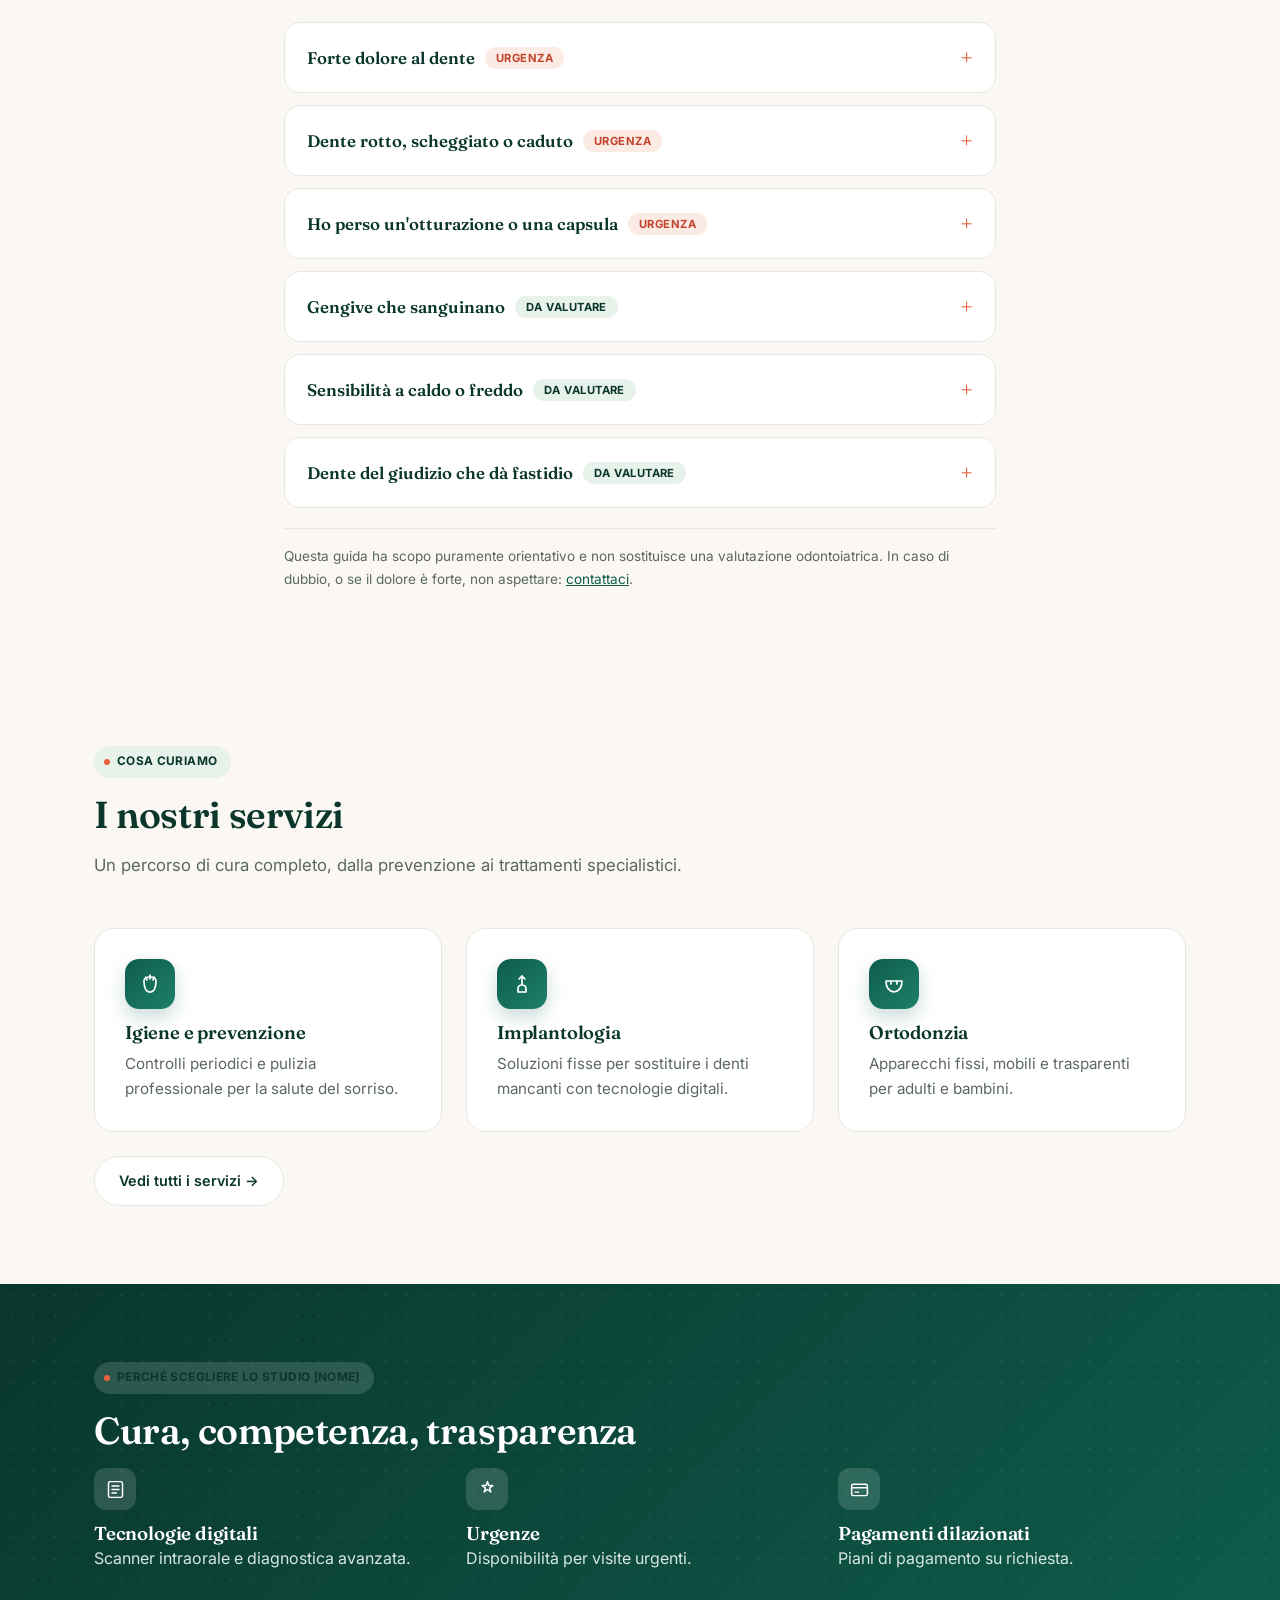
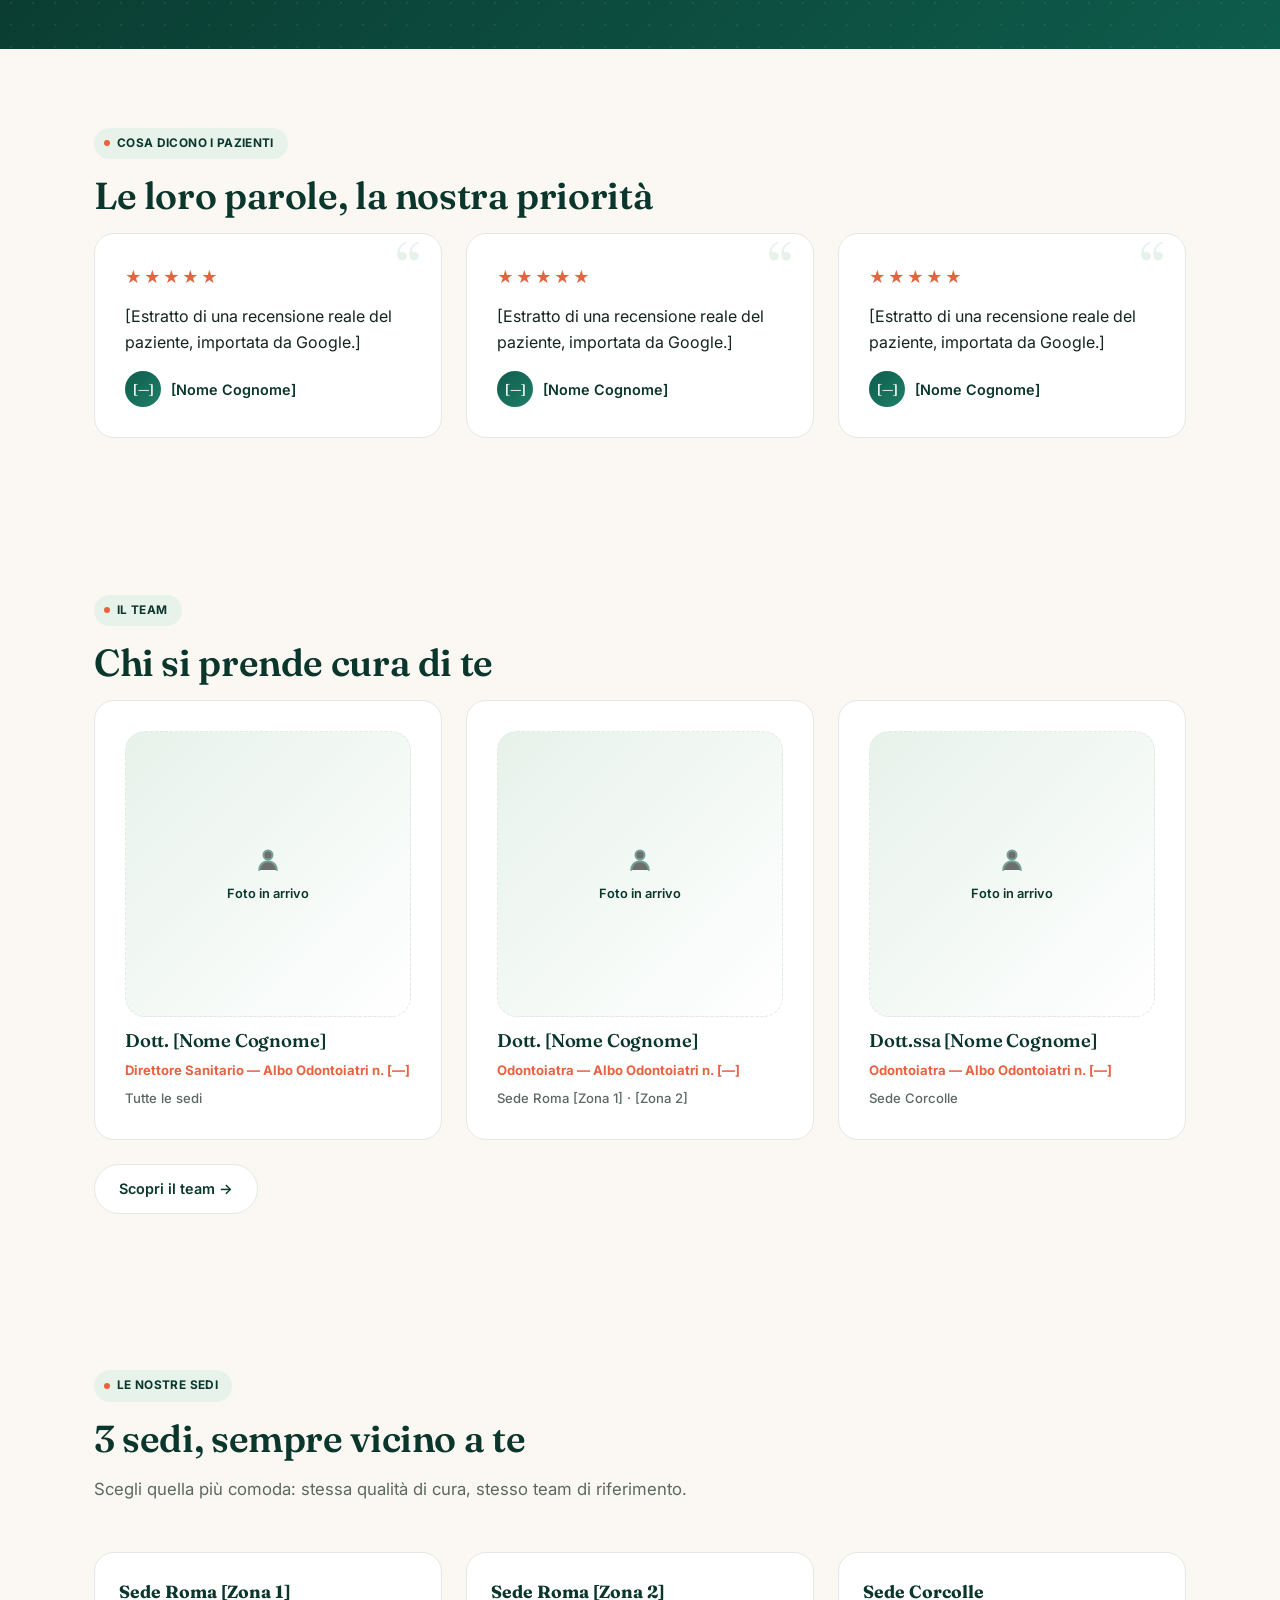
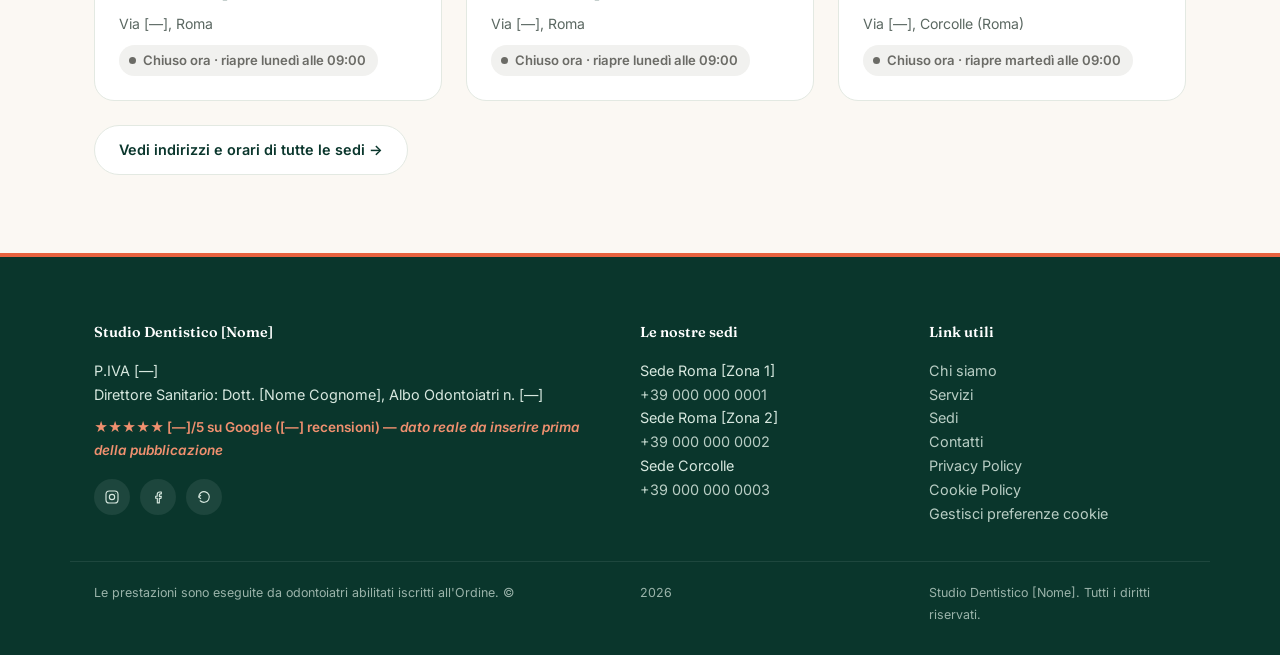
==== commit 0190e2ec: "Agg grafico" ====
--- a/index.html
+++ b/index.html
@@ -37,10 +37,10 @@
   <div class="wrap">
     <div>
       <div class="eyebrow">Studio dentistico a [Città]</div>
-      <h1>Il sorriso che meriti, con la cura di sempre.</h1>
+      <h1>Il <em>sorriso che meriti</em>, con la cura di sempre.</h1>
       <p>Odontoiatria generale, estetica e prevenzione in un ambiente sereno, con odontoiatri abilitati e iscritti all'Ordine.</p>
       <div class="hero-cta-row">
-        <a class="btn btn-lg" href="contatti.html">Prenota una visita</a>
+        <a class="btn btn-lg btn-accent" href="contatti.html">Prenota una visita</a>
         <a class="btn-ghost btn btn-lg" href="tel:+39000000000">📞 Contattaci ora</a>
       </div>
       <div class="badge-row">
@@ -64,12 +64,22 @@
           <span>[—] recensioni verificate</span>
         </div>
       </div>
-    </div>
-  </div>
-</section>
-
-<section>
-  <div class="wrap" style="max-width:760px">
+      <div class="float-chip">📅 Prenotazione online in 1 minuto</div>
+    </div>
+  </div>
+</section>
+
+<section class="stat-bar">
+  <div class="wrap stat-bar-grid reveal">
+    <div class="stat"><strong>[—]+</strong><span>Anni di esperienza</span></div>
+    <div class="stat"><strong>3</strong><span>Sedi a Roma</span></div>
+    <div class="stat"><strong>[—]+</strong><span>Pazienti seguiti</span></div>
+    <div class="stat"><strong>[—]/5</strong><span>Valutazione media Google</span></div>
+  </div>
+</section>
+
+<section>
+  <div class="wrap reveal" style="max-width:760px">
     <div class="eyebrow">Guida rapida</div>
     <h2 class="section-title">Hai un dolore o un dubbio? Capisci subito cosa fare</h2>
     <p class="section-intro">Una prima indicazione per orientarti: in ogni caso, il modo più sicuro per saperlo è farti vedere da noi.</p>
@@ -135,7 +145,7 @@
 </section>
 
 <section>
-  <div class="wrap">
+  <div class="wrap reveal">
     <div class="eyebrow">Cosa curiamo</div>
     <h2 class="section-title">I nostri servizi</h2>
     <p class="section-intro">Un percorso di cura completo, dalla prevenzione ai trattamenti specialistici.</p>
@@ -161,19 +171,28 @@
 </section>
 
 <section class="stripe">
-  <div class="wrap">
+  <div class="wrap reveal">
     <div class="eyebrow">Perché scegliere lo Studio [Nome]</div>
     <h2 class="section-title">Cura, competenza, trasparenza</h2>
     <div class="grid-3">
-      <div><h3 style="color:#fff">Tecnologie digitali</h3><p style="color:#D7E8DF">Scanner intraorale e diagnostica avanzata.</p></div>
-      <div><h3 style="color:#fff">Urgenze</h3><p style="color:#D7E8DF">Disponibilità per visite urgenti.</p></div>
-      <div><h3 style="color:#fff">Pagamenti dilazionati</h3><p style="color:#D7E8DF">Piani di pagamento su richiesta.</p></div>
-    </div>
-  </div>
-</section>
-
-<section>
-  <div class="wrap">
+      <div>
+        <div class="feature-icon"><svg viewBox="0 0 24 24"><rect x="4" y="3" width="16" height="18" rx="2" stroke-linejoin="round"/><path d="M8 8h8M8 12h8M8 16h5" stroke-linecap="round"/></svg></div>
+        <h3 style="color:#fff">Tecnologie digitali</h3><p style="color:#D7E8DF">Scanner intraorale e diagnostica avanzata.</p>
+      </div>
+      <div>
+        <div class="feature-icon"><svg viewBox="0 0 24 24"><path d="M12 3l1.5 4.5H18l-3.6 2.8 1.4 4.5-3.8-2.8-3.8 2.8 1.4-4.5L6 7.5h4.5L12 3z" stroke-linejoin="round"/></svg></div>
+        <h3 style="color:#fff">Urgenze</h3><p style="color:#D7E8DF">Disponibilità per visite urgenti.</p>
+      </div>
+      <div>
+        <div class="feature-icon"><svg viewBox="0 0 24 24"><rect x="3" y="6" width="18" height="13" rx="2" stroke-linejoin="round"/><path d="M3 10h18" /><path d="M7 15h4" stroke-linecap="round"/></svg></div>
+        <h3 style="color:#fff">Pagamenti dilazionati</h3><p style="color:#D7E8DF">Piani di pagamento su richiesta.</p>
+      </div>
+    </div>
+  </div>
+</section>
+
+<section>
+  <div class="wrap reveal">
     <div class="eyebrow">Cosa dicono i pazienti</div>
     <h2 class="section-title">Le loro parole, la nostra priorità</h2>
     <div class="grid-3">
@@ -206,7 +225,7 @@
 </section>
 
 <section>
-  <div class="wrap">
+  <div class="wrap reveal">
     <div class="eyebrow">Il team</div>
     <h2 class="section-title">Chi si prende cura di te</h2>
     <div class="grid-3">
@@ -244,7 +263,7 @@
 </section>
 
 <section>
-  <div class="wrap">
+  <div class="wrap reveal">
     <div class="eyebrow">Le nostre sedi</div>
     <h2 class="section-title">3 sedi, sempre vicino a te</h2>
     <p class="section-intro">Scegli quella più comoda: stessa qualità di cura, stesso team di riferimento.</p>
--- a/css/style.css
+++ b/css/style.css
@@ -3,68 +3,96 @@
    un @import costringe il browser a scaricare questo CSS, scoprire
    l'import e SOLO DOPO iniziare a scaricare il font, in serie invece
    che in parallelo — un intero round-trip di rete perso ad ogni load. */
+
+/* ============================================================
+   DESIGN SYSTEM — rework grafico
+   Stessi nomi di variabile di prima (--teal, --gold, --mint...)
+   così tutti gli style inline già presenti nelle pagine HTML
+   continuano a funzionare senza modifiche: cambia solo la palette.
+   --gold è ora un corallo/terracotta acceso (accento), non più oro.
+   ============================================================ */
 :root{
-  --teal:#2F6F62;
-  --teal-dark:#234F45;
-  --mint:#E4F0EA;
-  --paper:#FBF9F6;
-  --ink:#2B332F;
-  --ink-soft:#5B665F;
-  --gold:#A25C3B;
-  --line:#DCE6DF;
-  --radius:14px;
-  --shadow:0 4px 16px rgba(15,44,41,.08);
-  --shadow-lg:0 12px 32px rgba(15,44,41,.12);
+  --teal:#0E5C4C;
+  --teal-light:#1E8069;
+  --teal-dark:#0A362C;
+  --mint:#E7F2EB;
+  --paper:#FBF8F3;
+  --ink:#152420;
+  --ink-soft:#5B6862;
+  --gold:#E8623F;
+  --gold-dark:#C94D2E;
+  --line:#E3E9E2;
+  --radius:20px;
+  --radius-sm:12px;
+  --shadow:0 10px 28px rgba(13,44,36,.10);
+  --shadow-lg:0 26px 60px rgba(13,44,36,.18);
 }
 *{box-sizing:border-box;margin:0;padding:0}
-body{font-family:'Inter',sans-serif;color:var(--ink);background:var(--paper);line-height:1.6}
-h1,h2,h3{font-family:'Fraunces',serif;font-weight:600;line-height:1.15}
+html{scroll-behavior:smooth}
+body{font-family:'Inter',sans-serif;color:var(--ink);background:var(--paper);line-height:1.65;-webkit-font-smoothing:antialiased}
+h1,h2,h3{font-family:'Fraunces',serif;font-weight:600;line-height:1.12;letter-spacing:-.01em}
 a{color:inherit;text-decoration:none}
 img{max-width:100%;display:block;border-radius:var(--radius)}
-.wrap{max-width:1100px;margin:0 auto;padding:0 24px}
+.wrap{max-width:1140px;margin:0 auto;padding:0 24px}
+::selection{background:var(--gold);color:#fff}
 
 /* header */
-header{position:sticky;top:0;background:rgba(250,250,248,.92);backdrop-filter:blur(6px);border-bottom:1px solid var(--line);z-index:10}
-.nav{display:flex;align-items:center;justify-content:space-between;padding:18px 24px}
-.logo{font-family:'Fraunces',serif;font-weight:600;font-size:1.3rem;color:var(--teal)}
-.menu{display:flex;gap:28px;list-style:none;font-size:.95rem}
-.menu a:hover{color:var(--teal)}
-.btn{background:var(--teal);color:#fff;padding:11px 22px;border-radius:999px;font-size:.9rem;font-weight:500;display:inline-block;transition:background .2s,box-shadow .2s,transform .2s}
-.btn:hover{background:var(--teal-dark);box-shadow:var(--shadow);transform:translateY(-1px)}
-.btn-ghost{border:1px solid var(--teal);color:var(--teal);background:none}
-.btn-ghost:hover{background:var(--mint);transform:translateY(-1px)}
-.btn-lg{padding:16px 30px;font-size:1rem}
+header{position:sticky;top:0;background:rgba(251,248,243,.82);backdrop-filter:blur(10px) saturate(1.3);-webkit-backdrop-filter:blur(10px) saturate(1.3);border-bottom:1px solid var(--line);z-index:40}
+.nav{display:flex;align-items:center;justify-content:space-between;padding:15px 24px;gap:20px}
+.logo{display:flex;align-items:center;gap:10px;font-family:'Fraunces',serif;font-weight:600;font-size:1.25rem;color:var(--teal-dark)}
+.logo-mark{width:34px;height:34px;border-radius:10px;background:linear-gradient(135deg,var(--teal) 0%,var(--teal-light) 100%);display:flex;align-items:center;justify-content:center;flex-shrink:0;box-shadow:0 6px 14px rgba(14,92,76,.28)}
+.logo-mark svg{width:19px;height:19px;stroke:#fff;fill:none;stroke-width:1.7;stroke-linecap:round;stroke-linejoin:round}
+.menu{display:flex;gap:2px;list-style:none;font-size:.92rem}
+.menu a{padding:9px 14px;border-radius:999px;font-weight:500;color:var(--ink-soft);transition:background .2s,color .2s}
+.menu a:hover{background:var(--mint);color:var(--teal-dark)}
+.menu a.active{color:var(--teal-dark);background:var(--mint);font-weight:600}
+.btn{background:var(--teal);color:#fff;padding:12px 24px;border-radius:999px;font-size:.9rem;font-weight:600;display:inline-flex;align-items:center;gap:8px;transition:background .2s,box-shadow .2s,transform .2s;border:1px solid transparent;cursor:pointer}
+.btn:hover{background:var(--teal-dark);box-shadow:var(--shadow);transform:translateY(-2px)}
+.btn-ghost{border:1.5px solid var(--line);color:var(--teal-dark);background:#fff}
+.btn-ghost:hover{border-color:var(--teal);background:var(--mint);transform:translateY(-2px)}
+.btn-accent{background:var(--gold);box-shadow:0 10px 24px rgba(232,98,63,.26)}
+.btn-accent:hover{background:var(--gold-dark);box-shadow:0 14px 30px rgba(232,98,63,.34)}
+.btn-lg{padding:17px 32px;font-size:1rem}
 
 /* hero */
-.hero{padding:90px 24px 70px;position:relative;overflow:hidden;background:linear-gradient(180deg,var(--mint) 0%,var(--paper) 65%)}
-.hero .wrap{display:grid;grid-template-columns:1.1fr .9fr;gap:48px;align-items:center}
-.hero h1{font-size:clamp(2.2rem,4vw,3.4rem);color:var(--teal);margin-bottom:18px}
-.hero p{font-size:1.1rem;max-width:44ch;margin-bottom:28px;color:var(--ink-soft)}
-.arc{position:absolute;left:50%;top:-180px;transform:translateX(-50%);width:680px;height:680px;border-radius:50%;background:radial-gradient(circle,var(--mint) 0%,rgba(232,243,240,0) 70%);z-index:-1}
-/* hero senza foto: contenuto centrato, il bottone di contatto è il primo elemento a schermo intero */
+.hero{padding:100px 24px 56px;position:relative;overflow:hidden;background:linear-gradient(180deg,var(--mint) 0%,var(--paper) 62%)}
+.hero .wrap{display:grid;grid-template-columns:1.05fr .95fr;gap:56px;align-items:center;position:relative;z-index:1}
+.hero h1{font-size:clamp(2.3rem,4.4vw,3.7rem);color:var(--teal-dark);margin-bottom:20px}
+.hero h1 em{font-style:normal;color:var(--gold)}
+.hero p{font-size:1.14rem;max-width:46ch;margin-bottom:30px;color:var(--ink-soft)}
+.arc{position:absolute;left:8%;top:-220px;width:620px;height:620px;border-radius:50%;background:radial-gradient(circle,rgba(14,92,76,.16) 0%,rgba(14,92,76,0) 70%);z-index:-1;filter:blur(4px)}
+.hero::after{content:'';position:absolute;right:-160px;bottom:-220px;width:520px;height:520px;border-radius:50%;background:radial-gradient(circle,rgba(232,98,63,.14) 0%,rgba(232,98,63,0) 70%);z-index:-1}
+
 .hero-single{display:block;max-width:720px;margin:0 auto;text-align:center}
 .hero-single p{margin-left:auto;margin-right:auto}
 .hero-cta-row{display:flex;gap:14px;justify-content:center;flex-wrap:wrap;margin-bottom:26px}
 .hero-single .badge-row{justify-content:center}
 
-/* hero CON foto: da usare non appena sono disponibili scatti reali dello
-   studio/team. Struttura pronta, basta sostituire .media-slot con <img>. */
 .hero-split .wrap{text-align:left}
 .hero-split .hero-cta-row{justify-content:flex-start}
 .hero-split .badge-row{justify-content:flex-start}
 .hero-media{position:relative}
-.hero-media .media-slot{aspect-ratio:4/5;border-radius:20px}
-.trust-float{position:absolute;left:-18px;bottom:-18px;background:#fff;border-radius:var(--radius);box-shadow:var(--shadow-lg);padding:16px 20px;display:flex;align-items:center;gap:12px;max-width:260px}
+.hero-media .media-slot{aspect-ratio:4/5;border-radius:28px}
+.trust-float{position:absolute;left:-20px;bottom:-20px;background:#fff;border-radius:16px;box-shadow:var(--shadow-lg);padding:16px 20px;display:flex;align-items:center;gap:12px;max-width:260px}
 .trust-float .stars{color:var(--gold);letter-spacing:1px;font-size:.95rem;line-height:1}
 .trust-float strong{display:block;font-family:'Fraunces',serif;color:var(--ink);font-size:.95rem;margin-bottom:2px}
 .trust-float span{font-size:.78rem;color:var(--ink-soft)}
+.float-chip{position:absolute;right:-14px;top:24px;background:var(--teal-dark);color:#fff;border-radius:14px;padding:12px 16px;box-shadow:var(--shadow-lg);font-size:.8rem;font-weight:600;max-width:190px;display:flex;align-items:center;gap:8px}
 @media(max-width:820px){
   .trust-float{position:static;margin-top:-40px;margin-left:16px;margin-right:16px;max-width:none}
-}
-
-/* placeholder media: sostituisce .img-placeholder dove serve un rettangolo
-   "in attesa di contenuto" che non sembri un errore di caricamento ma un
-   posto riservato e riconoscibile — icona fotocamera/video + etichetta. */
+  .float-chip{display:none}
+}
+
+/* stat bar */
+.stat-bar{padding:0 24px 68px}
+.stat-bar-grid{display:grid;grid-template-columns:repeat(4,1fr);gap:1px;background:var(--line);border:1px solid var(--line);border-radius:var(--radius);overflow:hidden}
+.stat{background:#fff;padding:30px 18px;text-align:center}
+.stat strong{display:block;font-family:'Fraunces',serif;font-size:2.15rem;color:var(--teal-dark);margin-bottom:4px}
+.stat span{font-size:.8rem;color:var(--ink-soft);font-weight:500}
+@media(max-width:820px){.stat-bar-grid{grid-template-columns:1fr 1fr}}
+@media(max-width:480px){.stat{padding:24px 14px}}
+
+/* placeholder media */
 .media-slot{background:linear-gradient(135deg,var(--mint) 0%,#fff 100%);border:1.5px dashed var(--line);color:var(--teal);border-radius:var(--radius);display:flex;flex-direction:column;align-items:center;justify-content:center;gap:8px;text-align:center;padding:24px;min-height:220px}
 .media-slot svg{width:30px;height:30px;opacity:.55}
 .media-slot .media-slot-label{font-size:.8rem;font-weight:600;color:var(--teal-dark)}
@@ -72,149 +100,171 @@
 .video-slot{aspect-ratio:16/9;min-height:0}
 
 /* sections */
-section{padding:70px 24px}
-.eyebrow{color:var(--gold);font-weight:600;letter-spacing:.06em;text-transform:uppercase;font-size:.78rem;margin-bottom:10px}
-.section-title{font-size:clamp(1.6rem,3vw,2.2rem);color:var(--teal);margin-bottom:14px}
-.section-intro{max-width:60ch;color:var(--ink-soft);margin-bottom:44px}
+section{padding:78px 24px}
+.eyebrow{display:inline-flex;align-items:center;gap:7px;background:var(--mint);color:var(--teal-dark);font-weight:700;letter-spacing:.03em;text-transform:uppercase;font-size:.74rem;padding:6px 14px 6px 10px;border-radius:999px;margin-bottom:16px}
+.eyebrow::before{content:'';width:6px;height:6px;border-radius:50%;background:var(--gold);flex-shrink:0}
+.stripe .eyebrow{background:rgba(255,255,255,.14)}
+.section-title{font-size:clamp(1.7rem,3.2vw,2.35rem);color:var(--teal-dark);margin-bottom:16px}
+.section-intro{max-width:60ch;color:var(--ink-soft);margin-bottom:48px;font-size:1.05rem}
 
 .grid-3{display:grid;grid-template-columns:repeat(3,1fr);gap:24px}
 .grid-2{display:grid;grid-template-columns:1fr 1fr;gap:24px}
-.card{background:#fff;border:1px solid var(--line);border-radius:var(--radius);padding:28px;transition:box-shadow .25s ease,transform .25s ease}
-.card:hover{box-shadow:var(--shadow);transform:translateY(-3px)}
-.card h3{font-size:1.1rem;color:var(--teal);margin:12px 0 8px}
+.card{background:#fff;border:1px solid var(--line);border-radius:var(--radius);padding:30px;transition:box-shadow .3s ease,transform .3s ease,border-color .3s ease}
+.card:hover{box-shadow:var(--shadow-lg);transform:translateY(-4px);border-color:transparent}
+.card h3{font-size:1.15rem;color:var(--teal-dark);margin:14px 0 8px}
 .card p{color:var(--ink-soft);font-size:.95rem}
-.icon-dot{width:44px;height:44px;border-radius:50%;background:var(--mint);color:var(--teal);display:flex;align-items:center;justify-content:center;font-family:'Fraunces',serif;font-weight:600}
-.icon-dot svg{width:22px;height:22px;stroke:var(--teal);fill:none;stroke-width:1.8}
-
-/* team: griglia pensata per più medici/sedi, non un solo profilo isolato */
-.team-card small{display:block;margin-top:2px}
+.icon-dot{width:50px;height:50px;border-radius:14px;background:linear-gradient(135deg,var(--teal) 0%,var(--teal-light) 100%);color:#fff;display:flex;align-items:center;justify-content:center;box-shadow:0 8px 18px rgba(14,92,76,.22)}
+.icon-dot svg{width:24px;height:24px;stroke:#fff;fill:none;stroke-width:1.7}
+
+/* team */
+.team-card{text-align:left}
+.team-card .media-slot,.team-card img{aspect-ratio:1/1;object-fit:cover;margin-bottom:16px}
+.team-card small{display:block;margin-top:2px;color:var(--gold);font-weight:700;font-size:.82rem}
 .team-card .team-sede{color:var(--ink-soft);font-weight:500;font-size:.82rem;margin-top:6px}
 
-.stripe{background:var(--teal);color:#fff}
-.stripe .section-title,.stripe .eyebrow{color:#fff}
-.stripe .eyebrow{opacity:.75}
-
-.team-card{text-align:left}
-.team-card img{aspect-ratio:1/1;object-fit:cover;margin-bottom:14px}
-.team-card small{color:var(--gold);font-weight:600}
+/* feature stripe */
+.stripe{background:linear-gradient(135deg,var(--teal-dark) 0%,var(--teal) 100%);color:#fff;position:relative;overflow:hidden}
+.stripe::before{content:'';position:absolute;inset:0;background-image:radial-gradient(rgba(255,255,255,.09) 1.4px,transparent 1.4px);background-size:22px 22px;opacity:.7;pointer-events:none}
+.stripe .wrap{position:relative}
+.stripe .section-title{color:#fff}
+.feature-icon{width:42px;height:42px;border-radius:12px;background:rgba(255,255,255,.14);display:flex;align-items:center;justify-content:center;margin-bottom:14px}
+.feature-icon svg{width:21px;height:21px;stroke:#fff;fill:none;stroke-width:1.7}
 
 /* footer */
-footer{background:#16302A;color:#D7E8DF;padding:56px 24px 28px;font-size:.9rem}
+footer{background:var(--teal-dark);color:#D7E8DF;padding:64px 24px 30px;font-size:.9rem;border-top:4px solid var(--gold)}
 footer .wrap{display:grid;grid-template-columns:2fr 1fr 1fr;gap:32px}
 footer h4{color:#fff;font-family:'Fraunces',serif;font-weight:600;margin-bottom:14px}
 footer a{opacity:.85}
 footer a:hover{opacity:1;text-decoration:underline}
 .legal{margin-top:36px;padding-top:20px;border-top:1px solid rgba(255,255,255,.12);font-size:.78rem;opacity:.7;line-height:1.7}
+.social-row{display:flex;gap:10px;margin-top:18px}
+.social-row a{width:36px;height:36px;border-radius:50%;background:rgba(255,255,255,.08);display:flex;align-items:center;justify-content:center;transition:background .2s,transform .2s;opacity:1}
+.social-row a:hover{background:rgba(255,255,255,.18);transform:translateY(-2px)}
+.social-row svg{width:16px;height:16px;stroke:#D7E8DF;fill:none;stroke-width:1.7}
 
 /* nav additions */
 .nav-actions{display:flex;align-items:center;gap:16px}
-.tel-link{font-size:.9rem;font-weight:500;color:var(--teal)}
-.menu a.active{color:var(--teal);font-weight:600}
+.tel-link{font-size:.9rem;font-weight:600;color:var(--teal-dark)}
 .menu-toggle{display:none;flex-direction:column;justify-content:center;gap:5px;width:38px;height:38px;background:none;border:none;cursor:pointer}
-.menu-toggle span{display:block;width:22px;height:2px;background:var(--teal)}
-
-/* sotto-nav ad ancore (pagine lunghe come Servizi) */
-html{scroll-behavior:smooth}
-.section-nav{position:sticky;top:63px;background:rgba(250,250,248,.96);backdrop-filter:blur(6px);border-bottom:1px solid var(--line);z-index:9}
+.menu-toggle span{display:block;width:22px;height:2px;background:var(--teal-dark);border-radius:2px}
+
+/* sotto-nav ad ancore */
+.section-nav{position:sticky;top:65px;background:rgba(251,248,243,.96);backdrop-filter:blur(8px);border-bottom:1px solid var(--line);z-index:30}
 .section-nav-inner{display:flex;gap:6px;overflow-x:auto;padding:12px 24px;scrollbar-width:none}
 .section-nav-inner::-webkit-scrollbar{display:none}
 .section-nav a{white-space:nowrap;font-size:.88rem;font-weight:500;color:var(--ink-soft);padding:8px 16px;border-radius:999px;transition:background .2s,color .2s}
-.section-nav a:hover{background:var(--mint);color:var(--teal)}
+.section-nav a:hover{background:var(--mint);color:var(--teal-dark)}
 .section-nav a.active{background:var(--teal);color:#fff}
-[id]{scroll-margin-top:128px}
+[id]{scroll-margin-top:132px}
 
 /* trust badges / social proof */
-.badge-row{display:flex;flex-wrap:wrap;gap:14px;margin:28px 0}
-.badge{background:#fff;border:1px solid var(--line);border-radius:999px;padding:8px 16px;font-size:.85rem;font-weight:500;color:var(--teal);display:flex;align-items:center;gap:6px}
-.trust-row{margin-top:10px;font-size:.85rem;color:var(--gold);font-weight:600}
+.badge-row{display:flex;flex-wrap:wrap;gap:12px;margin:26px 0}
+.badge{background:#fff;border:1px solid var(--line);border-radius:999px;padding:9px 16px;font-size:.84rem;font-weight:600;color:var(--teal-dark);display:inline-flex;align-items:center;gap:6px;box-shadow:0 2px 8px rgba(13,44,36,.04)}
+.trust-row{margin-top:10px;font-size:.85rem;color:#F0906F;font-weight:600}
 
 /* reviews */
-.review-card{background:#fff;border:1px solid var(--line);border-radius:var(--radius);padding:24px}
-.review-stars{color:var(--gold);letter-spacing:2px;margin-bottom:10px}
-.review-name{margin-top:14px;font-weight:600;color:var(--teal);font-size:.9rem}
-.review-who{display:flex;align-items:center;gap:10px;margin-top:14px}
-.review-avatar{width:34px;height:34px;border-radius:50%;background:var(--mint);color:var(--teal);display:flex;align-items:center;justify-content:center;font-family:'Fraunces',serif;font-weight:600;font-size:.85rem;flex-shrink:0}
+.review-card{background:#fff;border:1px solid var(--line);border-radius:var(--radius);padding:30px;position:relative;overflow:hidden}
+.review-card::before{content:'\201C';position:absolute;top:2px;right:20px;font-family:'Fraunces',serif;font-size:4.4rem;color:var(--mint);line-height:1;z-index:0}
+.review-stars,.review-card p,.review-who{position:relative;z-index:1}
+.review-stars{color:var(--gold);letter-spacing:2px;margin-bottom:12px}
+.review-name{margin-top:14px;font-weight:600;color:var(--teal-dark);font-size:.9rem}
+.review-who{display:flex;align-items:center;gap:10px;margin-top:16px}
+.review-avatar{width:36px;height:36px;border-radius:50%;background:linear-gradient(135deg,var(--teal) 0%,var(--teal-light) 100%);color:#fff;display:flex;align-items:center;justify-content:center;font-family:'Fraunces',serif;font-weight:600;font-size:.85rem;flex-shrink:0}
 .review-who .review-name{margin-top:0}
 
 /* FAQ accordion */
-.faq-item{border-bottom:1px solid var(--line)}
-.faq-q{width:100%;text-align:left;background:none;border:none;padding:20px 4px;font-family:'Fraunces',serif;font-size:1.05rem;font-weight:600;color:var(--teal);cursor:pointer;display:flex;justify-content:space-between;align-items:center;gap:16px}
+.faq-list{display:flex;flex-direction:column;gap:12px}
+.faq-item{border:1px solid var(--line);border-radius:16px;background:#fff;overflow:hidden;transition:box-shadow .25s ease,border-color .25s ease}
+.faq-item.open{box-shadow:var(--shadow);border-color:var(--mint)}
+.faq-q{width:100%;text-align:left;background:none;border:none;padding:20px 22px;font-family:'Fraunces',serif;font-size:1.05rem;font-weight:600;color:var(--teal-dark);cursor:pointer;display:flex;justify-content:space-between;align-items:center;gap:16px}
 .faq-q-text{display:flex;align-items:center;flex-wrap:wrap;gap:10px}
-.faq-q::after{content:'+';font-size:1.4rem;font-weight:400;color:var(--gold);flex-shrink:0}
-.faq-item.open .faq-q::after{content:'−'}
-.faq-a{max-height:0;overflow:hidden;transition:max-height .3s ease}
-.faq-item.open .faq-a{max-height:280px}
-.faq-a p{padding:0 4px 14px;color:var(--ink-soft);font-size:.95rem}
-.faq-a .btn,.faq-a .btn-ghost{margin:0 4px 20px}
-
-/* guida sintomi: badge urgenza + variante "da valutare" */
+.faq-q::after{content:'+';font-size:1.5rem;font-weight:400;color:var(--gold);flex-shrink:0;transition:transform .25s ease}
+.faq-item.open .faq-q::after{content:'+';transform:rotate(135deg)}
+.faq-a{max-height:0;overflow:hidden;transition:max-height .35s ease}
+.faq-item.open .faq-a{max-height:320px}
+.faq-a p{padding:0 22px 16px;color:var(--ink-soft);font-size:.95rem}
+.faq-a .btn,.faq-a .btn-ghost{margin:0 22px 22px}
+
+/* guida sintomi */
 .symptom-tag{display:inline-block;font-size:.7rem;font-weight:700;letter-spacing:.04em;text-transform:uppercase;padding:4px 11px;border-radius:999px;font-family:'Inter',sans-serif}
-.symptom-tag.urgente{background:#FBEAEA;color:#B23A3A}
-.symptom-tag.valuta{background:var(--mint);color:var(--teal)}
+.symptom-tag.urgente{background:#FCEAE5;color:#C1432B}
+.symptom-tag.valuta{background:var(--mint);color:var(--teal-dark)}
 .symptom-note{color:var(--ink-soft);font-size:.85rem;margin-top:20px;padding-top:16px;border-top:1px solid var(--line)}
 
 /* sticky mobile CTA */
-.sticky-cta{display:none;position:fixed;left:0;right:0;bottom:0;z-index:20;background:#fff;border-top:1px solid var(--line);padding:10px 16px;gap:10px;box-shadow:0 -4px 14px rgba(0,0,0,.06)}
-.btn-block{flex:1;text-align:center}
+.sticky-cta{display:none;position:fixed;left:0;right:0;bottom:0;z-index:50;background:#fff;border-top:1px solid var(--line);padding:10px 16px;gap:10px;box-shadow:0 -6px 18px rgba(0,0,0,.07)}
+.btn-block{flex:1;text-align:center;justify-content:center}
 
 /* cookie banner */
-.cookie-banner{position:fixed;left:16px;right:16px;bottom:16px;z-index:30;background:#16302A;color:#D7E8DF;border-radius:var(--radius);padding:18px 20px;display:flex;flex-wrap:wrap;gap:14px;align-items:center;justify-content:space-between;max-width:640px;margin:0 auto;box-shadow:0 8px 24px rgba(0,0,0,.2)}
+.cookie-banner{position:fixed;left:16px;right:16px;bottom:16px;z-index:60;background:var(--teal-dark);color:#D7E8DF;border-radius:var(--radius);padding:18px 22px;display:flex;flex-wrap:wrap;gap:14px;align-items:center;justify-content:space-between;max-width:640px;margin:0 auto;box-shadow:0 16px 40px rgba(0,0,0,.24)}
 .cookie-banner p{font-size:.85rem;flex:1;min-width:220px}
 .cookie-banner a{text-decoration:underline}
-.cookie-banner .btn-ghost{border-color:#D7E8DF;color:#fff}
+.cookie-banner .btn-ghost{border-color:rgba(255,255,255,.3);color:#fff;background:transparent}
 .cookie-banner .btn-ghost:hover{background:rgba(255,255,255,.12)}
 
-/* simple legal pages */
-.legal-page{padding:60px 24px;max-width:760px;margin:0 auto}
-.legal-page h1{color:var(--teal);margin-bottom:24px}
-.legal-page h3{margin:24px 0 8px}
+/* legal pages */
+.legal-page{padding:64px 24px;max-width:760px;margin:0 auto}
+.legal-page h1{color:var(--teal-dark);margin-bottom:24px}
+.legal-page h3{margin:24px 0 8px;color:var(--teal-dark)}
 .legal-page p{margin-bottom:16px}
-.legal-page .notice{background:var(--mint);border-radius:var(--radius);padding:16px}
-
-/* placeholder per immagini non ancora caricate (vedi img/) */
-.img-placeholder{background:var(--mint);color:var(--teal);border-radius:var(--radius);display:flex;align-items:center;justify-content:center;text-align:center;font-size:.85rem;font-weight:500;padding:16px;min-height:160px}
+.legal-page .notice{background:var(--mint);border-radius:var(--radius-sm);padding:16px}
+
+/* placeholder immagini non caricate */
+.img-placeholder{background:var(--mint);color:var(--teal-dark);border-radius:var(--radius);display:flex;align-items:center;justify-content:center;text-align:center;font-size:.85rem;font-weight:500;padding:16px;min-height:160px}
 
 /* indicatore Aperto ora / Chiuso */
 .open-status{display:inline-flex;align-items:center;gap:7px;font-size:.82rem;font-weight:600;padding:5px 12px 5px 10px;border-radius:999px}
 .open-status::before{content:'';width:7px;height:7px;border-radius:50%;background:currentColor;flex-shrink:0}
-.open-status.open{background:#E6F4EA;color:#1E7A34}
+.open-status.open{background:#E4F5E8;color:#1D7A38}
 .open-status.closed{background:#F1F1EF;color:#6b6b66}
 
-/* selettore sede nel box prenotazione: card cliccabili, non semplici tab */
-.sede-pick{display:block;width:100%;text-align:left;background:#fff;border:2px solid var(--line);border-radius:var(--radius);padding:18px;cursor:pointer;transition:border-color .2s,background .2s;font-family:inherit}
+/* selettore sede */
+.sede-pick{display:block;width:100%;text-align:left;background:#fff;border:2px solid var(--line);border-radius:16px;padding:18px;cursor:pointer;transition:border-color .2s,background .2s;font-family:inherit}
 .sede-pick:hover{border-color:var(--gold)}
 .sede-pick.active{border-color:var(--teal);background:var(--mint)}
-.sede-pick h4{color:var(--teal);font-family:'Fraunces',serif;margin:0 0 6px;font-size:1.05rem}
+.sede-pick h4{color:var(--teal-dark);font-family:'Fraunces',serif;margin:0 0 6px;font-size:1.05rem}
 .sede-pick p{color:var(--ink-soft);font-size:.86rem;margin:0 0 10px}
 
-/* card sede — versione compatta (Home, Contatti) */
-.sede-card-mini{display:block;background:#fff;border:1px solid var(--line);border-radius:var(--radius);padding:22px;text-decoration:none;transition:box-shadow .2s,transform .2s}
-.sede-card-mini:hover{box-shadow:var(--shadow);transform:translateY(-2px)}
-.sede-card-mini h4{color:var(--teal);font-family:'Fraunces',serif;margin:0 0 6px;font-size:1.1rem}
+/* card sede — compatta */
+.sede-card-mini{display:block;background:#fff;border:1px solid var(--line);border-radius:var(--radius);padding:24px;text-decoration:none;transition:box-shadow .25s,transform .25s,border-color .25s}
+.sede-card-mini:hover{box-shadow:var(--shadow-lg);transform:translateY(-3px);border-color:transparent}
+.sede-card-mini h4{color:var(--teal-dark);font-family:'Fraunces',serif;margin:0 0 6px;font-size:1.1rem}
 .sede-card-mini p{color:var(--ink-soft);font-size:.88rem;margin:0 0 10px}
 
-/* card sede — versione completa (pagina Sedi): info + mappa allargata affiancate */
+/* card sede — completa */
 .sedi-list{display:flex;flex-direction:column;gap:24px}
-.sede-card{scroll-margin-top:128px;display:grid;grid-template-columns:1fr 1.3fr;gap:0;padding:0;overflow:hidden}
+.sede-card{scroll-margin-top:132px;display:grid;grid-template-columns:1fr 1.3fr;gap:0;padding:0;overflow:hidden}
 .sede-card h2{font-size:1.5rem}
-.sede-card-info{padding:28px;display:flex;flex-direction:column}
+.sede-card-info{padding:30px;display:flex;flex-direction:column}
 .sede-map{width:100%;height:100%;min-height:340px;border:0;display:block;border-radius:0 var(--radius) var(--radius) 0}
 @media(max-width:820px){
   .sede-card{grid-template-columns:1fr}
   .sede-map{min-height:280px;border-radius:0 0 var(--radius) var(--radius)}
 }
 
-/* selettore servizio prenotabile (Contatti): pulizia / visita */
-.servizio-pick{background:#fff;border:2px solid var(--line);border-radius:999px;padding:10px 20px;font-size:.92rem;font-weight:500;color:var(--ink);cursor:pointer;font-family:inherit;transition:border-color .2s,background .2s,color .2s}
+/* selettore servizio prenotabile */
+.servizio-pick{background:#fff;border:2px solid var(--line);border-radius:999px;padding:10px 20px;font-size:.92rem;font-weight:600;color:var(--ink);cursor:pointer;font-family:inherit;transition:border-color .2s,background .2s,color .2s}
 .servizio-pick:hover{border-color:var(--gold)}
 .servizio-pick.active{border-color:var(--teal);background:var(--teal);color:#fff}
+
+/* campi form */
+.form-field{width:100%;padding:13px 16px;border:1.5px solid var(--line);border-radius:12px;font:inherit;color:var(--ink);background:#fff;transition:border-color .2s,box-shadow .2s}
+.form-field:focus{outline:none;border-color:var(--teal);box-shadow:0 0 0 4px rgba(14,92,76,.12)}
+textarea.form-field{resize:vertical}
+.form-row{margin-bottom:14px}
+.form-check{font-size:.85rem;color:var(--ink-soft);display:flex;gap:8px;align-items:flex-start}
+
+/* reveal on scroll */
+.reveal{opacity:0;transform:translateY(18px);transition:opacity .6s ease,transform .6s ease}
+.reveal.in-view{opacity:1;transform:none}
+@media(prefers-reduced-motion:reduce){.reveal{opacity:1;transform:none;transition:none}}
 
 /* skip link / accessibility */
 .skip-link{position:absolute;left:-999px;top:auto;background:var(--teal);color:#fff;padding:10px 16px;border-radius:8px;z-index:100}
 .skip-link:focus{left:16px;top:16px}
 a:focus-visible,button:focus-visible{outline:2px solid var(--gold);outline-offset:2px}
 
-/* tablet: 3 colonne sono troppo strette, 2 restano leggibili senza saltare a 1 */
+/* tablet */
 @media(max-width:960px){
   .grid-3{grid-template-columns:1fr 1fr}
 }
@@ -226,23 +276,23 @@
   footer .wrap{grid-template-columns:1fr}
   .nav-actions .btn{display:none}
   .menu-toggle{display:flex}
-  .menu{position:fixed;top:64px;left:0;right:0;background:#fff;flex-direction:column;gap:0;max-height:0;overflow:hidden;transition:max-height .25s ease;border-bottom:1px solid var(--line)}
-  .menu.open{max-height:320px}
+  .menu{position:fixed;top:63px;left:0;right:0;background:#fff;flex-direction:column;gap:0;max-height:0;overflow:hidden;transition:max-height .25s ease;border-bottom:1px solid var(--line)}
+  .menu.open{max-height:340px}
   .menu li{border-top:1px solid var(--line)}
-  .menu a{display:block;padding:16px 24px}
+  .menu a{display:block;padding:16px 24px;border-radius:0}
   .sticky-cta{display:flex}
   .card:hover{transform:none}
   body{padding-bottom:64px}
 }
 
-/* telefono: meno padding verticale, testo più compatto, niente hover fantasma su touch */
+/* mobile */
 @media(max-width:600px){
-  .hero{padding:56px 20px 40px}
+  .hero{padding:52px 20px 36px}
   .hero p{max-width:none}
-  section{padding:44px 20px}
-  .section-intro{margin-bottom:28px}
+  section{padding:48px 20px}
+  .section-intro{margin-bottom:30px}
   .wrap{padding:0 20px}
-  .card{padding:22px}
-  footer{padding:40px 20px 22px}
+  .card{padding:24px}
+  footer{padding:44px 20px 24px}
   .calendly-inline-widget{height:520px !important}
 }
